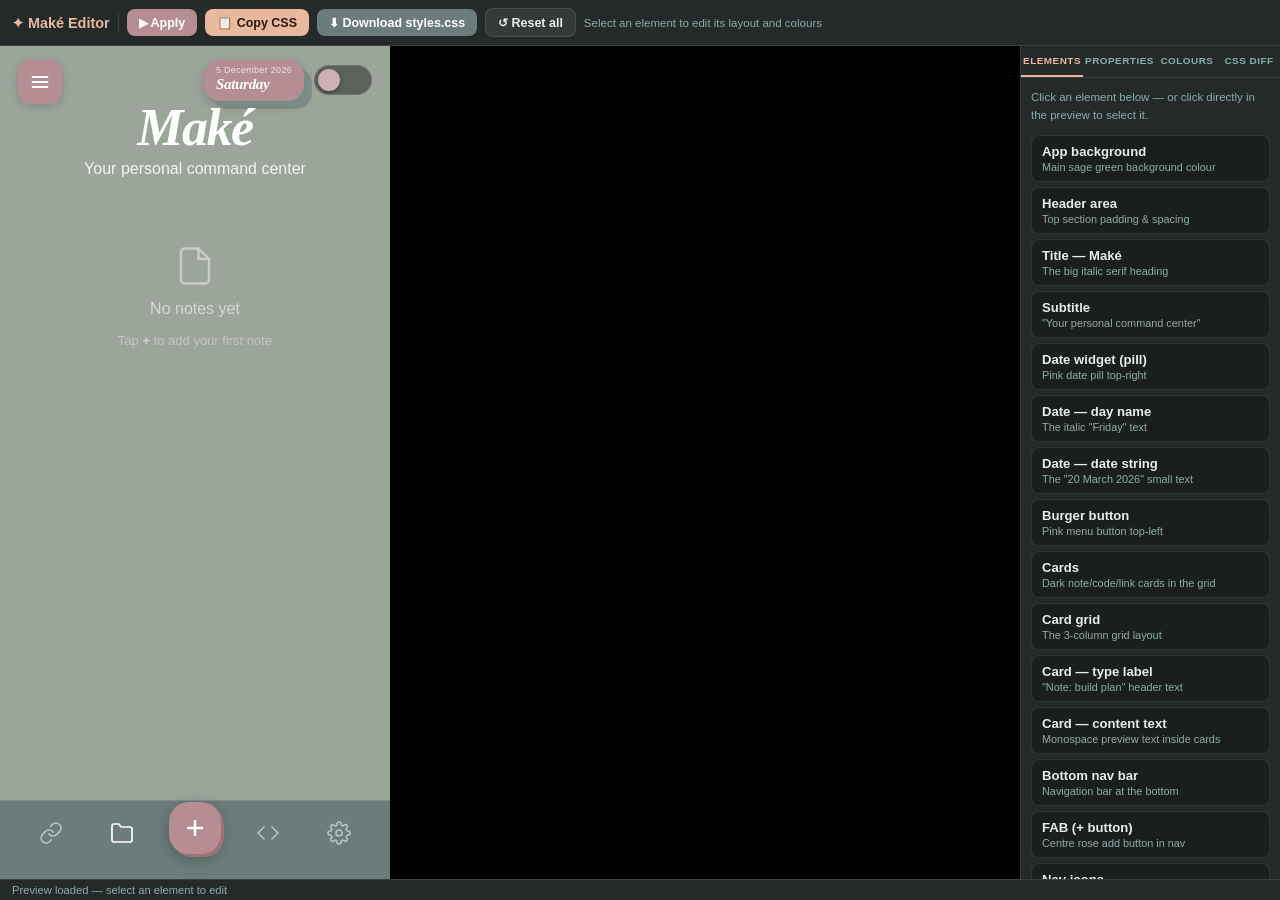
==== editor.html @ 1f1fcd5c "update editor.html" ====
<!DOCTYPE html>
<html lang="en">
<head>
  <meta charset="UTF-8"/>
  <meta name="viewport" content="width=device-width, initial-scale=1.0, viewport-fit=cover"/>
  <title>Maké — Layout Editor</title>
  <style>
    :root {
      --rose:     #b68d93;
      --rose-d:   #9e7279;
      --sage:     #9ba59a;
      --sage-d:   #6b7c7a;
      --dark:     #2a2a2a;
      --panel:    #1a1f1e;
      --surface:  #242a29;
      --surface2: #2e3634;
      --border:   rgba(255,255,255,0.10);
      --text:     #e8eeec;
      --muted:    #8aada8;
      --gold:     #e8b89f;
    }
    *,*::before,*::after { margin:0;padding:0;box-sizing:border-box;-webkit-tap-highlight-color:transparent; }
    html,body { height:100%;overflow:hidden;font-family:'Inter',-apple-system,sans-serif;background:var(--panel);color:var(--text);user-select:none; }
    body { display:flex;flex-direction:column; }

    /* ── TOP BAR ── */
    #topbar {
      background: var(--surface);
      border-bottom: 1px solid var(--border);
      padding: 8px 12px;
      display: flex; align-items: center; gap: 8px;
      flex-shrink: 0; flex-wrap: wrap; z-index: 100;
    }
    #topbar h1 { font-size:0.9rem;color:var(--gold);font-weight:700;white-space:nowrap;flex-shrink:0; }
    #topbar .sep { width:1px;height:20px;background:var(--border);flex-shrink:0; }
    .btn {
      padding:6px 12px;border-radius:8px;border:none;
      font-size:0.78rem;font-weight:600;cursor:pointer;white-space:nowrap;flex-shrink:0;
      transition:opacity 0.15s,transform 0.1s;
    }
    .btn:active { transform:scale(0.95); }
    .btn-rose   { background:var(--rose);color:white; }
    .btn-sage   { background:var(--sage-d);color:white; }
    .btn-ghost  { background:rgba(255,255,255,0.08);color:var(--text);border:1px solid var(--border); }
    .btn-gold   { background:var(--gold);color:#2a1a10; }
    #hint { font-size:0.72rem;color:var(--muted);flex:1;min-width:0;white-space:nowrap;overflow:hidden;text-overflow:ellipsis; }

    /* ── MAIN LAYOUT ── */
    #main { display:flex;flex:1;overflow:hidden;min-height:0; }

    /* ── PREVIEW IFRAME ── */
    #preview-wrap {
      flex:1;position:relative;overflow:hidden;background:#000;
      touch-action:none;
    }
    #preview-frame {
      border:none;width:390px;height:100%;max-height:100%;
      display:block;
      box-shadow:4px 0 32px rgba(0,0,0,0.5);
    }
    #preview-overlay {
      position:absolute;top:0;left:0;width:390px;height:100%;
      pointer-events:none;z-index:10;
    }
    /* highlight boxes drawn by JS over the iframe */
    .hl-box {
      position:absolute;pointer-events:none;
      border:2px dashed var(--gold);
      border-radius:4px;
      background:rgba(232,184,159,0.08);
      transition:all 0.15s;
    }
    .hl-box.selected {
      border-color:var(--rose);border-style:solid;
      background:rgba(182,141,147,0.14);
    }
    .hl-label {
      position:absolute;top:-18px;left:0;
      background:var(--gold);color:#2a1a10;
      font-size:9px;font-weight:700;padding:1px 5px;
      border-radius:3px;white-space:nowrap;pointer-events:none;
    }

    /* ── SIDE PANEL ── */
    #panel {
      width:260px;flex-shrink:0;
      background:var(--surface);
      border-left:1px solid var(--border);
      display:flex;flex-direction:column;overflow:hidden;
    }
    #panel-tabs {
      display:flex;border-bottom:1px solid var(--border);flex-shrink:0;
    }
    .tab {
      flex:1;padding:9px 2px;text-align:center;
      font-size:0.62rem;font-weight:700;cursor:pointer;
      color:var(--muted);border-bottom:2px solid transparent;
      text-transform:uppercase;letter-spacing:0.05em;transition:color 0.15s;
    }
    .tab.active { color:var(--gold);border-bottom-color:var(--gold); }
    #panel-body { flex:1;overflow-y:auto;padding:10px; }
    #panel-body::-webkit-scrollbar { width:3px; }
    #panel-body::-webkit-scrollbar-thumb { background:var(--border);border-radius:4px; }

    /* ── ELEMENT LIST ── */
    .el-row {
      background:var(--panel);border:1.5px solid var(--border);
      border-radius:8px;padding:8px 10px;margin-bottom:5px;cursor:pointer;
      transition:border-color 0.15s,background 0.15s;
    }
    .el-row:hover { border-color:rgba(232,184,159,0.4);background:rgba(232,184,159,0.04); }
    .el-row.sel { border-color:var(--rose);background:rgba(182,141,147,0.08); }
    .el-row-name { font-size:0.82rem;font-weight:600; }
    .el-row-desc { font-size:0.68rem;color:var(--muted);margin-top:2px; }

    /* ── PROPERTY CONTROLS ── */
    .pg-title {
      font-size:0.62rem;text-transform:uppercase;letter-spacing:0.08em;
      color:var(--muted);margin:12px 0 6px;padding-bottom:3px;
      border-bottom:1px solid var(--border);
    }
    .pg-title:first-child { margin-top:0; }
    .pr { display:flex;align-items:center;gap:8px;margin-bottom:7px; }
    .pl { font-size:0.7rem;color:var(--muted);width:72px;flex-shrink:0; }
    .pi {
      flex:1;background:var(--panel);border:1px solid var(--border);
      border-radius:6px;color:var(--text);padding:5px 8px;
      font-size:0.82rem;font-family:monospace;outline:none;
      transition:border-color 0.15s;
    }
    .pi:focus { border-color:var(--rose); }
    .pi-color { width:36px;height:30px;padding:2px 3px;cursor:pointer;border-radius:6px; }
    .pi-range { -webkit-appearance:none;height:4px;border-radius:4px;background:var(--border);cursor:pointer; }
    .pi-range::-webkit-slider-thumb { -webkit-appearance:none;width:14px;height:14px;border-radius:50%;background:var(--rose);cursor:pointer; }
    .pi-range-row { display:flex;align-items:center;gap:8px;margin-bottom:7px; }
    .pi-range-val { font-size:0.75rem;color:var(--gold);font-family:monospace;width:40px;text-align:right;flex-shrink:0; }
    .nudge-row { display:flex;gap:4px;margin-bottom:7px; }
    .nudge-btn { flex:1;padding:7px 2px;background:rgba(255,255,255,0.06);border:1px solid var(--border);border-radius:6px;color:var(--text);font-size:0.9rem;cursor:pointer;text-align:center;transition:background 0.1s; }
    .nudge-btn:active { background:rgba(182,141,147,0.3); }
    .reset-btn { width:100%;padding:8px;margin-top:4px;background:rgba(255,255,255,0.04);border:1px solid var(--border);border-radius:7px;color:var(--muted);font-size:0.78rem;cursor:pointer;transition:background 0.15s; }
    .reset-btn:hover { background:rgba(255,255,255,0.08); }

    /* ── DIFF / CSS PANE ── */
    #css-out {
      background:var(--panel);border:1px solid var(--border);
      border-radius:6px;padding:10px;font-size:0.67rem;
      font-family:monospace;color:#86efac;white-space:pre-wrap;
      overflow:auto;line-height:1.6;max-height:100%;
      word-break:break-all;
    }
    .css-added   { color:#86efac; }
    .css-section { color:#7dd3fc;font-weight:bold; }

    /* ── STATUS BAR ── */
    #statusbar {
      background:var(--surface);border-top:1px solid var(--border);
      padding:4px 12px;font-size:0.7rem;color:var(--muted);
      flex-shrink:0;white-space:nowrap;overflow:hidden;text-overflow:ellipsis;
    }

    /* ── TOAST ── */
    #toast {
      position:fixed;bottom:28px;left:50%;
      transform:translateX(-50%) translateY(60px);
      background:var(--rose);color:white;
      padding:7px 18px;border-radius:20px;
      font-size:0.82rem;font-weight:600;
      transition:transform 0.22s var(--ease);z-index:9999;pointer-events:none;
      --ease: cubic-bezier(0.22,0.25,0,1);
    }
    #toast.up { transform:translateX(-50%) translateY(0); }

    /* ── MOBILE ── */
    @media(max-width:680px){
      #main { flex-direction:column-reverse; }
      #panel { width:100%;height:50%;border-left:none;border-top:1px solid var(--border); }
      #preview-frame { width:100%;height:100%; }
      #preview-overlay { width:100%; }
    }
  </style>
</head>
<body>

<div id="topbar">
  <h1>✦ Maké Editor</h1>
  <div class="sep"></div>
  <button class="btn btn-rose"  id="btn-apply">▶ Apply</button>
  <button class="btn btn-gold"  id="btn-copy">📋 Copy CSS</button>
  <button class="btn btn-sage"  id="btn-dl">⬇ Download styles.css</button>
  <button class="btn btn-ghost" id="btn-reset">↺ Reset all</button>
  <div id="hint">Select an element to edit its layout and colours</div>
</div>

<div id="main">
  <div id="preview-wrap">
    <iframe id="preview-frame" src="index.html" sandbox="allow-scripts allow-same-origin"></iframe>
    <div id="preview-overlay"></div>
  </div>

  <div id="panel">
    <div id="panel-tabs">
      <div class="tab active" data-tab="elements">Elements</div>
      <div class="tab"        data-tab="props">Properties</div>
      <div class="tab"        data-tab="colours">Colours</div>
      <div class="tab"        data-tab="css">CSS Diff</div>
    </div>
    <div id="panel-body">
      <div id="pane-elements"></div>
      <div id="pane-props"   style="display:none"><p style="color:var(--muted);font-size:0.8rem;margin-top:8px">Select an element first.</p></div>
      <div id="pane-colours" style="display:none"></div>
      <div id="pane-css"     style="display:none"><pre id="css-out">No changes yet.</pre></div>
    </div>
  </div>
</div>

<div id="statusbar">Ready — select an element from the list or click directly in the preview</div>
<div id="toast">Done!</div>

<script>
/* ═══════════════════════════════════════════════════════
   MAKÉ LAYOUT EDITOR
   
   How it works:
   1. Loads index.html in an iframe
   2. Waits for the iframe to load, then injects a picker
      script into it so clicks in the preview highlight elements
   3. The ELEMENTS list shows every editable CSS component
   4. Selecting one shows property controls (spacing, size,
      border-radius, font-size, colours)
   5. All changes are stored as a delta map over the original CSS vars
   6. Apply: injects <style> overrides into the iframe live
   7. Copy / Download: outputs the full modified styles.css
      with all overrides merged in
   ═══════════════════════════════════════════════════════ */

/* ─── EDITABLE ELEMENT REGISTRY ─── */
/* Each entry maps to a real CSS selector in styles.css.
   "props" lists what controls to show. */
const ELEMENTS = [
  {
    id:    'app-bg',
    label: 'App background',
    desc:  'Main sage green background colour',
    sel:   'body, #app',
    props: [
      { key:'background', label:'Background',  type:'color', cssVar:'--sage', default:'#9ba59a' },
    ]
  },
  {
    id:    'header',
    label: 'Header area',
    desc:  'Top section padding & spacing',
    sel:   '.app-header',
    props: [
      { key:'padding-top',    label:'Top pad',    type:'px', default:14, min:0, max:40 },
      { key:'padding-bottom', label:'Bot pad',    type:'px', default:4,  min:0, max:40 },
    ]
  },
  {
    id:    'app-title',
    label: 'Title — Maké',
    desc:  'The big italic serif heading',
    sel:   '.app-title',
    props: [
      { key:'font-size',    label:'Font size',    type:'px',    default:52, min:24, max:80 },
      { key:'color',        label:'Colour',       type:'color', default:'#ffffff' },
      { key:'letter-spacing',label:'Tracking',   type:'em',    default:-0.03, min:-0.1, max:0.1, step:0.005 },
      { key:'margin-top',   label:'Top margin',  type:'px',    default:-4, min:-20, max:20 },
    ]
  },
  {
    id:    'app-subtitle',
    label: 'Subtitle',
    desc:  '"Your personal command center"',
    sel:   '.app-subtitle',
    props: [
      { key:'font-size',   label:'Font size', type:'px',    default:16, min:10, max:28 },
      { key:'color',       label:'Colour',    type:'color', default:'rgba(255,255,255,0.88)' },
      { key:'margin-top',  label:'Top margin',type:'px',    default:3,  min:-10, max:20 },
    ]
  },
  {
    id:    'date-widget',
    label: 'Date widget (pill)',
    desc:  'Pink date pill top-right',
    sel:   '.date-widget',
    props: [
      { key:'background',    label:'Background', type:'color', cssVar:'--rose',   default:'#b68d93' },
      { key:'border-radius', label:'Radius',     type:'px',    default:16, min:0, max:40 },
      { key:'padding-top',   label:'Pad top',    type:'px',    default:6,  min:0, max:20 },
      { key:'padding-bottom',label:'Pad bottom', type:'px',    default:8,  min:0, max:20 },
      { key:'padding-left',  label:'Pad left',   type:'px',    default:12, min:0, max:24 },
      { key:'padding-right', label:'Pad right',  type:'px',    default:12, min:0, max:24 },
    ]
  },
  {
    id:    'date-day',
    label: 'Date — day name',
    desc:  'The italic "Friday" text',
    sel:   '.date-widget-day',
    props: [
      { key:'font-size',   label:'Font size', type:'px', default:15, min:8, max:32 },
      { key:'color',       label:'Colour',    type:'color', default:'#ffffff' },
    ]
  },
  {
    id:    'date-date',
    label: 'Date — date string',
    desc:  'The "20 March 2026" small text',
    sel:   '.date-widget-date',
    props: [
      { key:'font-size', label:'Font size', type:'px', default:9, min:6, max:18 },
      { key:'color',     label:'Colour',    type:'color', default:'rgba(255,255,255,0.75)' },
    ]
  },
  {
    id:    'burger-btn',
    label: 'Burger button',
    desc:  'Pink menu button top-left',
    sel:   '.burger-btn',
    props: [
      { key:'background',    label:'Background', type:'color', cssVar:'--rose', default:'#b68d93' },
      { key:'width',         label:'Width',      type:'px', default:44, min:28, max:64 },
      { key:'height',        label:'Height',     type:'px', default:44, min:28, max:64 },
      { key:'border-radius', label:'Radius',     type:'px', default:12, min:0, max:24 },
    ]
  },
  {
    id:    'cards',
    label: 'Cards',
    desc:  'Dark note/code/link cards in the grid',
    sel:   '.card',
    props: [
      { key:'background',    label:'Background', type:'color', cssVar:'--dark-card', default:'#3e3e3e' },
      { key:'border-radius', label:'Radius',     type:'px', default:16, min:0, max:28 },
      { key:'padding',       label:'Padding',    type:'px', default:11, min:4, max:24 },
      { key:'min-height',    label:'Min height', type:'px', default:170, min:80, max:320 },
      { key:'gap',           label:'Gap',        type:'px', default:4, min:0, max:16 },
    ]
  },
  {
    id:    'card-grid',
    label: 'Card grid',
    desc:  'The 3-column grid layout',
    sel:   '.grid',
    props: [
      { key:'gap', label:'Gap between cards', type:'px', default:10, min:2, max:24 },
      { key:'--grid-cols', label:'Columns', type:'select', options:['1','2','3','4'], default:'3',
        cssProp:'grid-template-columns', cssTemplate:'repeat(VAL,1fr)' }
    ]
  },
  {
    id:    'card-label',
    label: 'Card — type label',
    desc:  '"Note: build plan" header text',
    sel:   '.card-type-label',
    props: [
      { key:'font-size', label:'Font size', type:'px', default:10.5, min:8, max:16 },
      { key:'color',     label:'Colour',    type:'color', default:'rgba(255,255,255,0.90)' },
    ]
  },
  {
    id:    'card-content',
    label: 'Card — content text',
    desc:  'Monospace preview text inside cards',
    sel:   '.card-content',
    props: [
      { key:'font-size', label:'Font size', type:'px', default:10, min:7, max:14 },
      { key:'color',     label:'Colour',    type:'color', default:'rgba(255,255,255,0.56)' },
    ]
  },
  {
    id:    'bottom-nav',
    label: 'Bottom nav bar',
    desc:  'Navigation bar at the bottom',
    sel:   '.bottom-nav',
    props: [
      { key:'background',    label:'Background', type:'color', cssVar:'--sage-deeper', default:'#6b7c7a' },
      { key:'padding-top',   label:'Pad top',    type:'px', default:8,  min:0, max:24 },
      { key:'padding-bottom',label:'Pad bottom', type:'px', default:22, min:0, max:40 },
    ]
  },
  {
    id:    'fab',
    label: 'FAB (+ button)',
    desc:  'Centre rose add button in nav',
    sel:   '.nav-btn-fab',
    props: [
      { key:'background',    label:'Background', type:'color', cssVar:'--rose', default:'#b68d93' },
      { key:'width',         label:'Width',      type:'px', default:52, min:36, max:72 },
      { key:'height',        label:'Height',     type:'px', default:52, min:36, max:72 },
      { key:'border-radius', label:'Radius',     type:'px', default:20, min:0, max:36 },
      { key:'margin-top',    label:'Lift (neg)', type:'px', default:-10, min:-24, max:0 },
    ]
  },
  {
    id:    'nav-icons',
    label: 'Nav icons',
    desc:  'Inactive nav icon colour',
    sel:   '.nav-btn',
    props: [
      { key:'color', label:'Icon colour', type:'color', default:'rgba(255,255,255,0.52)' },
    ]
  },
  {
    id:    'sticky-note',
    label: 'Sticky notes',
    desc:  'Floating draggable sticky notes',
    sel:   '.sticky-note',
    props: [
      { key:'border-radius', label:'Radius',    type:'px', default:12, min:0, max:24 },
      { key:'padding',       label:'Padding',   type:'px', default:9,  min:4, max:20 },
    ]
  },
];

/* ─── GLOBAL COLOUR TOKENS ─── */
const COLOR_TOKENS = [
  { varName:'--rose',       label:'Rose (accent)',    default:'#b68d93', hint:'Burger btn, FAB, tags, dividers' },
  { varName:'--rose-dark',  label:'Rose dark',        default:'#9e7279', hint:'Active/pressed states' },
  { varName:'--rose-light', label:'Rose light',       default:'#cdb0b5', hint:'Toggle knob' },
  { varName:'--tan',        label:'Tan',              default:'#b6a486', hint:'Available for accents' },
  { varName:'--sage',       label:'Sage (background)',default:'#9ba59a', hint:'Main app background' },
  { varName:'--sage-dark',  label:'Sage dark',        default:'#7d8e8c', hint:'Secondary surfaces' },
  { varName:'--sage-deeper',label:'Sage deeper',      default:'#6b7c7a', hint:'Nav bar background' },
  { varName:'--dark',       label:'Dark',             default:'#444444', hint:'Base dark value' },
  { varName:'--dark-card',  label:'Card background',  default:'#3e3e3e', hint:'All card backgrounds' },
  { varName:'--dark-modal', label:'Modal background', default:'#3a3a3a', hint:'Modals, add menu' },
  { varName:'--dark-drawer',label:'Drawer background',default:'#363636', hint:'Side drawer' },
];

/* ─── STATE ─── */
let activeTab    = 'elements';
let selectedEl   = null;      // element registry entry
let overrides    = {};         // { '.selector': { 'property': 'value' } }
let tokenOverrides = {};       // { '--varName': '#hex' }
let origCSS      = null;       // raw text of styles.css fetched on load
let tt;

const frame    = document.getElementById('preview-frame');
const overlay  = document.getElementById('preview-overlay');

/* ─── BOOT ─── */
window.addEventListener('load', async () => {
  buildElementList();
  buildColourPanel();
  await fetchOrigCSS();
  frame.addEventListener('load', onFrameLoad);
  setStatus('Preview loaded — select an element to edit');
});

async function fetchOrigCSS() {
  try {
    const r = await fetch('./styles.css?_=' + Date.now());
    origCSS  = await r.text();
  } catch(e) {
    origCSS = '/* Could not fetch styles.css */';
    setStatus('⚠ Could not read styles.css — copy/download will use overrides only');
  }
}

function onFrameLoad() {
  injectPickerIntoFrame();
  applyAllToFrame();
}

/* ─── INJECT CLICK-PICKER INTO IFRAME ─── */
function injectPickerIntoFrame() {
  try {
    const fw = frame.contentWindow;
    if (!fw) return;
    // Listen for element clicks from iframe
    fw.addEventListener('click', (e) => {
      // Walk up to find a matching registry element
      let node = e.target;
      while (node && node !== fw.document.body) {
        const match = findElementByNode(node, fw.document);
        if (match) { selectElement(match); return; }
        node = node.parentElement;
      }
    }, true);
  } catch(e) { /* cross-origin guard */ }
}

function findElementByNode(node, doc) {
  for (const el of ELEMENTS) {
    try {
      const matches = doc.querySelectorAll(el.sel);
      for (const m of matches) {
        if (m === node || m.contains(node)) return el;
      }
    } catch {}
  }
  return null;
}

/* ─── HIGHLIGHT OVERLAYS ─── */
function drawHighlights() {
  overlay.innerHTML = '';
  if (!selectedEl) return;

  try {
    const fw    = frame.contentWindow;
    const frect = frame.getBoundingClientRect();
    const fdoc  = fw.document;

    fdoc.querySelectorAll(selectedEl.sel).forEach(node => {
      const r = node.getBoundingClientRect();
      // getBoundingClientRect is relative to iframe's viewport
      const box = document.createElement('div');
      box.className = 'hl-box selected';
      box.style.cssText = `left:${r.left}px;top:${r.top}px;width:${r.width}px;height:${r.height}px;`;
      const lbl = document.createElement('div');
      lbl.className = 'hl-label';
      lbl.textContent = selectedEl.label;
      box.appendChild(lbl);
      overlay.appendChild(box);
    });
  } catch(e) {}
}

/* ─── TABS ─── */
document.getElementById('panel-tabs').addEventListener('click', e => {
  const tab = e.target.closest('.tab');
  if (!tab) return;
  activeTab = tab.dataset.tab;
  document.querySelectorAll('.tab').forEach(t => t.classList.toggle('active', t.dataset.tab === activeTab));
  ['elements','props','colours','css'].forEach(id => {
    document.getElementById('pane-'+id).style.display = id === activeTab ? '' : 'none';
  });
  if (activeTab === 'css') updateCSSPane();
});

/* ─── ELEMENT LIST ─── */
function buildElementList() {
  const pane = document.getElementById('pane-elements');
  pane.innerHTML = '<p style="font-size:0.72rem;color:var(--muted);margin-bottom:10px;line-height:1.6">Click an element below — or click directly in the preview to select it.</p>';
  ELEMENTS.forEach(el => {
    const row = document.createElement('div');
    row.className = 'el-row';
    row.dataset.id = el.id;
    row.innerHTML = `<div class="el-row-name">${el.label}</div><div class="el-row-desc">${el.desc}</div>`;
    row.addEventListener('click', () => selectElement(el));
    pane.appendChild(row);
  });
}

function selectElement(el) {
  selectedEl = el;
  // Highlight in list
  document.querySelectorAll('.el-row').forEach(r =>
    r.classList.toggle('sel', r.dataset.id === el.id)
  );
  // Switch to props tab
  activeTab = 'props';
  document.querySelectorAll('.tab').forEach(t => t.classList.toggle('active', t.dataset.tab === 'props'));
  ['elements','props','colours','css'].forEach(id => {
    document.getElementById('pane-'+id).style.display = id === 'props' ? '' : 'none';
  });
  buildPropsPanel(el);
  drawHighlights();
  setStatus(`Editing: ${el.label} — selector: ${el.sel}`);
}

/* ─── PROPERTIES PANEL ─── */
function buildPropsPanel(el) {
  const pane = document.getElementById('pane-props');
  pane.innerHTML = `<div class="pg-title">Editing: ${el.label}</div>`;

  el.props.forEach(prop => {
    const cur = getOverride(el.sel, prop.key);
    const val = cur !== undefined ? cur : prop.default;

    if (prop.type === 'color') {
      // Colour picker + text input
      const row = document.createElement('div');
      row.className = 'pr';
      // Convert rgba to approximation for color input
      const hexVal = rgbaToHex(val) || (typeof val==='string' && val.startsWith('#') ? val : '#ffffff');
      row.innerHTML = `
        <span class="pl">${prop.label}</span>
        <input class="pi pi-color" type="color" value="${hexVal}" data-prop="${prop.key}" data-sel="${el.sel}" data-default="${prop.default}">
        <input class="pi" type="text" value="${val}" style="flex:1;font-size:0.72rem" data-prop="${prop.key}" data-sel="${el.sel}" data-text="1">
      `;
      const colorIn = row.querySelector('[type=color]');
      const textIn  = row.querySelector('[data-text]');
      colorIn.addEventListener('input', () => {
        textIn.value = colorIn.value;
        setProp(el.sel, prop.key, colorIn.value, prop.cssVar);
      });
      textIn.addEventListener('change', () => {
        setProp(el.sel, prop.key, textIn.value, prop.cssVar);
        const hex = rgbaToHex(textIn.value);
        if (hex) colorIn.value = hex;
      });
      pane.appendChild(row);

    } else if (prop.type === 'select') {
      const row = document.createElement('div');
      row.className = 'pr';
      const opts = prop.options.map(o => `<option value="${o}" ${String(val)===o?'selected':''}>${o}</option>`).join('');
      row.innerHTML = `<span class="pl">${prop.label}</span><select class="pi" data-prop="${prop.key}" data-sel="${el.sel}">${opts}</select>`;
      row.querySelector('select').addEventListener('change', e => {
        const cssVal = prop.cssTemplate ? prop.cssTemplate.replace('VAL', e.target.value) : e.target.value;
        setProp(el.sel, prop.cssProp || prop.key, cssVal);
      });
      pane.appendChild(row);

    } else {
      // Numeric range + text
      const numVal = parseFloat(val) || 0;
      const unit   = prop.type === 'em' ? 'em' : 'px';
      const step   = prop.step || 1;
      const wrap   = document.createElement('div');
      wrap.innerHTML = `
        <div class="pl" style="margin-bottom:2px;font-size:0.7rem;color:var(--muted)">${prop.label}</div>
        <div class="pi-range-row">
          <input class="pi-range" type="range" min="${prop.min||0}" max="${prop.max||100}" step="${step}" value="${numVal}" style="flex:1" data-prop="${prop.key}" data-sel="${el.sel}" data-unit="${unit}">
          <span class="pi-range-val">${numVal}${unit}</span>
        </div>
      `;
      const range  = wrap.querySelector('input');
      const valLbl = wrap.querySelector('.pi-range-val');
      range.addEventListener('input', () => {
        const v = parseFloat(range.value);
        valLbl.textContent = v + unit;
        setProp(el.sel, prop.key, v + unit);
      });
      pane.appendChild(wrap);
    }
  });

  // Nudge controls for elements with x/y-able padding
  const hasPositional = el.props.some(p => p.key === 'padding' || p.key === 'margin-top');
  if (hasPositional) {
    const nudgeSec = document.createElement('div');
    nudgeSec.innerHTML = `<div class="pg-title">Quick nudge</div>`;
    const nudgeRow = document.createElement('div');
    nudgeRow.className = 'nudge-row';
    [['↑','-1px','margin-top'],['↓','+1px','margin-top'],['−','−1px','padding'],['＋','+1px','padding']].forEach(([lbl, delta, p]) => {
      const b = document.createElement('button');
      b.className = 'nudge-btn'; b.textContent = lbl;
      b.addEventListener('click', () => nudge(el, p, delta));
      nudgeRow.appendChild(b);
    });
    nudgeSec.appendChild(nudgeRow);
    pane.appendChild(nudgeSec);
  }

  // Reset button
  const resetBtn = document.createElement('button');
  resetBtn.className = 'reset-btn';
  resetBtn.textContent = '↺ Reset this element to defaults';
  resetBtn.addEventListener('click', () => {
    if (overrides[el.sel]) { delete overrides[el.sel]; }
    buildPropsPanel(el);
    applyAllToFrame();
    updateCSSPane();
    toast(`Reset ${el.label}`);
  });
  pane.appendChild(resetBtn);
}

function nudge(el, prop, delta) {
  const cur = getOverride(el.sel, prop);
  const num = parseFloat(cur || '0');
  const inc = delta.startsWith('-') ? -1 : 1;
  const unit = delta.includes('px') ? 'px' : 'em';
  setProp(el.sel, prop, (num + inc) + unit);
  buildPropsPanel(el); // refresh sliders
}

/* ─── GLOBAL COLOUR PANEL ─── */
function buildColourPanel() {
  const pane = document.getElementById('pane-colours');
  pane.innerHTML = `<p style="font-size:0.72rem;color:var(--muted);margin-bottom:12px;line-height:1.5">
    Edit global CSS colour tokens. Changes cascade everywhere they're used.</p>`;

  COLOR_TOKENS.forEach(token => {
    const cur = tokenOverrides[token.varName] || token.default;
    const hex = rgbaToHex(cur) || cur;
    const wrap = document.createElement('div');
    wrap.style.marginBottom = '10px';
    wrap.innerHTML = `
      <div style="font-size:0.72rem;font-weight:600;margin-bottom:3px">${token.label}</div>
      <div style="font-size:0.65rem;color:var(--muted);margin-bottom:4px">${token.hint}</div>
      <div class="pr" style="margin-bottom:0">
        <input class="pi pi-color" type="color" value="${hex}" data-token="${token.varName}">
        <input class="pi" type="text" value="${cur}" style="font-size:0.72rem" data-token-text="${token.varName}">
      </div>
    `;
    const ci = wrap.querySelector('[type=color]');
    const ti = wrap.querySelector('[data-token-text]');
    ci.addEventListener('input', () => {
      ti.value = ci.value;
      setToken(token.varName, ci.value);
    });
    ti.addEventListener('change', () => {
      setToken(token.varName, ti.value);
      const h = rgbaToHex(ti.value);
      if (h) ci.value = h;
    });
    pane.appendChild(wrap);
  });

  const resetBtn = document.createElement('button');
  resetBtn.className = 'reset-btn';
  resetBtn.textContent = '↺ Reset all colours to defaults';
  resetBtn.addEventListener('click', () => {
    tokenOverrides = {};
    buildColourPanel();
    applyAllToFrame();
    updateCSSPane();
    toast('Colours reset');
  });
  pane.appendChild(resetBtn);
}

function setToken(varName, value) {
  tokenOverrides[varName] = value;
  applyAllToFrame();
  updateCSSPane();
}

/* ─── OVERRIDE STORE ─── */
function getOverride(sel, prop) {
  return overrides[sel]?.[prop];
}

function setProp(sel, prop, value, cssVar) {
  if (!overrides[sel]) overrides[sel] = {};
  overrides[sel][prop] = value;
  // If this prop maps to a CSS var, also update the token
  if (cssVar) {
    tokenOverrides[cssVar] = value;
    // refresh colour panel to stay in sync
    rebuildColourPanelValues();
  }
  applyAllToFrame();
  updateCSSPane();
}

function rebuildColourPanelValues() {
  document.querySelectorAll('[data-token]').forEach(el => {
    const t = tokenOverrides[el.dataset.token];
    if (t) { el.value = rgbaToHex(t) || t; }
  });
  document.querySelectorAll('[data-token-text]').forEach(el => {
    const t = tokenOverrides[el.dataset.tokenText];
    if (t) el.value = t;
  });
}

/* ─── APPLY TO FRAME ─── */
function applyAllToFrame() {
  try {
    const fw = frame.contentWindow;
    const doc = fw.document;

    // Remove old editor style
    doc.getElementById('make-editor-overrides')?.remove();

    const rules = [];

    // Token overrides (CSS vars on :root)
    const tokenRules = Object.entries(tokenOverrides)
      .map(([k,v]) => `  ${k}: ${v};`).join('\n');
    if (tokenRules) rules.push(`:root {\n${tokenRules}\n}`);

    // Selector overrides
    Object.entries(overrides).forEach(([sel, props]) => {
      const decls = Object.entries(props).map(([k,v]) => `  ${k}: ${v} !important;`).join('\n');
      if (decls) rules.push(`${sel} {\n${decls}\n}`);
    });

    if (!rules.length) return;

    const style = doc.createElement('style');
    style.id = 'make-editor-overrides';
    style.textContent = rules.join('\n\n');
    doc.head.appendChild(style);

    drawHighlights();
  } catch(e) {
    setStatus('⚠ Could not apply styles — try reloading the preview');
  }
}

/* ─── CSS DIFF PANE ─── */
function updateCSSPane() {
  const out = document.getElementById('css-out');
  const lines = [];

  if (Object.keys(tokenOverrides).length) {
    lines.push('/* ── TOKEN OVERRIDES ── */');
    lines.push(':root {');
    Object.entries(tokenOverrides).forEach(([k,v]) => lines.push(`  ${k}: ${v};`));
    lines.push('}');
    lines.push('');
  }

  Object.entries(overrides).forEach(([sel, props]) => {
    if (!Object.keys(props).length) return;
    lines.push(`/* ── ${sel} ── */`);
    lines.push(`${sel} {`);
    Object.entries(props).forEach(([k,v]) => lines.push(`  ${k}: ${v};`));
    lines.push('}');
    lines.push('');
  });

  out.textContent = lines.length ? lines.join('\n') : 'No changes yet.';
}

/* ─── COPY / DOWNLOAD ─── */
document.getElementById('btn-copy').addEventListener('click', () => {
  const css = buildMergedCSS();
  if (navigator.clipboard) {
    navigator.clipboard.writeText(css).then(() => toast('Copied — paste into styles.css in your editor'));
  } else {
    const ta = document.createElement('textarea');
    ta.value = css; document.body.appendChild(ta); ta.select();
    document.execCommand('copy'); document.body.removeChild(ta);
    toast('Copied!');
  }
});

document.getElementById('btn-dl').addEventListener('click', () => {
  const css = buildMergedCSS();
  const b = new Blob([css], { type:'text/css' });
  const u = URL.createObjectURL(b);
  const a = document.createElement('a');
  a.href = u; a.download = 'styles.css'; a.click();
  URL.revokeObjectURL(u);
  toast('Downloaded styles.css — replace the file in your repo');
});

document.getElementById('btn-apply').addEventListener('click', () => {
  applyAllToFrame();
  toast('Applied to preview');
});

document.getElementById('btn-reset').addEventListener('click', () => {
  if (!confirm('Reset ALL changes back to defaults?')) return;
  overrides = {}; tokenOverrides = {};
  buildColourPanel();
  applyAllToFrame();
  updateCSSPane();
  if (selectedEl) buildPropsPanel(selectedEl);
  toast('All changes reset');
});

/* ─── MERGE CSS ─── */
function buildMergedCSS() {
  if (!origCSS) {
    // No original — just output the overrides
    const lines = ['/* Maké — editor overrides (paste into styles.css) */\n'];
    if (Object.keys(tokenOverrides).length) {
      lines.push(':root {');
      Object.entries(tokenOverrides).forEach(([k,v]) => lines.push(`  ${k}: ${v};`));
      lines.push('}');
    }
    Object.entries(overrides).forEach(([sel, props]) => {
      lines.push(`\n${sel} {`);
      Object.entries(props).forEach(([k,v]) => lines.push(`  ${k}: ${v};`));
      lines.push('}');
    });
    return lines.join('\n');
  }

  let css = origCSS;

  // 1. Patch :root token values in-place
  Object.entries(tokenOverrides).forEach(([varName, value]) => {
    // Match "  --varName: anything;"
    const re = new RegExp(`(\\s${escapeRegex(varName)}:\\s*)([^;]+)(;)`, 'g');
    if (re.test(css)) {
      css = css.replace(new RegExp(`(\\s${escapeRegex(varName)}:\\s*)([^;]+)(;)`, 'g'), `$1${value}$3`);
    }
  });

  // 2. Patch selector blocks in-place
  Object.entries(overrides).forEach(([sel, props]) => {
    Object.entries(props).forEach(([prop, value]) => {
      // Try to find existing "sel { ... prop: old; ... }" and replace the value
      // We look for the selector block and patch each property
      const selRe = new RegExp(
        `(${escapeRegex(sel)}\\s*\\{[^}]*?${escapeRegex(prop)}:\\s*)([^;!}]+)(\\s*!important)?`,
        'gs'
      );
      if (selRe.test(css)) {
        css = css.replace(
          new RegExp(`(${escapeRegex(sel)}\\s*\\{[^}]*?${escapeRegex(prop)}:\\s*)([^;!}]+)(\\s*!important)?`, 'gs'),
          `$1${value}`
        );
      }
      // If property not found in the block, append it
      // This is complex — for safety, append an override block at the end
    });
  });

  // 3. Append any overrides that couldn't be patched in-place
  const extraLines = ['\n\n/* ── Maké Editor overrides ── */'];
  let hasExtra = false;
  Object.entries(overrides).forEach(([sel, props]) => {
    const decls = Object.entries(props).map(([k,v]) => `  ${k}: ${v};`).join('\n');
    if (decls) { extraLines.push(`${sel} {\n${decls}\n}`); hasExtra = true; }
  });
  if (hasExtra) css += extraLines.join('\n');

  return css;
}

/* ─── HELPERS ─── */
function rgbaToHex(val) {
  if (!val || typeof val !== 'string') return null;
  if (val.startsWith('#')) return val.length === 7 ? val : null;
  const m = val.match(/rgba?\((\d+),\s*(\d+),\s*(\d+)/);
  if (!m) return null;
  return '#' + [m[1],m[2],m[3]].map(n => parseInt(n).toString(16).padStart(2,'0')).join('');
}

function escapeRegex(s) {
  return s.replace(/[.*+?^${}()|[\]\\]/g, '\\$&');
}

function setStatus(m) { document.getElementById('statusbar').textContent = m; }

function toast(m) {
  const el = document.getElementById('toast');
  el.textContent = m; el.classList.add('up');
  clearTimeout(tt);
  tt = setTimeout(() => el.classList.remove('up'), 2600);
}
</script>
</body>
</html>
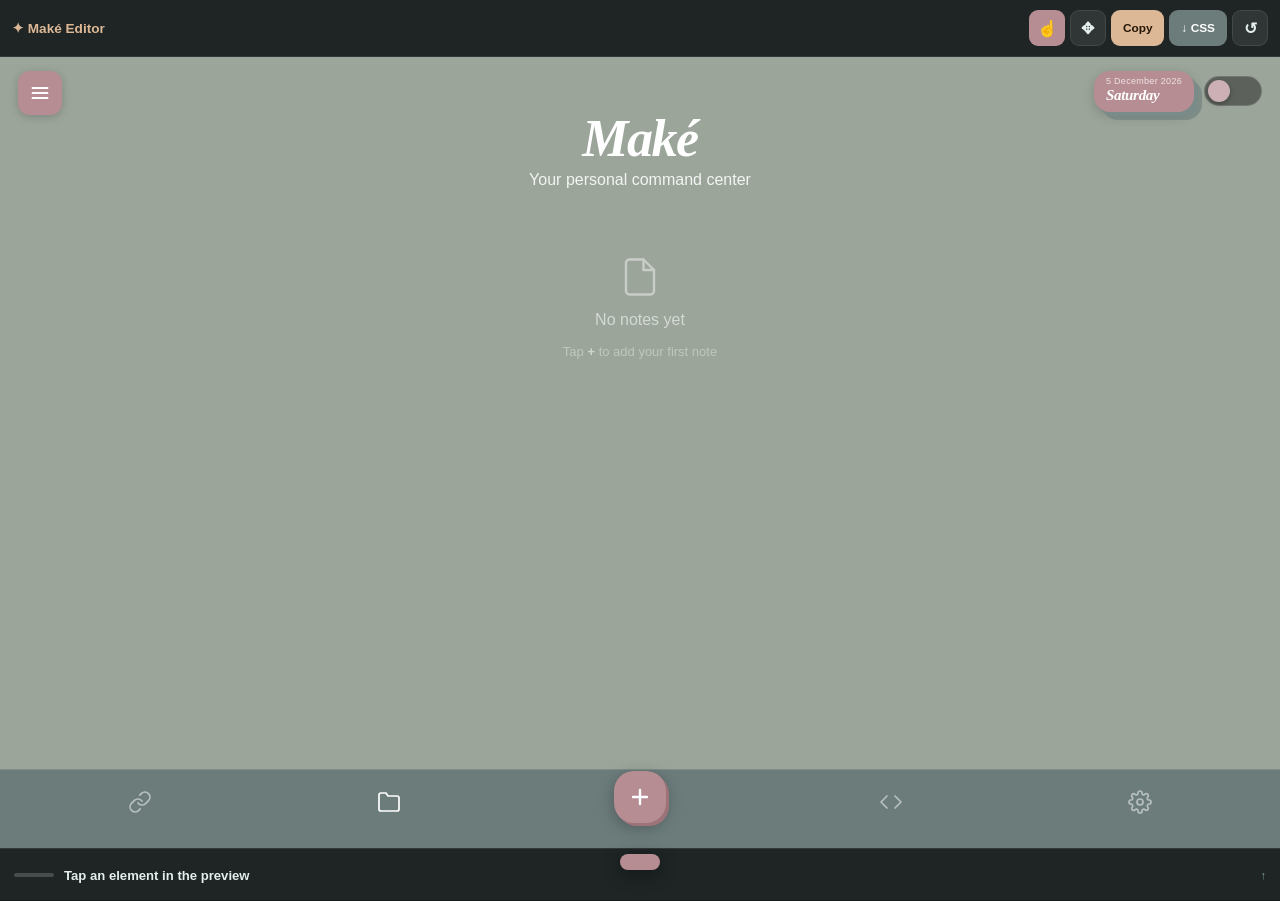
==== commit 43039954: "update editor.html" ====
--- a/editor.html
+++ b/editor.html
@@ -1,935 +1,851 @@
 <!DOCTYPE html>
 <html lang="en">
 <head>
-  <meta charset="UTF-8"/>
-  <meta name="viewport" content="width=device-width, initial-scale=1.0, viewport-fit=cover"/>
-  <title>Maké — Layout Editor</title>
-  <style>
-    :root {
-      --rose:     #b68d93;
-      --rose-d:   #9e7279;
-      --sage:     #9ba59a;
-      --sage-d:   #6b7c7a;
-      --dark:     #2a2a2a;
-      --panel:    #1a1f1e;
-      --surface:  #242a29;
-      --surface2: #2e3634;
-      --border:   rgba(255,255,255,0.10);
-      --text:     #e8eeec;
-      --muted:    #8aada8;
-      --gold:     #e8b89f;
-    }
-    *,*::before,*::after { margin:0;padding:0;box-sizing:border-box;-webkit-tap-highlight-color:transparent; }
-    html,body { height:100%;overflow:hidden;font-family:'Inter',-apple-system,sans-serif;background:var(--panel);color:var(--text);user-select:none; }
-    body { display:flex;flex-direction:column; }
-
-    /* ── TOP BAR ── */
-    #topbar {
-      background: var(--surface);
-      border-bottom: 1px solid var(--border);
-      padding: 8px 12px;
-      display: flex; align-items: center; gap: 8px;
-      flex-shrink: 0; flex-wrap: wrap; z-index: 100;
-    }
-    #topbar h1 { font-size:0.9rem;color:var(--gold);font-weight:700;white-space:nowrap;flex-shrink:0; }
-    #topbar .sep { width:1px;height:20px;background:var(--border);flex-shrink:0; }
-    .btn {
-      padding:6px 12px;border-radius:8px;border:none;
-      font-size:0.78rem;font-weight:600;cursor:pointer;white-space:nowrap;flex-shrink:0;
-      transition:opacity 0.15s,transform 0.1s;
-    }
-    .btn:active { transform:scale(0.95); }
-    .btn-rose   { background:var(--rose);color:white; }
-    .btn-sage   { background:var(--sage-d);color:white; }
-    .btn-ghost  { background:rgba(255,255,255,0.08);color:var(--text);border:1px solid var(--border); }
-    .btn-gold   { background:var(--gold);color:#2a1a10; }
-    #hint { font-size:0.72rem;color:var(--muted);flex:1;min-width:0;white-space:nowrap;overflow:hidden;text-overflow:ellipsis; }
-
-    /* ── MAIN LAYOUT ── */
-    #main { display:flex;flex:1;overflow:hidden;min-height:0; }
-
-    /* ── PREVIEW IFRAME ── */
-    #preview-wrap {
-      flex:1;position:relative;overflow:hidden;background:#000;
-      touch-action:none;
-    }
-    #preview-frame {
-      border:none;width:390px;height:100%;max-height:100%;
-      display:block;
-      box-shadow:4px 0 32px rgba(0,0,0,0.5);
-    }
-    #preview-overlay {
-      position:absolute;top:0;left:0;width:390px;height:100%;
-      pointer-events:none;z-index:10;
-    }
-    /* highlight boxes drawn by JS over the iframe */
-    .hl-box {
-      position:absolute;pointer-events:none;
-      border:2px dashed var(--gold);
-      border-radius:4px;
-      background:rgba(232,184,159,0.08);
-      transition:all 0.15s;
-    }
-    .hl-box.selected {
-      border-color:var(--rose);border-style:solid;
-      background:rgba(182,141,147,0.14);
-    }
-    .hl-label {
-      position:absolute;top:-18px;left:0;
-      background:var(--gold);color:#2a1a10;
-      font-size:9px;font-weight:700;padding:1px 5px;
-      border-radius:3px;white-space:nowrap;pointer-events:none;
-    }
-
-    /* ── SIDE PANEL ── */
-    #panel {
-      width:260px;flex-shrink:0;
-      background:var(--surface);
-      border-left:1px solid var(--border);
-      display:flex;flex-direction:column;overflow:hidden;
-    }
-    #panel-tabs {
-      display:flex;border-bottom:1px solid var(--border);flex-shrink:0;
-    }
-    .tab {
-      flex:1;padding:9px 2px;text-align:center;
-      font-size:0.62rem;font-weight:700;cursor:pointer;
-      color:var(--muted);border-bottom:2px solid transparent;
-      text-transform:uppercase;letter-spacing:0.05em;transition:color 0.15s;
-    }
-    .tab.active { color:var(--gold);border-bottom-color:var(--gold); }
-    #panel-body { flex:1;overflow-y:auto;padding:10px; }
-    #panel-body::-webkit-scrollbar { width:3px; }
-    #panel-body::-webkit-scrollbar-thumb { background:var(--border);border-radius:4px; }
-
-    /* ── ELEMENT LIST ── */
-    .el-row {
-      background:var(--panel);border:1.5px solid var(--border);
-      border-radius:8px;padding:8px 10px;margin-bottom:5px;cursor:pointer;
-      transition:border-color 0.15s,background 0.15s;
-    }
-    .el-row:hover { border-color:rgba(232,184,159,0.4);background:rgba(232,184,159,0.04); }
-    .el-row.sel { border-color:var(--rose);background:rgba(182,141,147,0.08); }
-    .el-row-name { font-size:0.82rem;font-weight:600; }
-    .el-row-desc { font-size:0.68rem;color:var(--muted);margin-top:2px; }
-
-    /* ── PROPERTY CONTROLS ── */
-    .pg-title {
-      font-size:0.62rem;text-transform:uppercase;letter-spacing:0.08em;
-      color:var(--muted);margin:12px 0 6px;padding-bottom:3px;
-      border-bottom:1px solid var(--border);
-    }
-    .pg-title:first-child { margin-top:0; }
-    .pr { display:flex;align-items:center;gap:8px;margin-bottom:7px; }
-    .pl { font-size:0.7rem;color:var(--muted);width:72px;flex-shrink:0; }
-    .pi {
-      flex:1;background:var(--panel);border:1px solid var(--border);
-      border-radius:6px;color:var(--text);padding:5px 8px;
-      font-size:0.82rem;font-family:monospace;outline:none;
-      transition:border-color 0.15s;
-    }
-    .pi:focus { border-color:var(--rose); }
-    .pi-color { width:36px;height:30px;padding:2px 3px;cursor:pointer;border-radius:6px; }
-    .pi-range { -webkit-appearance:none;height:4px;border-radius:4px;background:var(--border);cursor:pointer; }
-    .pi-range::-webkit-slider-thumb { -webkit-appearance:none;width:14px;height:14px;border-radius:50%;background:var(--rose);cursor:pointer; }
-    .pi-range-row { display:flex;align-items:center;gap:8px;margin-bottom:7px; }
-    .pi-range-val { font-size:0.75rem;color:var(--gold);font-family:monospace;width:40px;text-align:right;flex-shrink:0; }
-    .nudge-row { display:flex;gap:4px;margin-bottom:7px; }
-    .nudge-btn { flex:1;padding:7px 2px;background:rgba(255,255,255,0.06);border:1px solid var(--border);border-radius:6px;color:var(--text);font-size:0.9rem;cursor:pointer;text-align:center;transition:background 0.1s; }
-    .nudge-btn:active { background:rgba(182,141,147,0.3); }
-    .reset-btn { width:100%;padding:8px;margin-top:4px;background:rgba(255,255,255,0.04);border:1px solid var(--border);border-radius:7px;color:var(--muted);font-size:0.78rem;cursor:pointer;transition:background 0.15s; }
-    .reset-btn:hover { background:rgba(255,255,255,0.08); }
-
-    /* ── DIFF / CSS PANE ── */
-    #css-out {
-      background:var(--panel);border:1px solid var(--border);
-      border-radius:6px;padding:10px;font-size:0.67rem;
-      font-family:monospace;color:#86efac;white-space:pre-wrap;
-      overflow:auto;line-height:1.6;max-height:100%;
-      word-break:break-all;
-    }
-    .css-added   { color:#86efac; }
-    .css-section { color:#7dd3fc;font-weight:bold; }
-
-    /* ── STATUS BAR ── */
-    #statusbar {
-      background:var(--surface);border-top:1px solid var(--border);
-      padding:4px 12px;font-size:0.7rem;color:var(--muted);
-      flex-shrink:0;white-space:nowrap;overflow:hidden;text-overflow:ellipsis;
-    }
-
-    /* ── TOAST ── */
-    #toast {
-      position:fixed;bottom:28px;left:50%;
-      transform:translateX(-50%) translateY(60px);
-      background:var(--rose);color:white;
-      padding:7px 18px;border-radius:20px;
-      font-size:0.82rem;font-weight:600;
-      transition:transform 0.22s var(--ease);z-index:9999;pointer-events:none;
-      --ease: cubic-bezier(0.22,0.25,0,1);
-    }
-    #toast.up { transform:translateX(-50%) translateY(0); }
-
-    /* ── MOBILE ── */
-    @media(max-width:680px){
-      #main { flex-direction:column-reverse; }
-      #panel { width:100%;height:50%;border-left:none;border-top:1px solid var(--border); }
-      #preview-frame { width:100%;height:100%; }
-      #preview-overlay { width:100%; }
-    }
-  </style>
+<meta charset="UTF-8"/>
+<meta name="viewport" content="width=device-width, initial-scale=1.0, maximum-scale=1.0, user-scalable=no, viewport-fit=cover"/>
+<title>Maké — Layout Editor</title>
+<style>
+:root {
+  --rose:#b68d93;--rose-d:#9e7279;--sage:#9ba59a;--sage-d:#6b7c7a;
+  --panel:#161b1a;--surf:#1e2524;--surf2:#252e2c;
+  --border:rgba(255,255,255,0.09);--text:#e4eeec;--muted:#7a9e99;
+  --gold:#ddb896;--green:#7ec8a4;--ease:cubic-bezier(0.22,0.25,0,1);
+}
+*,*::before,*::after{margin:0;padding:0;box-sizing:border-box;-webkit-tap-highlight-color:transparent;}
+html,body{height:100%;overflow:hidden;font-family:'Inter',-apple-system,sans-serif;
+  background:var(--panel);color:var(--text);user-select:none;-webkit-user-select:none;}
+body{display:flex;flex-direction:column;}
+
+/* TOP BAR */
+#topbar{background:var(--surf);border-bottom:1px solid var(--border);
+  padding:max(10px,env(safe-area-inset-top)) 12px 10px;
+  display:flex;align-items:center;gap:6px;flex-shrink:0;z-index:200;}
+#topbar h1{font-size:0.85rem;color:var(--gold);font-weight:700;flex-shrink:0;margin-right:4px;}
+.btn{padding:7px 12px;border-radius:9px;border:none;font-size:0.74rem;font-weight:600;
+  cursor:pointer;white-space:nowrap;transition:transform 0.1s;-webkit-tap-highlight-color:transparent;}
+.btn:active{transform:scale(0.92);}
+.btn-rose{background:var(--rose);color:#fff;}
+.btn-sage{background:var(--sage-d);color:#fff;}
+.btn-ghost{background:rgba(255,255,255,0.08);color:var(--text);border:1px solid var(--border);}
+.btn-gold{background:var(--gold);color:#251606;}
+.btn-icon{width:36px;height:36px;padding:0;display:flex;align-items:center;justify-content:center;font-size:1rem;}
+.tb-right{display:flex;gap:5px;margin-left:auto;flex-shrink:0;}
+
+/* PREVIEW */
+#preview-wrap{flex:1;position:relative;overflow:hidden;background:#0a0e0d;min-height:0;touch-action:none;}
+#preview-frame{border:none;width:100%;height:100%;display:block;}
+
+/* OVERLAY — sits above iframe for interaction */
+#overlay{position:absolute;inset:0;z-index:50;pointer-events:none;touch-action:none;}
+#overlay.active{pointer-events:auto;}
+
+/* selection ring */
+#ring{position:absolute;display:none;pointer-events:none;}
+.ring-border{position:absolute;inset:0;border:2px solid var(--rose);border-radius:6px;
+  background:rgba(182,141,147,0.10);}
+.ring-lbl{position:absolute;top:-22px;left:0;background:var(--rose);color:#fff;
+  font-size:9px;font-weight:700;padding:2px 7px;border-radius:4px;white-space:nowrap;}
+.drag-h{position:absolute;top:50%;left:50%;transform:translate(-50%,-50%);
+  width:44px;height:44px;background:rgba(182,141,147,0.25);border:2px solid rgba(182,141,147,0.7);
+  border-radius:50%;display:flex;align-items:center;justify-content:center;
+  font-size:18px;cursor:grab;pointer-events:auto;display:none;}
+.drag-h:active{cursor:grabbing;}
+.corner-h{position:absolute;width:16px;height:16px;background:var(--gold);
+  border-radius:3px;pointer-events:auto;display:none;}
+.corner-h.br{bottom:-8px;right:-8px;cursor:nwse-resize;}
+.corner-h.bl{bottom:-8px;left:-8px;cursor:nesw-resize;}
+
+/* floating pill */
+#pill{position:absolute;top:10px;left:50%;transform:translateX(-50%);
+  background:rgba(22,27,26,0.9);backdrop-filter:blur(8px);
+  border:1px solid var(--border);border-radius:20px;
+  padding:5px 16px;font-size:0.7rem;color:var(--gold);
+  pointer-events:none;z-index:60;white-space:nowrap;
+  transition:opacity 0.3s;opacity:0;}
+#pill.vis{opacity:1;}
+
+/* coord display */
+#coord{position:absolute;bottom:8px;left:50%;transform:translateX(-50%);
+  background:rgba(22,27,26,0.9);backdrop-filter:blur(6px);
+  border:1px solid var(--border);border-radius:20px;
+  padding:4px 14px;font-size:0.68rem;color:var(--gold);
+  font-family:monospace;pointer-events:none;z-index:60;
+  opacity:0;transition:opacity 0.2s;white-space:nowrap;}
+#coord.vis{opacity:1;}
+
+/* BOTTOM SHEET */
+#sheet{position:relative;flex-shrink:0;background:var(--surf);
+  border-top:1px solid var(--border);display:flex;flex-direction:column;
+  height:52px;transition:height 0.32s var(--ease);z-index:100;
+  padding-bottom:env(safe-area-inset-bottom);}
+#sheet.open{height:min(64vh,480px);}
+
+#sh-handle{display:flex;align-items:center;height:52px;padding:0 14px;gap:10px;cursor:pointer;flex-shrink:0;}
+#sh-pill{width:40px;height:4px;border-radius:2px;background:rgba(255,255,255,0.18);flex-shrink:0;}
+#sh-name{font-size:0.82rem;font-weight:600;flex:1;white-space:nowrap;overflow:hidden;text-overflow:ellipsis;}
+#sh-hint{font-size:0.7rem;color:var(--muted);flex-shrink:0;}
+
+#sh-tabs{display:flex;border-bottom:1px solid var(--border);flex-shrink:0;
+  overflow-x:auto;scrollbar-width:none;display:none;}
+#sh-tabs::-webkit-scrollbar{display:none;}
+.stab{padding:8px 14px;font-size:0.62rem;font-weight:700;text-transform:uppercase;
+  letter-spacing:0.05em;color:var(--muted);border-bottom:2px solid transparent;
+  cursor:pointer;white-space:nowrap;flex-shrink:0;transition:color 0.15s;}
+.stab.on{color:var(--gold);border-bottom-color:var(--gold);}
+
+#sh-body{flex:1;overflow-y:auto;padding:12px 14px 20px;display:none;
+  -webkit-overflow-scrolling:touch;}
+#sh-body::-webkit-scrollbar{width:3px;}
+#sh-body::-webkit-scrollbar-thumb{background:var(--border);border-radius:3px;}
+
+/* pane helpers */
+.sec{font-size:0.6rem;text-transform:uppercase;letter-spacing:0.08em;
+  color:var(--muted);margin:12px 0 6px;padding-bottom:3px;
+  border-bottom:1px solid var(--border);}
+.sec:first-child{margin-top:0;}
+
+/* XY grid */
+.xy-grid{display:grid;grid-template-columns:1fr 1fr;gap:8px;margin-bottom:10px;}
+.xy-cell{display:flex;flex-direction:column;gap:3px;}
+.xy-lbl{font-size:0.62rem;color:var(--muted);text-align:center;}
+.xy-inp{background:var(--panel);border:1px solid var(--border);border-radius:7px;
+  color:var(--text);padding:8px 6px;font-size:0.85rem;font-family:monospace;
+  text-align:center;outline:none;width:100%;
+  -webkit-user-select:text;user-select:text;transition:border-color 0.15s;}
+.xy-inp:focus{border-color:var(--rose);}
+
+/* D-pad */
+.dpad{display:grid;grid-template-columns:repeat(3,44px);grid-template-rows:repeat(3,44px);
+  gap:5px;margin:8px auto 10px;width:fit-content;}
+.dp{width:44px;height:44px;border-radius:9px;border:1px solid var(--border);
+  background:rgba(255,255,255,0.05);color:var(--text);font-size:1.1rem;
+  cursor:pointer;display:flex;align-items:center;justify-content:center;
+  transition:background 0.1s;-webkit-tap-highlight-color:transparent;}
+.dp:active{background:rgba(182,141,147,0.30);}
+.dp-center{background:rgba(255,255,255,0.03);font-size:0.65rem;color:var(--muted);cursor:default;}
+.step-row{display:flex;align-items:center;justify-content:center;gap:6px;margin-bottom:8px;}
+.step-row span{font-size:0.7rem;color:var(--muted);}
+.sopt{padding:5px 10px;border-radius:6px;border:1px solid var(--border);
+  background:rgba(255,255,255,0.05);color:var(--muted);font-size:0.72rem;cursor:pointer;
+  transition:background 0.1s;}
+.sopt.on{background:var(--rose);color:#fff;border-color:var(--rose);}
+
+/* range rows */
+.rrow{display:flex;align-items:center;gap:8px;margin-bottom:8px;}
+.rlbl{font-size:0.7rem;color:var(--muted);width:72px;flex-shrink:0;line-height:1.3;}
+.rng{-webkit-appearance:none;flex:1;height:5px;border-radius:3px;background:var(--border);cursor:pointer;}
+.rng::-webkit-slider-thumb{-webkit-appearance:none;width:20px;height:20px;
+  border-radius:50%;background:var(--rose);cursor:pointer;}
+.rval{font-size:0.72rem;color:var(--gold);font-family:monospace;width:42px;text-align:right;flex-shrink:0;}
+
+/* colour rows */
+.crow{display:flex;align-items:center;gap:8px;margin-bottom:10px;}
+.clbl{font-size:0.7rem;color:var(--muted);width:72px;flex-shrink:0;}
+.csw{width:36px;height:32px;border-radius:6px;padding:2px 3px;cursor:pointer;flex-shrink:0;}
+.cinp{flex:1;background:var(--panel);border:1px solid var(--border);border-radius:6px;
+  color:var(--text);padding:6px 7px;font-size:0.72rem;font-family:monospace;outline:none;
+  -webkit-user-select:text;user-select:text;transition:border-color 0.15s;}
+.cinp:focus{border-color:var(--rose);}
+
+/* token rows */
+.trow{display:flex;align-items:center;gap:8px;margin-bottom:10px;}
+.tsw{width:34px;height:34px;border-radius:7px;border:none;cursor:pointer;flex-shrink:0;}
+.tinfo{flex:1;min-width:0;}
+.tname{font-size:0.76rem;font-weight:600;}
+.thint{font-size:0.62rem;color:var(--muted);}
+.tval{width:80px;background:var(--panel);border:1px solid var(--border);border-radius:6px;
+  color:var(--text);padding:5px 6px;font-size:0.68rem;font-family:monospace;outline:none;
+  flex-shrink:0;-webkit-user-select:text;user-select:text;}
+.tval:focus{border-color:var(--rose);}
+
+/* elements list */
+.eli{background:var(--panel);border:1.5px solid var(--border);
+  border-radius:8px;padding:10px 12px;margin-bottom:6px;cursor:pointer;
+  transition:border-color 0.15s;}
+.eli:active,.eli.on{border-color:var(--rose);background:rgba(182,141,147,0.07);}
+.eli-n{font-size:0.82rem;font-weight:600;}
+.eli-d{font-size:0.66rem;color:var(--muted);margin-top:2px;}
+
+/* css pane */
+#css-out{background:var(--panel);border:1px solid var(--border);border-radius:6px;
+  padding:10px;font-size:0.65rem;font-family:monospace;color:#86efac;
+  white-space:pre-wrap;line-height:1.6;word-break:break-all;min-height:60px;}
+.css-btns{display:flex;gap:8px;margin-top:8px;}
+
+.rbtn{width:100%;padding:9px;margin-top:8px;background:rgba(255,255,255,0.04);
+  border:1px solid var(--border);border-radius:8px;color:var(--muted);
+  font-size:0.76rem;cursor:pointer;transition:background 0.15s;}
+.rbtn:active{background:rgba(255,255,255,0.09);}
+
+/* toast */
+#toast{position:fixed;bottom:70px;left:50%;
+  transform:translateX(-50%) translateY(40px);
+  background:var(--rose);color:#fff;padding:8px 20px;border-radius:20px;
+  font-size:0.82rem;font-weight:600;transition:transform 0.22s var(--ease);
+  z-index:9999;pointer-events:none;white-space:nowrap;
+  box-shadow:0 4px 18px rgba(0,0,0,0.4);}
+#toast.up{transform:translateX(-50%) translateY(0);}
+</style>
 </head>
 <body>
 
 <div id="topbar">
   <h1>✦ Maké Editor</h1>
-  <div class="sep"></div>
-  <button class="btn btn-rose"  id="btn-apply">▶ Apply</button>
-  <button class="btn btn-gold"  id="btn-copy">📋 Copy CSS</button>
-  <button class="btn btn-sage"  id="btn-dl">⬇ Download styles.css</button>
-  <button class="btn btn-ghost" id="btn-reset">↺ Reset all</button>
-  <div id="hint">Select an element to edit its layout and colours</div>
+  <div class="tb-right">
+    <button class="btn btn-icon btn-rose" id="btn-sel" title="Select mode">☝</button>
+    <button class="btn btn-icon btn-ghost" id="btn-drg" title="Drag mode">✥</button>
+    <button class="btn btn-gold" id="btn-copy">Copy</button>
+    <button class="btn btn-sage" id="btn-dl">↓ CSS</button>
+    <button class="btn btn-icon btn-ghost" id="btn-rst" title="Reset all">↺</button>
+  </div>
 </div>
 
-<div id="main">
-  <div id="preview-wrap">
-    <iframe id="preview-frame" src="index.html" sandbox="allow-scripts allow-same-origin"></iframe>
-    <div id="preview-overlay"></div>
+<div id="preview-wrap">
+  <iframe id="preview-frame" src="index.html" sandbox="allow-scripts allow-same-origin"></iframe>
+  <div id="overlay">
+    <div id="ring">
+      <div class="ring-border"></div>
+      <div class="ring-lbl" id="ring-lbl"></div>
+      <div class="drag-h" id="drag-h">✥</div>
+      <div class="corner-h br" id="c-br"></div>
+      <div class="corner-h bl" id="c-bl"></div>
+    </div>
   </div>
-
-  <div id="panel">
-    <div id="panel-tabs">
-      <div class="tab active" data-tab="elements">Elements</div>
-      <div class="tab"        data-tab="props">Properties</div>
-      <div class="tab"        data-tab="colours">Colours</div>
-      <div class="tab"        data-tab="css">CSS Diff</div>
-    </div>
-    <div id="panel-body">
-      <div id="pane-elements"></div>
-      <div id="pane-props"   style="display:none"><p style="color:var(--muted);font-size:0.8rem;margin-top:8px">Select an element first.</p></div>
-      <div id="pane-colours" style="display:none"></div>
-      <div id="pane-css"     style="display:none"><pre id="css-out">No changes yet.</pre></div>
+  <div id="pill"></div>
+  <div id="coord"></div>
+</div>
+
+<div id="sheet">
+  <div id="sh-handle">
+    <div id="sh-pill"></div>
+    <span id="sh-name">Tap an element in the preview</span>
+    <span id="sh-hint">↑</span>
+  </div>
+  <div id="sh-tabs">
+    <div class="stab on"  data-s="pos">Position</div>
+    <div class="stab"     data-s="size">Size</div>
+    <div class="stab"     data-s="style">Style</div>
+    <div class="stab"     data-s="list">Elements</div>
+    <div class="stab"     data-s="tok">Colours</div>
+    <div class="stab"     data-s="css">CSS</div>
+  </div>
+  <div id="sh-body">
+    <div id="p-pos"></div>
+    <div id="p-size"  style="display:none"></div>
+    <div id="p-style" style="display:none"></div>
+    <div id="p-list"  style="display:none"></div>
+    <div id="p-tok"   style="display:none"></div>
+    <div id="p-css"   style="display:none">
+      <pre id="css-out">No changes yet.</pre>
+      <div class="css-btns">
+        <button class="btn btn-gold" style="flex:1" id="btn-copy2">📋 Copy CSS</button>
+        <button class="btn btn-sage" style="flex:1" id="btn-dl2">⬇ Save file</button>
+      </div>
     </div>
   </div>
 </div>
 
-<div id="statusbar">Ready — select an element from the list or click directly in the preview</div>
-<div id="toast">Done!</div>
+<div id="toast"></div>
 
 <script>
-/* ═══════════════════════════════════════════════════════
-   MAKÉ LAYOUT EDITOR
-   
-   How it works:
-   1. Loads index.html in an iframe
-   2. Waits for the iframe to load, then injects a picker
-      script into it so clicks in the preview highlight elements
-   3. The ELEMENTS list shows every editable CSS component
-   4. Selecting one shows property controls (spacing, size,
-      border-radius, font-size, colours)
-   5. All changes are stored as a delta map over the original CSS vars
-   6. Apply: injects <style> overrides into the iframe live
-   7. Copy / Download: outputs the full modified styles.css
-      with all overrides merged in
-   ═══════════════════════════════════════════════════════ */
-
-/* ─── EDITABLE ELEMENT REGISTRY ─── */
-/* Each entry maps to a real CSS selector in styles.css.
-   "props" lists what controls to show. */
-const ELEMENTS = [
-  {
-    id:    'app-bg',
-    label: 'App background',
-    desc:  'Main sage green background colour',
-    sel:   'body, #app',
-    props: [
-      { key:'background', label:'Background',  type:'color', cssVar:'--sage', default:'#9ba59a' },
-    ]
-  },
-  {
-    id:    'header',
-    label: 'Header area',
-    desc:  'Top section padding & spacing',
-    sel:   '.app-header',
-    props: [
-      { key:'padding-top',    label:'Top pad',    type:'px', default:14, min:0, max:40 },
-      { key:'padding-bottom', label:'Bot pad',    type:'px', default:4,  min:0, max:40 },
-    ]
-  },
-  {
-    id:    'app-title',
-    label: 'Title — Maké',
-    desc:  'The big italic serif heading',
-    sel:   '.app-title',
-    props: [
-      { key:'font-size',    label:'Font size',    type:'px',    default:52, min:24, max:80 },
-      { key:'color',        label:'Colour',       type:'color', default:'#ffffff' },
-      { key:'letter-spacing',label:'Tracking',   type:'em',    default:-0.03, min:-0.1, max:0.1, step:0.005 },
-      { key:'margin-top',   label:'Top margin',  type:'px',    default:-4, min:-20, max:20 },
-    ]
-  },
-  {
-    id:    'app-subtitle',
-    label: 'Subtitle',
-    desc:  '"Your personal command center"',
-    sel:   '.app-subtitle',
-    props: [
-      { key:'font-size',   label:'Font size', type:'px',    default:16, min:10, max:28 },
-      { key:'color',       label:'Colour',    type:'color', default:'rgba(255,255,255,0.88)' },
-      { key:'margin-top',  label:'Top margin',type:'px',    default:3,  min:-10, max:20 },
-    ]
-  },
-  {
-    id:    'date-widget',
-    label: 'Date widget (pill)',
-    desc:  'Pink date pill top-right',
-    sel:   '.date-widget',
-    props: [
-      { key:'background',    label:'Background', type:'color', cssVar:'--rose',   default:'#b68d93' },
-      { key:'border-radius', label:'Radius',     type:'px',    default:16, min:0, max:40 },
-      { key:'padding-top',   label:'Pad top',    type:'px',    default:6,  min:0, max:20 },
-      { key:'padding-bottom',label:'Pad bottom', type:'px',    default:8,  min:0, max:20 },
-      { key:'padding-left',  label:'Pad left',   type:'px',    default:12, min:0, max:24 },
-      { key:'padding-right', label:'Pad right',  type:'px',    default:12, min:0, max:24 },
-    ]
-  },
-  {
-    id:    'date-day',
-    label: 'Date — day name',
-    desc:  'The italic "Friday" text',
-    sel:   '.date-widget-day',
-    props: [
-      { key:'font-size',   label:'Font size', type:'px', default:15, min:8, max:32 },
-      { key:'color',       label:'Colour',    type:'color', default:'#ffffff' },
-    ]
-  },
-  {
-    id:    'date-date',
-    label: 'Date — date string',
-    desc:  'The "20 March 2026" small text',
-    sel:   '.date-widget-date',
-    props: [
-      { key:'font-size', label:'Font size', type:'px', default:9, min:6, max:18 },
-      { key:'color',     label:'Colour',    type:'color', default:'rgba(255,255,255,0.75)' },
-    ]
-  },
-  {
-    id:    'burger-btn',
-    label: 'Burger button',
-    desc:  'Pink menu button top-left',
-    sel:   '.burger-btn',
-    props: [
-      { key:'background',    label:'Background', type:'color', cssVar:'--rose', default:'#b68d93' },
-      { key:'width',         label:'Width',      type:'px', default:44, min:28, max:64 },
-      { key:'height',        label:'Height',     type:'px', default:44, min:28, max:64 },
-      { key:'border-radius', label:'Radius',     type:'px', default:12, min:0, max:24 },
-    ]
-  },
-  {
-    id:    'cards',
-    label: 'Cards',
-    desc:  'Dark note/code/link cards in the grid',
-    sel:   '.card',
-    props: [
-      { key:'background',    label:'Background', type:'color', cssVar:'--dark-card', default:'#3e3e3e' },
-      { key:'border-radius', label:'Radius',     type:'px', default:16, min:0, max:28 },
-      { key:'padding',       label:'Padding',    type:'px', default:11, min:4, max:24 },
-      { key:'min-height',    label:'Min height', type:'px', default:170, min:80, max:320 },
-      { key:'gap',           label:'Gap',        type:'px', default:4, min:0, max:16 },
-    ]
-  },
-  {
-    id:    'card-grid',
-    label: 'Card grid',
-    desc:  'The 3-column grid layout',
-    sel:   '.grid',
-    props: [
-      { key:'gap', label:'Gap between cards', type:'px', default:10, min:2, max:24 },
-      { key:'--grid-cols', label:'Columns', type:'select', options:['1','2','3','4'], default:'3',
-        cssProp:'grid-template-columns', cssTemplate:'repeat(VAL,1fr)' }
-    ]
-  },
-  {
-    id:    'card-label',
-    label: 'Card — type label',
-    desc:  '"Note: build plan" header text',
-    sel:   '.card-type-label',
-    props: [
-      { key:'font-size', label:'Font size', type:'px', default:10.5, min:8, max:16 },
-      { key:'color',     label:'Colour',    type:'color', default:'rgba(255,255,255,0.90)' },
-    ]
-  },
-  {
-    id:    'card-content',
-    label: 'Card — content text',
-    desc:  'Monospace preview text inside cards',
-    sel:   '.card-content',
-    props: [
-      { key:'font-size', label:'Font size', type:'px', default:10, min:7, max:14 },
-      { key:'color',     label:'Colour',    type:'color', default:'rgba(255,255,255,0.56)' },
-    ]
-  },
-  {
-    id:    'bottom-nav',
-    label: 'Bottom nav bar',
-    desc:  'Navigation bar at the bottom',
-    sel:   '.bottom-nav',
-    props: [
-      { key:'background',    label:'Background', type:'color', cssVar:'--sage-deeper', default:'#6b7c7a' },
-      { key:'padding-top',   label:'Pad top',    type:'px', default:8,  min:0, max:24 },
-      { key:'padding-bottom',label:'Pad bottom', type:'px', default:22, min:0, max:40 },
-    ]
-  },
-  {
-    id:    'fab',
-    label: 'FAB (+ button)',
-    desc:  'Centre rose add button in nav',
-    sel:   '.nav-btn-fab',
-    props: [
-      { key:'background',    label:'Background', type:'color', cssVar:'--rose', default:'#b68d93' },
-      { key:'width',         label:'Width',      type:'px', default:52, min:36, max:72 },
-      { key:'height',        label:'Height',     type:'px', default:52, min:36, max:72 },
-      { key:'border-radius', label:'Radius',     type:'px', default:20, min:0, max:36 },
-      { key:'margin-top',    label:'Lift (neg)', type:'px', default:-10, min:-24, max:0 },
-    ]
-  },
-  {
-    id:    'nav-icons',
-    label: 'Nav icons',
-    desc:  'Inactive nav icon colour',
-    sel:   '.nav-btn',
-    props: [
-      { key:'color', label:'Icon colour', type:'color', default:'rgba(255,255,255,0.52)' },
-    ]
-  },
-  {
-    id:    'sticky-note',
-    label: 'Sticky notes',
-    desc:  'Floating draggable sticky notes',
-    sel:   '.sticky-note',
-    props: [
-      { key:'border-radius', label:'Radius',    type:'px', default:12, min:0, max:24 },
-      { key:'padding',       label:'Padding',   type:'px', default:9,  min:4, max:20 },
-    ]
-  },
+/* ══════════════════════════════════════════════
+   MAKÉ LAYOUT EDITOR V2  — mobile-first
+   ══════════════════════════════════════════════ */
+
+/* ─── REGISTRY ─── */
+const ELS = [
+  { id:'app-bg',    label:'App background',   desc:'Sage bg colour',     sel:'body, #app',
+    pos:[], size:[], style:[{k:'background',cv:'--sage',label:'Background',type:'color',def:'#9ba59a'}] },
+
+  { id:'header',    label:'Header area',       desc:'Top section spacing', sel:'.app-header',
+    pos:[{k:'padding-top',label:'Pad top',def:14,min:0,max:60},
+         {k:'padding-bottom',label:'Pad bottom',def:4,min:0,max:40}],
+    size:[], style:[] },
+
+  { id:'title',     label:'Title — Maké',      desc:'Big italic heading',  sel:'.app-title',
+    pos:[{k:'margin-top',label:'Top margin',def:-4,min:-40,max:40}],
+    size:[{k:'font-size',label:'Font size',def:52,min:20,max:90}],
+    style:[{k:'color',label:'Colour',type:'color',def:'#ffffff'},
+           {k:'letter-spacing',label:'Tracking',type:'em',def:-0.03,min:-0.1,max:0.1,step:0.005}] },
+
+  { id:'subtitle',  label:'Subtitle',          desc:'"Your personal command center"', sel:'.app-subtitle',
+    pos:[{k:'margin-top',label:'Top margin',def:3,min:-10,max:30},
+         {k:'margin-bottom',label:'Bottom margin',def:2,min:0,max:30}],
+    size:[{k:'font-size',label:'Font size',def:16,min:10,max:28}],
+    style:[{k:'color',label:'Colour',type:'color',def:'rgba(255,255,255,0.88)'}] },
+
+  { id:'dw',        label:'Date widget',        desc:'Pink date pill',      sel:'.date-widget',
+    pos:[],
+    size:[{k:'padding-top',label:'Pad top',def:6,min:0,max:20},
+          {k:'padding-bottom',label:'Pad bottom',def:8,min:0,max:20},
+          {k:'padding-left',label:'Pad left',def:12,min:0,max:24},
+          {k:'padding-right',label:'Pad right',def:12,min:0,max:24},
+          {k:'border-radius',label:'Radius',def:16,min:0,max:32}],
+    style:[{k:'background',cv:'--rose',label:'Background',type:'color',def:'#b68d93'}] },
+
+  { id:'dw-day',    label:'Date — day name',    desc:'Italic "Friday"',     sel:'.date-widget-day',
+    pos:[], size:[{k:'font-size',label:'Font size',def:15,min:8,max:28}],
+    style:[{k:'color',label:'Colour',type:'color',def:'#ffffff'}] },
+
+  { id:'dw-date',   label:'Date — date text',   desc:'"20 March 2026"',     sel:'.date-widget-date',
+    pos:[], size:[{k:'font-size',label:'Font size',def:9,min:6,max:16}],
+    style:[{k:'color',label:'Colour',type:'color',def:'rgba(255,255,255,0.75)'}] },
+
+  { id:'burger',    label:'Burger button',       desc:'Pink menu btn',       sel:'.burger-btn',
+    pos:[],
+    size:[{k:'width',label:'Width',def:44,min:28,max:70},
+          {k:'height',label:'Height',def:44,min:28,max:70},
+          {k:'border-radius',label:'Radius',def:12,min:0,max:28}],
+    style:[{k:'background',cv:'--rose',label:'Background',type:'color',def:'#b68d93'}] },
+
+  { id:'cards',     label:'Cards',               desc:'Note/code/link cards', sel:'.card',
+    pos:[],
+    size:[{k:'border-radius',label:'Radius',def:16,min:0,max:28},
+          {k:'padding',label:'Padding',def:11,min:4,max:24},
+          {k:'min-height',label:'Min height',def:170,min:60,max:320},
+          {k:'gap',label:'Gap',def:4,min:0,max:16}],
+    style:[{k:'background',cv:'--dark-card',label:'Background',type:'color',def:'#3e3e3e'}] },
+
+  { id:'grid',      label:'Card grid',            desc:'Column layout',       sel:'.grid',
+    pos:[], size:[{k:'gap',label:'Gap',def:10,min:2,max:28}], style:[] },
+
+  { id:'card-lbl',  label:'Card type label',      desc:'"Note: title"',       sel:'.card-type-label',
+    pos:[], size:[{k:'font-size',label:'Font size',def:10.5,min:8,max:16}],
+    style:[{k:'color',label:'Colour',type:'color',def:'rgba(255,255,255,0.90)'}] },
+
+  { id:'card-cnt',  label:'Card content text',    desc:'Monospace preview',   sel:'.card-content',
+    pos:[], size:[{k:'font-size',label:'Font size',def:10,min:7,max:14}],
+    style:[{k:'color',label:'Colour',type:'color',def:'rgba(255,255,255,0.56)'}] },
+
+  { id:'nav',       label:'Bottom nav bar',       desc:'Navigation bar',      sel:'.bottom-nav',
+    pos:[{k:'padding-top',label:'Pad top',def:8,min:0,max:24},
+         {k:'padding-bottom',label:'Pad bottom',def:22,min:0,max:50}],
+    size:[], style:[{k:'background',cv:'--sage-deeper',label:'Background',type:'color',def:'#6b7c7a'}] },
+
+  { id:'fab',       label:'FAB — + button',       desc:'Centre add button',   sel:'.nav-btn-fab',
+    pos:[{k:'margin-top',label:'Lift upward',def:-10,min:-30,max:0}],
+    size:[{k:'width',label:'Width',def:52,min:36,max:72},
+          {k:'height',label:'Height',def:52,min:36,max:72},
+          {k:'border-radius',label:'Radius',def:20,min:0,max:36}],
+    style:[{k:'background',cv:'--rose',label:'Background',type:'color',def:'#b68d93'}] },
+
+  { id:'nav-i',     label:'Nav icons',            desc:'Inactive icon colour', sel:'.nav-btn',
+    pos:[], size:[], style:[{k:'color',label:'Colour',type:'color',def:'rgba(255,255,255,0.52)'}] },
+
+  { id:'sticky',    label:'Sticky notes',         desc:'Draggable stickies',  sel:'.sticky-note',
+    pos:[],
+    size:[{k:'border-radius',label:'Radius',def:12,min:0,max:24},
+          {k:'padding',label:'Padding',def:9,min:4,max:20}],
+    style:[] },
+
+  { id:'modal',     label:'Modals',               desc:'Dialog boxes',        sel:'.modal',
+    pos:[],
+    size:[{k:'border-radius',label:'Radius',def:24,min:0,max:36}],
+    style:[{k:'background',label:'Background',type:'color',def:'#3a3a3a'}] },
 ];
 
-/* ─── GLOBAL COLOUR TOKENS ─── */
-const COLOR_TOKENS = [
-  { varName:'--rose',       label:'Rose (accent)',    default:'#b68d93', hint:'Burger btn, FAB, tags, dividers' },
-  { varName:'--rose-dark',  label:'Rose dark',        default:'#9e7279', hint:'Active/pressed states' },
-  { varName:'--rose-light', label:'Rose light',       default:'#cdb0b5', hint:'Toggle knob' },
-  { varName:'--tan',        label:'Tan',              default:'#b6a486', hint:'Available for accents' },
-  { varName:'--sage',       label:'Sage (background)',default:'#9ba59a', hint:'Main app background' },
-  { varName:'--sage-dark',  label:'Sage dark',        default:'#7d8e8c', hint:'Secondary surfaces' },
-  { varName:'--sage-deeper',label:'Sage deeper',      default:'#6b7c7a', hint:'Nav bar background' },
-  { varName:'--dark',       label:'Dark',             default:'#444444', hint:'Base dark value' },
-  { varName:'--dark-card',  label:'Card background',  default:'#3e3e3e', hint:'All card backgrounds' },
-  { varName:'--dark-modal', label:'Modal background', default:'#3a3a3a', hint:'Modals, add menu' },
-  { varName:'--dark-drawer',label:'Drawer background',default:'#363636', hint:'Side drawer' },
+const TOKENS = [
+  {v:'--rose',       label:'Rose',          def:'#b68d93', hint:'Burger, FAB, tags'},
+  {v:'--rose-dark',  label:'Rose dark',     def:'#9e7279', hint:'Pressed states'},
+  {v:'--rose-light', label:'Rose light',    def:'#cdb0b5', hint:'Toggle knob'},
+  {v:'--tan',        label:'Tan',           def:'#b6a486', hint:'Accent colour'},
+  {v:'--sage',       label:'Sage (bg)',     def:'#9ba59a', hint:'App background'},
+  {v:'--sage-dark',  label:'Sage dark',     def:'#7d8e8c', hint:'Surfaces'},
+  {v:'--sage-deeper',label:'Sage deeper',   def:'#6b7c7a', hint:'Nav bar'},
+  {v:'--dark-card',  label:'Card bg',       def:'#3e3e3e', hint:'All cards'},
+  {v:'--dark-modal', label:'Modal bg',      def:'#3a3a3a', hint:'Modals'},
+  {v:'--dark-drawer',label:'Drawer bg',     def:'#363636', hint:'Drawer'},
 ];
 
 /* ─── STATE ─── */
-let activeTab    = 'elements';
-let selectedEl   = null;      // element registry entry
-let overrides    = {};         // { '.selector': { 'property': 'value' } }
-let tokenOverrides = {};       // { '--varName': '#hex' }
-let origCSS      = null;       // raw text of styles.css fetched on load
-let tt;
-
-const frame    = document.getElementById('preview-frame');
-const overlay  = document.getElementById('preview-overlay');
+let sel      = null;   // selected ELS entry
+let ovr      = {};     // {selector:{prop:val}}
+let tokOvr   = {};     // {'--var':'val'}
+let origCSS  = null;
+let mode     = 'select'; // 'select'|'drag'
+let stab     = 'pos';
+let step     = 2;
+let isDrag   = false, isResize = false;
+let dx0=0, dy0=0, mTop0=0, mLeft0=0, w0=0, h0=0;
+let tt, pt;
+
+const frame  = document.getElementById('preview-frame');
+const overlay= document.getElementById('overlay');
+const ring   = document.getElementById('ring');
+const ringLbl= document.getElementById('ring-lbl');
+const dragH  = document.getElementById('drag-h');
+const cBR    = document.getElementById('c-br');
+const cBL    = document.getElementById('c-bl');
+const coordEl= document.getElementById('coord');
+const pill   = document.getElementById('pill');
+const sheet  = document.getElementById('sheet');
+const shTabs = document.getElementById('sh-tabs');
+const shBody = document.getElementById('sh-body');
 
 /* ─── BOOT ─── */
 window.addEventListener('load', async () => {
-  buildElementList();
-  buildColourPanel();
-  await fetchOrigCSS();
-  frame.addEventListener('load', onFrameLoad);
-  setStatus('Preview loaded — select an element to edit');
+  buildListPane();
+  buildTokenPane();
+  setMode('select');
+  overlay.classList.add('active');
+  await fetchCSS();
+  frame.addEventListener('load', () => { injectFrame(); applyAll(); });
+  setupSheetDrag();
+
+  // Top buttons
+  document.getElementById('btn-sel').addEventListener('click',  () => setMode('select'));
+  document.getElementById('btn-drg').addEventListener('click',  () => { if(sel) setMode('drag'); else showPill('Select an element first'); });
+  document.getElementById('btn-rst').addEventListener('click',  resetAll);
+  document.getElementById('btn-copy').addEventListener('click', copyCSS);
+  document.getElementById('btn-dl').addEventListener('click',   dlCSS);
+  document.getElementById('btn-copy2').addEventListener('click',copyCSS);
+  document.getElementById('btn-dl2').addEventListener('click',  dlCSS);
+
+  // Sheet tabs
+  document.getElementById('sh-tabs').addEventListener('click', e => {
+    const t = e.target.closest('.stab'); if(t) switchStab(t.dataset.s);
+  });
+
+  // Sheet handle
+  document.getElementById('sh-handle').addEventListener('click', () => {
+    if(sheet.classList.contains('open')) closeSheet();
+    else if(sel) openSheet();
+  });
 });
 
-async function fetchOrigCSS() {
+async function fetchCSS() {
+  try { const r = await fetch('./styles.css?'+Date.now()); origCSS = await r.text(); }
+  catch { origCSS = null; }
+}
+
+/* ─── MODE ─── */
+function setMode(m) {
+  mode = m;
+  document.getElementById('btn-sel').className = 'btn btn-icon ' + (m==='select'?'btn-rose':'btn-ghost');
+  document.getElementById('btn-drg').className = 'btn btn-icon ' + (m==='drag'  ?'btn-rose':'btn-ghost');
+  dragH.style.display  = m==='drag' ? 'flex' : 'none';
+  cBR.style.display    = m==='drag' ? 'block': 'none';
+  cBL.style.display    = m==='drag' ? 'block': 'none';
+  showPill(m==='select' ? '☝ Tap to select' : '✥ Drag the handle to move');
+}
+
+/* ─── FRAME ─── */
+function injectFrame() {
   try {
-    const r = await fetch('./styles.css?_=' + Date.now());
-    origCSS  = await r.text();
-  } catch(e) {
-    origCSS = '/* Could not fetch styles.css */';
-    setStatus('⚠ Could not read styles.css — copy/download will use overrides only');
-  }
-}
-
-function onFrameLoad() {
-  injectPickerIntoFrame();
-  applyAllToFrame();
-}
-
-/* ─── INJECT CLICK-PICKER INTO IFRAME ─── */
-function injectPickerIntoFrame() {
-  try {
-    const fw = frame.contentWindow;
-    if (!fw) return;
-    // Listen for element clicks from iframe
-    fw.addEventListener('click', (e) => {
-      // Walk up to find a matching registry element
-      let node = e.target;
-      while (node && node !== fw.document.body) {
-        const match = findElementByNode(node, fw.document);
-        if (match) { selectElement(match); return; }
-        node = node.parentElement;
+    const fw = frame.contentWindow, doc = fw.document;
+    doc.addEventListener('click', e => {
+      if(mode !== 'select') return;
+      const el = findEl(e.target, doc);
+      if(el) { e.preventDefault(); e.stopPropagation(); selectEl(el); }
+    }, true);
+    doc.addEventListener('touchstart', e => {
+      if(mode === 'select') {
+        const el = findEl(e.target, doc);
+        if(el) e.preventDefault();
       }
-    }, true);
-  } catch(e) { /* cross-origin guard */ }
-}
-
-function findElementByNode(node, doc) {
-  for (const el of ELEMENTS) {
+    }, {passive:false});
+  } catch(e) {}
+}
+
+function findEl(node, doc) {
+  for(const el of ELS) {
     try {
-      const matches = doc.querySelectorAll(el.sel);
-      for (const m of matches) {
-        if (m === node || m.contains(node)) return el;
-      }
+      for(const m of doc.querySelectorAll(el.sel))
+        if(m===node||m.contains(node)) return el;
     } catch {}
   }
   return null;
 }
 
-/* ─── HIGHLIGHT OVERLAYS ─── */
-function drawHighlights() {
-  overlay.innerHTML = '';
-  if (!selectedEl) return;
-
+/* ─── RING ─── */
+function drawRing() {
+  if(!sel) { ring.style.display='none'; return; }
   try {
-    const fw    = frame.contentWindow;
-    const frect = frame.getBoundingClientRect();
-    const fdoc  = fw.document;
-
-    fdoc.querySelectorAll(selectedEl.sel).forEach(node => {
-      const r = node.getBoundingClientRect();
-      // getBoundingClientRect is relative to iframe's viewport
-      const box = document.createElement('div');
-      box.className = 'hl-box selected';
-      box.style.cssText = `left:${r.left}px;top:${r.top}px;width:${r.width}px;height:${r.height}px;`;
-      const lbl = document.createElement('div');
-      lbl.className = 'hl-label';
-      lbl.textContent = selectedEl.label;
-      box.appendChild(lbl);
-      overlay.appendChild(box);
-    });
-  } catch(e) {}
-}
-
-/* ─── TABS ─── */
-document.getElementById('panel-tabs').addEventListener('click', e => {
-  const tab = e.target.closest('.tab');
-  if (!tab) return;
-  activeTab = tab.dataset.tab;
-  document.querySelectorAll('.tab').forEach(t => t.classList.toggle('active', t.dataset.tab === activeTab));
-  ['elements','props','colours','css'].forEach(id => {
-    document.getElementById('pane-'+id).style.display = id === activeTab ? '' : 'none';
-  });
-  if (activeTab === 'css') updateCSSPane();
-});
-
-/* ─── ELEMENT LIST ─── */
-function buildElementList() {
-  const pane = document.getElementById('pane-elements');
-  pane.innerHTML = '<p style="font-size:0.72rem;color:var(--muted);margin-bottom:10px;line-height:1.6">Click an element below — or click directly in the preview to select it.</p>';
-  ELEMENTS.forEach(el => {
-    const row = document.createElement('div');
-    row.className = 'el-row';
-    row.dataset.id = el.id;
-    row.innerHTML = `<div class="el-row-name">${el.label}</div><div class="el-row-desc">${el.desc}</div>`;
-    row.addEventListener('click', () => selectElement(el));
-    pane.appendChild(row);
-  });
-}
-
-function selectElement(el) {
-  selectedEl = el;
-  // Highlight in list
-  document.querySelectorAll('.el-row').forEach(r =>
-    r.classList.toggle('sel', r.dataset.id === el.id)
-  );
-  // Switch to props tab
-  activeTab = 'props';
-  document.querySelectorAll('.tab').forEach(t => t.classList.toggle('active', t.dataset.tab === 'props'));
-  ['elements','props','colours','css'].forEach(id => {
-    document.getElementById('pane-'+id).style.display = id === 'props' ? '' : 'none';
-  });
-  buildPropsPanel(el);
-  drawHighlights();
-  setStatus(`Editing: ${el.label} — selector: ${el.sel}`);
-}
-
-/* ─── PROPERTIES PANEL ─── */
-function buildPropsPanel(el) {
-  const pane = document.getElementById('pane-props');
-  pane.innerHTML = `<div class="pg-title">Editing: ${el.label}</div>`;
-
-  el.props.forEach(prop => {
-    const cur = getOverride(el.sel, prop.key);
-    const val = cur !== undefined ? cur : prop.default;
-
-    if (prop.type === 'color') {
-      // Colour picker + text input
-      const row = document.createElement('div');
-      row.className = 'pr';
-      // Convert rgba to approximation for color input
-      const hexVal = rgbaToHex(val) || (typeof val==='string' && val.startsWith('#') ? val : '#ffffff');
-      row.innerHTML = `
-        <span class="pl">${prop.label}</span>
-        <input class="pi pi-color" type="color" value="${hexVal}" data-prop="${prop.key}" data-sel="${el.sel}" data-default="${prop.default}">
-        <input class="pi" type="text" value="${val}" style="flex:1;font-size:0.72rem" data-prop="${prop.key}" data-sel="${el.sel}" data-text="1">
-      `;
-      const colorIn = row.querySelector('[type=color]');
-      const textIn  = row.querySelector('[data-text]');
-      colorIn.addEventListener('input', () => {
-        textIn.value = colorIn.value;
-        setProp(el.sel, prop.key, colorIn.value, prop.cssVar);
-      });
-      textIn.addEventListener('change', () => {
-        setProp(el.sel, prop.key, textIn.value, prop.cssVar);
-        const hex = rgbaToHex(textIn.value);
-        if (hex) colorIn.value = hex;
-      });
-      pane.appendChild(row);
-
-    } else if (prop.type === 'select') {
-      const row = document.createElement('div');
-      row.className = 'pr';
-      const opts = prop.options.map(o => `<option value="${o}" ${String(val)===o?'selected':''}>${o}</option>`).join('');
-      row.innerHTML = `<span class="pl">${prop.label}</span><select class="pi" data-prop="${prop.key}" data-sel="${el.sel}">${opts}</select>`;
-      row.querySelector('select').addEventListener('change', e => {
-        const cssVal = prop.cssTemplate ? prop.cssTemplate.replace('VAL', e.target.value) : e.target.value;
-        setProp(el.sel, prop.cssProp || prop.key, cssVal);
-      });
-      pane.appendChild(row);
-
-    } else {
-      // Numeric range + text
-      const numVal = parseFloat(val) || 0;
-      const unit   = prop.type === 'em' ? 'em' : 'px';
-      const step   = prop.step || 1;
-      const wrap   = document.createElement('div');
-      wrap.innerHTML = `
-        <div class="pl" style="margin-bottom:2px;font-size:0.7rem;color:var(--muted)">${prop.label}</div>
-        <div class="pi-range-row">
-          <input class="pi-range" type="range" min="${prop.min||0}" max="${prop.max||100}" step="${step}" value="${numVal}" style="flex:1" data-prop="${prop.key}" data-sel="${el.sel}" data-unit="${unit}">
-          <span class="pi-range-val">${numVal}${unit}</span>
-        </div>
-      `;
-      const range  = wrap.querySelector('input');
-      const valLbl = wrap.querySelector('.pi-range-val');
-      range.addEventListener('input', () => {
-        const v = parseFloat(range.value);
-        valLbl.textContent = v + unit;
-        setProp(el.sel, prop.key, v + unit);
-      });
-      pane.appendChild(wrap);
-    }
-  });
-
-  // Nudge controls for elements with x/y-able padding
-  const hasPositional = el.props.some(p => p.key === 'padding' || p.key === 'margin-top');
-  if (hasPositional) {
-    const nudgeSec = document.createElement('div');
-    nudgeSec.innerHTML = `<div class="pg-title">Quick nudge</div>`;
-    const nudgeRow = document.createElement('div');
-    nudgeRow.className = 'nudge-row';
-    [['↑','-1px','margin-top'],['↓','+1px','margin-top'],['−','−1px','padding'],['＋','+1px','padding']].forEach(([lbl, delta, p]) => {
-      const b = document.createElement('button');
-      b.className = 'nudge-btn'; b.textContent = lbl;
-      b.addEventListener('click', () => nudge(el, p, delta));
-      nudgeRow.appendChild(b);
-    });
-    nudgeSec.appendChild(nudgeRow);
-    pane.appendChild(nudgeSec);
+    const doc  = frame.contentWindow.document;
+    const node = doc.querySelector(sel.sel);
+    if(!node) { ring.style.display='none'; return; }
+    const r = node.getBoundingClientRect();
+    ring.style.cssText = `display:block;position:absolute;left:${r.left}px;top:${r.top}px;width:${r.width}px;height:${r.height}px;`;
+    ringLbl.textContent = sel.label;
+  } catch { ring.style.display='none'; }
+}
+
+/* ─── DRAG ON OVERLAY ─── */
+overlay.addEventListener('pointerdown', e => {
+  if(!sel || mode!=='drag') return;
+  e.preventDefault();
+  overlay.setPointerCapture(e.pointerId);
+
+  if(e.target===cBR||e.target===cBL||e.target.closest('#c-br')||e.target.closest('#c-bl')) {
+    isResize=true;
+    dx0=e.clientX; dy0=e.clientY;
+    try {
+      const n=frame.contentWindow.document.querySelector(sel.sel);
+      const r=n?.getBoundingClientRect();
+      w0=r?.width||100; h0=r?.height||100;
+    } catch { w0=100;h0=100; }
+    return;
   }
-
-  // Reset button
-  const resetBtn = document.createElement('button');
-  resetBtn.className = 'reset-btn';
-  resetBtn.textContent = '↺ Reset this element to defaults';
-  resetBtn.addEventListener('click', () => {
-    if (overrides[el.sel]) { delete overrides[el.sel]; }
-    buildPropsPanel(el);
-    applyAllToFrame();
-    updateCSSPane();
-    toast(`Reset ${el.label}`);
-  });
-  pane.appendChild(resetBtn);
-}
-
-function nudge(el, prop, delta) {
-  const cur = getOverride(el.sel, prop);
-  const num = parseFloat(cur || '0');
-  const inc = delta.startsWith('-') ? -1 : 1;
-  const unit = delta.includes('px') ? 'px' : 'em';
-  setProp(el.sel, prop, (num + inc) + unit);
-  buildPropsPanel(el); // refresh sliders
-}
-
-/* ─── GLOBAL COLOUR PANEL ─── */
-function buildColourPanel() {
-  const pane = document.getElementById('pane-colours');
-  pane.innerHTML = `<p style="font-size:0.72rem;color:var(--muted);margin-bottom:12px;line-height:1.5">
-    Edit global CSS colour tokens. Changes cascade everywhere they're used.</p>`;
-
-  COLOR_TOKENS.forEach(token => {
-    const cur = tokenOverrides[token.varName] || token.default;
-    const hex = rgbaToHex(cur) || cur;
-    const wrap = document.createElement('div');
-    wrap.style.marginBottom = '10px';
-    wrap.innerHTML = `
-      <div style="font-size:0.72rem;font-weight:600;margin-bottom:3px">${token.label}</div>
-      <div style="font-size:0.65rem;color:var(--muted);margin-bottom:4px">${token.hint}</div>
-      <div class="pr" style="margin-bottom:0">
-        <input class="pi pi-color" type="color" value="${hex}" data-token="${token.varName}">
-        <input class="pi" type="text" value="${cur}" style="font-size:0.72rem" data-token-text="${token.varName}">
-      </div>
-    `;
-    const ci = wrap.querySelector('[type=color]');
-    const ti = wrap.querySelector('[data-token-text]');
-    ci.addEventListener('input', () => {
-      ti.value = ci.value;
-      setToken(token.varName, ci.value);
-    });
-    ti.addEventListener('change', () => {
-      setToken(token.varName, ti.value);
-      const h = rgbaToHex(ti.value);
-      if (h) ci.value = h;
-    });
-    pane.appendChild(wrap);
-  });
-
-  const resetBtn = document.createElement('button');
-  resetBtn.className = 'reset-btn';
-  resetBtn.textContent = '↺ Reset all colours to defaults';
-  resetBtn.addEventListener('click', () => {
-    tokenOverrides = {};
-    buildColourPanel();
-    applyAllToFrame();
-    updateCSSPane();
-    toast('Colours reset');
-  });
-  pane.appendChild(resetBtn);
-}
-
-function setToken(varName, value) {
-  tokenOverrides[varName] = value;
-  applyAllToFrame();
-  updateCSSPane();
-}
-
-/* ─── OVERRIDE STORE ─── */
-function getOverride(sel, prop) {
-  return overrides[sel]?.[prop];
-}
-
-function setProp(sel, prop, value, cssVar) {
-  if (!overrides[sel]) overrides[sel] = {};
-  overrides[sel][prop] = value;
-  // If this prop maps to a CSS var, also update the token
-  if (cssVar) {
-    tokenOverrides[cssVar] = value;
-    // refresh colour panel to stay in sync
-    rebuildColourPanelValues();
-  }
-  applyAllToFrame();
-  updateCSSPane();
-}
-
-function rebuildColourPanelValues() {
-  document.querySelectorAll('[data-token]').forEach(el => {
-    const t = tokenOverrides[el.dataset.token];
-    if (t) { el.value = rgbaToHex(t) || t; }
-  });
-  document.querySelectorAll('[data-token-text]').forEach(el => {
-    const t = tokenOverrides[el.dataset.tokenText];
-    if (t) el.value = t;
-  });
-}
-
-/* ─── APPLY TO FRAME ─── */
-function applyAllToFrame() {
-  try {
-    const fw = frame.contentWindow;
-    const doc = fw.document;
-
-    // Remove old editor style
-    doc.getElementById('make-editor-overrides')?.remove();
-
-    const rules = [];
-
-    // Token overrides (CSS vars on :root)
-    const tokenRules = Object.entries(tokenOverrides)
-      .map(([k,v]) => `  ${k}: ${v};`).join('\n');
-    if (tokenRules) rules.push(`:root {\n${tokenRules}\n}`);
-
-    // Selector overrides
-    Object.entries(overrides).forEach(([sel, props]) => {
-      const decls = Object.entries(props).map(([k,v]) => `  ${k}: ${v} !important;`).join('\n');
-      if (decls) rules.push(`${sel} {\n${decls}\n}`);
-    });
-
-    if (!rules.length) return;
-
-    const style = doc.createElement('style');
-    style.id = 'make-editor-overrides';
-    style.textContent = rules.join('\n\n');
-    doc.head.appendChild(style);
-
-    drawHighlights();
-  } catch(e) {
-    setStatus('⚠ Could not apply styles — try reloading the preview');
-  }
-}
-
-/* ─── CSS DIFF PANE ─── */
-function updateCSSPane() {
-  const out = document.getElementById('css-out');
-  const lines = [];
-
-  if (Object.keys(tokenOverrides).length) {
-    lines.push('/* ── TOKEN OVERRIDES ── */');
-    lines.push(':root {');
-    Object.entries(tokenOverrides).forEach(([k,v]) => lines.push(`  ${k}: ${v};`));
-    lines.push('}');
-    lines.push('');
-  }
-
-  Object.entries(overrides).forEach(([sel, props]) => {
-    if (!Object.keys(props).length) return;
-    lines.push(`/* ── ${sel} ── */`);
-    lines.push(`${sel} {`);
-    Object.entries(props).forEach(([k,v]) => lines.push(`  ${k}: ${v};`));
-    lines.push('}');
-    lines.push('');
-  });
-
-  out.textContent = lines.length ? lines.join('\n') : 'No changes yet.';
-}
-
-/* ─── COPY / DOWNLOAD ─── */
-document.getElementById('btn-copy').addEventListener('click', () => {
-  const css = buildMergedCSS();
-  if (navigator.clipboard) {
-    navigator.clipboard.writeText(css).then(() => toast('Copied — paste into styles.css in your editor'));
-  } else {
-    const ta = document.createElement('textarea');
-    ta.value = css; document.body.appendChild(ta); ta.select();
-    document.execCommand('copy'); document.body.removeChild(ta);
-    toast('Copied!');
+  if(e.target===dragH||e.target.closest('#drag-h')) {
+    isDrag=true;
+    dx0=e.clientX; dy0=e.clientY;
+    mTop0 = parseFloat(getOvr(sel.sel,'margin-top'))  || 0;
+    mLeft0= parseFloat(getOvr(sel.sel,'margin-left')) || 0;
   }
 });
 
-document.getElementById('btn-dl').addEventListener('click', () => {
-  const css = buildMergedCSS();
-  const b = new Blob([css], { type:'text/css' });
-  const u = URL.createObjectURL(b);
-  const a = document.createElement('a');
-  a.href = u; a.download = 'styles.css'; a.click();
-  URL.revokeObjectURL(u);
-  toast('Downloaded styles.css — replace the file in your repo');
+overlay.addEventListener('pointermove', e => {
+  if(!sel || mode!=='drag' || (!isDrag&&!isResize)) return;
+  e.preventDefault();
+  const ddx=e.clientX-dx0, ddy=e.clientY-dy0;
+  if(isResize) {
+    const nw=Math.max(20,w0+ddx), nh=Math.max(20,h0+ddy);
+    setOvr(sel.sel,'width', nw+'px');
+    setOvr(sel.sel,'height',nh+'px');
+    showCoord(`w:${Math.round(nw)}  h:${Math.round(nh)}`);
+  } else {
+    const nmt=Math.round(mTop0+ddy), nml=Math.round(mLeft0+ddx);
+    setOvr(sel.sel,'margin-top', nmt+'px');
+    setOvr(sel.sel,'margin-left',nml+'px');
+    showCoord(`↕${nmt}px  ↔${nml}px`);
+    syncPosInputs();
+  }
+  applyAll(); drawRing();
 });
 
-document.getElementById('btn-apply').addEventListener('click', () => {
-  applyAllToFrame();
-  toast('Applied to preview');
+overlay.addEventListener('pointerup', e => {
+  if(isDrag||isResize) { isDrag=isResize=false; updateCSSPane(); hideCoord(); }
 });
-
-document.getElementById('btn-reset').addEventListener('click', () => {
-  if (!confirm('Reset ALL changes back to defaults?')) return;
-  overrides = {}; tokenOverrides = {};
-  buildColourPanel();
-  applyAllToFrame();
-  updateCSSPane();
-  if (selectedEl) buildPropsPanel(selectedEl);
-  toast('All changes reset');
-});
-
-/* ─── MERGE CSS ─── */
-function buildMergedCSS() {
-  if (!origCSS) {
-    // No original — just output the overrides
-    const lines = ['/* Maké — editor overrides (paste into styles.css) */\n'];
-    if (Object.keys(tokenOverrides).length) {
-      lines.push(':root {');
-      Object.entries(tokenOverrides).forEach(([k,v]) => lines.push(`  ${k}: ${v};`));
-      lines.push('}');
+overlay.addEventListener('pointercancel', ()=>{ isDrag=isResize=false; hideCoord(); });
+
+/* ─── SELECT ─── */
+function selectEl(el) {
+  sel = el;
+  document.querySelectorAll('.eli').forEach(r => r.classList.toggle('on', r.dataset.id===el.id));
+  document.getElementById('sh-name').textContent = el.label;
+  document.getElementById('sh-hint').textContent = '↓';
+  openSheet();
+  buildPosPane(); buildSizePane(); buildStylePane();
+  switchStab('pos');
+  drawRing();
+  showPill(el.label + ' selected');
+}
+
+/* ─── SHEET ─── */
+function openSheet() {
+  sheet.classList.add('open');
+  shTabs.style.display='flex';
+  shBody.style.display='block';
+}
+function closeSheet() {
+  sheet.classList.remove('open');
+  setTimeout(()=>{ if(!sheet.classList.contains('open')){ shTabs.style.display='none'; shBody.style.display='none'; }},330);
+}
+function setupSheetDrag() {
+  const h = document.getElementById('sh-handle');
+  let sy=0, sh0=0, dragging=false;
+  h.addEventListener('touchstart', e=>{ sy=e.touches[0].clientY; sh0=sheet.offsetHeight; dragging=true; },{passive:true});
+  document.addEventListener('touchmove', e=>{ if(!dragging)return; const dy=sy-e.touches[0].clientY; sheet.style.height=Math.max(52,Math.min(window.innerHeight*0.82,sh0+dy))+'px'; sheet.style.transition='none'; },{passive:true});
+  document.addEventListener('touchend', ()=>{ if(!dragging)return; dragging=false; sheet.style.transition=''; if(sheet.offsetHeight<100) closeSheet(); else sheet.classList.add('open'); });
+}
+
+function switchStab(s) {
+  stab=s;
+  document.querySelectorAll('.stab').forEach(t=>t.classList.toggle('on',t.dataset.s===s));
+  ['pos','size','style','list','tok','css'].forEach(id=>{
+    document.getElementById('p-'+id).style.display=id===s?'':'none';
+  });
+  if(s==='css') updateCSSPane();
+}
+
+/* ─── POSITION PANE ─── */
+function buildPosPane() {
+  const p = document.getElementById('p-pos');
+  p.innerHTML='';
+  if(!sel) return;
+
+  // XY inputs
+  p.appendChild(mkSec('Position (margin offset)'));
+  const g = document.createElement('div'); g.className='xy-grid';
+  [
+    {id:'xy-mt',label:'↕ Y (Top)',  prop:'margin-top'},
+    {id:'xy-ml',label:'↔ X (Left)', prop:'margin-left'},
+    {id:'xy-mb',label:'↓ Bottom',   prop:'margin-bottom'},
+    {id:'xy-mr',label:'→ Right',    prop:'margin-right'},
+  ].forEach(f=>{
+    const cur=parseFloat(getOvr(sel.sel,f.prop))||0;
+    const c=document.createElement('div'); c.className='xy-cell';
+    c.innerHTML=`<div class="xy-lbl">${f.label}</div><input class="xy-inp" id="${f.id}" type="number" value="${cur}" step="1">`;
+    c.querySelector('input').addEventListener('input',e=>{
+      setOvr(sel.sel,f.prop,e.target.value+'px'); applyAll(); drawRing(); updateCSSPane();
+    });
+    g.appendChild(c);
+  });
+  p.appendChild(g);
+
+  // Step selector
+  p.appendChild(mkSec('Nudge'));
+  const sr=document.createElement('div'); sr.className='step-row';
+  sr.innerHTML='<span>Step:</span>';
+  [1,2,5,10].forEach(s=>{
+    const b=document.createElement('button');
+    b.className='sopt'+(s===step?' on':''); b.textContent=s+'px';
+    b.addEventListener('click',()=>{ step=s; buildPosPane(); });
+    sr.appendChild(b);
+  });
+  p.appendChild(sr);
+
+  // D-pad
+  const dp=document.createElement('div'); dp.className='dpad';
+  const map=[null,{d:'up',i:'▲'},null,{d:'left',i:'◀'},{center:true},{d:'right',i:'▶'},null,{d:'down',i:'▼'},null];
+  map.forEach(m=>{
+    const b=document.createElement('button');
+    if(!m){b.style.visibility='hidden';b.className='dp';}
+    else if(m.center){b.className='dp dp-center';b.textContent=step+'px';b.disabled=true;}
+    else{b.className='dp';b.textContent=m.i;b.addEventListener('click',()=>nudge(m.d));}
+    dp.appendChild(b);
+  });
+  p.appendChild(dp);
+
+  // pos props from registry
+  if(sel.pos.length){
+    p.appendChild(mkSec('Spacing overrides'));
+    sel.pos.forEach(prop=>p.appendChild(mkRange(prop)));
+  }
+
+  p.appendChild(mkReset());
+}
+
+function nudge(dir) {
+  if(!sel) return;
+  const map={up:['margin-top',-step],down:['margin-top',+step],left:['margin-left',-step],right:['margin-left',+step]};
+  const [prop,delta]=map[dir];
+  const cur=parseFloat(getOvr(sel.sel,prop))||0;
+  setOvr(sel.sel,prop,(cur+delta)+'px');
+  applyAll(); drawRing(); updateCSSPane(); syncPosInputs();
+}
+
+function syncPosInputs() {
+  if(!sel) return;
+  const mt=document.getElementById('xy-mt'); if(mt) mt.value=parseFloat(getOvr(sel.sel,'margin-top'))||0;
+  const ml=document.getElementById('xy-ml'); if(ml) ml.value=parseFloat(getOvr(sel.sel,'margin-left'))||0;
+}
+
+/* ─── SIZE PANE ─── */
+function buildSizePane() {
+  const p=document.getElementById('p-size'); p.innerHTML='';
+  if(!sel) return;
+
+  p.appendChild(mkSec('Width & Height'));
+  const g=document.createElement('div'); g.className='xy-grid';
+  ['width','height'].forEach(prop=>{
+    const cur=parseFloat(getOvr(sel.sel,prop))||'';
+    const c=document.createElement('div'); c.className='xy-cell';
+    c.innerHTML=`<div class="xy-lbl">${prop}</div><input class="xy-inp" type="number" placeholder="auto" value="${cur}" step="1">`;
+    c.querySelector('input').addEventListener('input',e=>{
+      const v=e.target.value;
+      if(v) setOvr(sel.sel,prop,v+'px');
+      else { if(ovr[sel.sel]) delete ovr[sel.sel][prop]; }
+      applyAll(); drawRing(); updateCSSPane();
+    });
+    g.appendChild(c);
+  });
+  p.appendChild(g);
+
+  if(sel.size.length){
+    p.appendChild(mkSec('Size & spacing'));
+    sel.size.forEach(prop=>p.appendChild(mkRange(prop)));
+  }
+  p.appendChild(mkReset());
+}
+
+/* ─── STYLE PANE ─── */
+function buildStylePane() {
+  const p=document.getElementById('p-style'); p.innerHTML='';
+  if(!sel||!sel.style.length){
+    p.innerHTML='<p style="color:var(--muted);font-size:0.78rem;margin-top:8px">No style props for this element.</p>';
+    return;
+  }
+  p.appendChild(mkSec('Colours & typography'));
+  sel.style.forEach(prop=>{
+    if(prop.type==='color'){
+      const cur=getOvr(sel.sel,prop.k)||prop.def;
+      const hex=toHex(cur)||'#ffffff';
+      const row=document.createElement('div'); row.className='crow';
+      row.innerHTML=`<span class="clbl">${prop.label}</span>
+        <input class="csw" type="color" value="${hex}">
+        <input class="cinp" type="text" value="${cur}">`;
+      const ci=row.querySelector('[type=color]'), ti=row.querySelector('.cinp');
+      ci.addEventListener('input',()=>{ ti.value=ci.value; applyStyle(prop,ci.value); });
+      ti.addEventListener('change',()=>{ applyStyle(prop,ti.value); const h=toHex(ti.value); if(h) ci.value=h; });
+      p.appendChild(row);
+    } else {
+      p.appendChild(mkRange(prop));
     }
-    Object.entries(overrides).forEach(([sel, props]) => {
-      lines.push(`\n${sel} {`);
-      Object.entries(props).forEach(([k,v]) => lines.push(`  ${k}: ${v};`));
-      lines.push('}');
+  });
+  p.appendChild(mkReset());
+}
+
+function applyStyle(prop,val) {
+  setOvr(sel.sel,prop.k,val);
+  if(prop.cv){ tokOvr[prop.cv]=val; refreshTokInputs(); }
+  applyAll(); updateCSSPane();
+}
+
+/* ─── LIST PANE ─── */
+function buildListPane() {
+  const p=document.getElementById('p-list');
+  p.innerHTML='<p style="font-size:0.72rem;color:var(--muted);margin-bottom:10px">Or tap directly in the preview.</p>';
+  ELS.forEach(el=>{
+    const r=document.createElement('div'); r.className='eli'; r.dataset.id=el.id;
+    r.innerHTML=`<div class="eli-n">${el.label}</div><div class="eli-d">${el.desc}</div>`;
+    r.addEventListener('click',()=>{ selectEl(el); switchStab('pos'); });
+    p.appendChild(r);
+  });
+}
+
+/* ─── TOKEN PANE ─── */
+function buildTokenPane() {
+  const p=document.getElementById('p-tok');
+  p.innerHTML='<p style="font-size:0.72rem;color:var(--muted);margin-bottom:12px">Global tokens — cascade everywhere.</p>';
+  TOKENS.forEach(tok=>{
+    const cur=tokOvr[tok.v]||tok.def;
+    const hex=toHex(cur)||cur;
+    const r=document.createElement('div'); r.className='trow';
+    r.innerHTML=`<input class="tsw" type="color" value="${hex}" data-tv="${tok.v}">
+      <div class="tinfo"><div class="tname">${tok.label}</div><div class="thint">${tok.hint}</div></div>
+      <input class="tval" type="text" value="${cur}" data-tt="${tok.v}">`;
+    const ci=r.querySelector('[type=color]'), ti=r.querySelector('.tval');
+    ci.addEventListener('input',()=>{ ti.value=ci.value; setTok(tok.v,ci.value); });
+    ti.addEventListener('change',()=>{ setTok(tok.v,ti.value); const h=toHex(ti.value); if(h) ci.value=h; });
+    p.appendChild(r);
+  });
+  const rb=document.createElement('button'); rb.className='rbtn'; rb.textContent='↺ Reset all colours';
+  rb.addEventListener('click',()=>{ tokOvr={}; buildTokenPane(); applyAll(); updateCSSPane(); toast('Colours reset'); });
+  p.appendChild(rb);
+}
+
+function setTok(v,val) { tokOvr[v]=val; applyAll(); updateCSSPane(); }
+function refreshTokInputs() {
+  document.querySelectorAll('[data-tv]').forEach(el=>{ const v=tokOvr[el.dataset.tv]; if(v){el.value=toHex(v)||v;} });
+  document.querySelectorAll('[data-tt]').forEach(el=>{ const v=tokOvr[el.dataset.tt]; if(v) el.value=v; });
+}
+
+/* ─── OVERRIDES ─── */
+function getOvr(s,p) { return ovr[s]?.[p]; }
+function setOvr(s,p,v) { if(!ovr[s]) ovr[s]={}; ovr[s][p]=v; }
+
+/* ─── APPLY ─── */
+function applyAll() {
+  try {
+    const doc=frame.contentWindow.document;
+    doc.getElementById('make-ed')?.remove();
+    const rules=[];
+    const tr=Object.entries(tokOvr).map(([k,v])=>`  ${k}: ${v};`).join('\n');
+    if(tr) rules.push(`:root {\n${tr}\n}`);
+    Object.entries(ovr).forEach(([s,props])=>{
+      const d=Object.entries(props).map(([k,v])=>`  ${k}: ${v} !important;`).join('\n');
+      if(d) rules.push(`${s} {\n${d}\n}`);
     });
-    return lines.join('\n');
+    if(!rules.length) return;
+    const st=doc.createElement('style'); st.id='make-ed'; st.textContent=rules.join('\n\n');
+    doc.head.appendChild(st);
+    drawRing();
+  } catch(e) {}
+}
+
+/* ─── CSS PANE ─── */
+function updateCSSPane() {
+  const lines=[];
+  if(Object.keys(tokOvr).length){
+    lines.push(':root {');
+    Object.entries(tokOvr).forEach(([k,v])=>lines.push(`  ${k}: ${v};`));
+    lines.push('}','');
   }
-
-  let css = origCSS;
-
-  // 1. Patch :root token values in-place
-  Object.entries(tokenOverrides).forEach(([varName, value]) => {
-    // Match "  --varName: anything;"
-    const re = new RegExp(`(\\s${escapeRegex(varName)}:\\s*)([^;]+)(;)`, 'g');
-    if (re.test(css)) {
-      css = css.replace(new RegExp(`(\\s${escapeRegex(varName)}:\\s*)([^;]+)(;)`, 'g'), `$1${value}$3`);
-    }
-  });
-
-  // 2. Patch selector blocks in-place
-  Object.entries(overrides).forEach(([sel, props]) => {
-    Object.entries(props).forEach(([prop, value]) => {
-      // Try to find existing "sel { ... prop: old; ... }" and replace the value
-      // We look for the selector block and patch each property
-      const selRe = new RegExp(
-        `(${escapeRegex(sel)}\\s*\\{[^}]*?${escapeRegex(prop)}:\\s*)([^;!}]+)(\\s*!important)?`,
-        'gs'
-      );
-      if (selRe.test(css)) {
-        css = css.replace(
-          new RegExp(`(${escapeRegex(sel)}\\s*\\{[^}]*?${escapeRegex(prop)}:\\s*)([^;!}]+)(\\s*!important)?`, 'gs'),
-          `$1${value}`
-        );
-      }
-      // If property not found in the block, append it
-      // This is complex — for safety, append an override block at the end
-    });
-  });
-
-  // 3. Append any overrides that couldn't be patched in-place
-  const extraLines = ['\n\n/* ── Maké Editor overrides ── */'];
-  let hasExtra = false;
-  Object.entries(overrides).forEach(([sel, props]) => {
-    const decls = Object.entries(props).map(([k,v]) => `  ${k}: ${v};`).join('\n');
-    if (decls) { extraLines.push(`${sel} {\n${decls}\n}`); hasExtra = true; }
-  });
-  if (hasExtra) css += extraLines.join('\n');
-
-  return css;
-}
-
-/* ─── HELPERS ─── */
-function rgbaToHex(val) {
-  if (!val || typeof val !== 'string') return null;
-  if (val.startsWith('#')) return val.length === 7 ? val : null;
-  const m = val.match(/rgba?\((\d+),\s*(\d+),\s*(\d+)/);
-  if (!m) return null;
-  return '#' + [m[1],m[2],m[3]].map(n => parseInt(n).toString(16).padStart(2,'0')).join('');
-}
-
-function escapeRegex(s) {
-  return s.replace(/[.*+?^${}()|[\]\\]/g, '\\$&');
-}
-
-function setStatus(m) { document.getElementById('statusbar').textContent = m; }
-
-function toast(m) {
-  const el = document.getElementById('toast');
-  el.textContent = m; el.classList.add('up');
-  clearTimeout(tt);
-  tt = setTimeout(() => el.classList.remove('up'), 2600);
+  Object.entries(ovr).forEach(([s,props])=>{
+    if(!Object.keys(props).length) return;
+    lines.push(`${s} {`);
+    Object.entries(props).forEach(([k,v])=>lines.push(`  ${k}: ${v};`));
+    lines.push('}','');
+  });
+  document.getElementById('css-out').textContent=lines.length?lines.join('\n'):'No changes yet.';
+}
+
+function copyCSS() {
+  const css=buildFinalCSS();
+  if(navigator.clipboard) navigator.clipboard.writeText(css).then(()=>toast('Copied — paste into styles.css'));
+  else { const t=document.createElement('textarea');t.value=css;document.body.appendChild(t);t.select();document.execCommand('copy');t.remove();toast('Copied!'); }
+}
+function dlCSS() {
+  const b=new Blob([buildFinalCSS()],{type:'text/css'});
+  const u=URL.createObjectURL(b); const a=document.createElement('a');
+  a.href=u; a.download='styles.css'; a.click(); URL.revokeObjectURL(u);
+  toast('Downloaded — replace styles.css in your repo');
+}
+function buildFinalCSS() {
+  const hdr='/* Maké Editor overrides — append to bottom of styles.css */\n\n';
+  const lines=[hdr];
+  if(Object.keys(tokOvr).length){ lines.push(':root {'); Object.entries(tokOvr).forEach(([k,v])=>lines.push(`  ${k}: ${v};`)); lines.push('}',''); }
+  Object.entries(ovr).forEach(([s,props])=>{ if(!Object.keys(props).length)return; lines.push(`${s} {`); Object.entries(props).forEach(([k,v])=>lines.push(`  ${k}: ${v};`)); lines.push('}',''); });
+  return origCSS ? origCSS+'\n\n'+lines.join('\n') : lines.join('\n');
+}
+
+function resetAll() {
+  if(!confirm('Reset ALL changes?')) return;
+  ovr={}; tokOvr={};
+  buildTokenPane();
+  try { frame.contentWindow.document.getElementById('make-ed')?.remove(); } catch {}
+  updateCSSPane(); drawRing();
+  if(sel){ buildPosPane(); buildSizePane(); buildStylePane(); }
+  toast('All reset');
+}
+
+/* ─── DOM HELPERS ─── */
+function mkSec(t) { const d=document.createElement('div'); d.className='sec'; d.textContent=t; return d; }
+
+function mkRange(prop) {
+  const cur=parseFloat(getOvr(sel?.sel,prop.k))||parseFloat(prop.def)||0;
+  const unit=prop.type==='em'?'em':'px';
+  const w=document.createElement('div');
+  w.innerHTML=`<div class="rrow"><span class="rlbl">${prop.label}</span>
+    <input class="rng" type="range" min="${prop.min??0}" max="${prop.max??100}" step="${prop.step??1}" value="${cur}">
+    <span class="rval">${cur}${unit}</span></div>`;
+  const r=w.querySelector('.rng'), v=w.querySelector('.rval');
+  r.addEventListener('input',()=>{
+    const val=parseFloat(r.value);
+    v.textContent=val+unit;
+    setOvr(sel.sel,prop.k,val+unit);
+    if(prop.cv){ tokOvr[prop.cv]=val+unit; refreshTokInputs(); }
+    applyAll(); drawRing(); updateCSSPane();
+  });
+  return w;
+}
+
+function mkReset() {
+  const b=document.createElement('button'); b.className='rbtn';
+  b.textContent='↺ Reset '+(sel?.label||'element')+' to defaults';
+  b.addEventListener('click',()=>{
+    if(sel&&ovr[sel.sel]) delete ovr[sel.sel];
+    buildPosPane(); buildSizePane(); buildStylePane();
+    applyAll(); updateCSSPane(); toast('Reset');
+  });
+  return b;
+}
+
+/* ─── UI HELPERS ─── */
+function showPill(msg) { pill.textContent=msg; pill.classList.add('vis'); clearTimeout(pt); pt=setTimeout(()=>pill.classList.remove('vis'),2600); }
+function showCoord(msg) { coordEl.textContent=msg; coordEl.classList.add('vis'); }
+function hideCoord() { setTimeout(()=>coordEl.classList.remove('vis'),1200); }
+function toHex(v) {
+  if(!v||typeof v!=='string') return null;
+  if(v.startsWith('#')&&v.length===7) return v;
+  const m=v.match(/rgba?\((\d+),\s*(\d+),\s*(\d+)/);
+  if(!m) return null;
+  return '#'+[m[1],m[2],m[3]].map(n=>(+n).toString(16).padStart(2,'0')).join('');
+}
+function toast(msg) {
+  const el=document.getElementById('toast'); el.textContent=msg; el.classList.add('up');
+  clearTimeout(tt); tt=setTimeout(()=>el.classList.remove('up'),2600);
 }
 </script>
 </body>
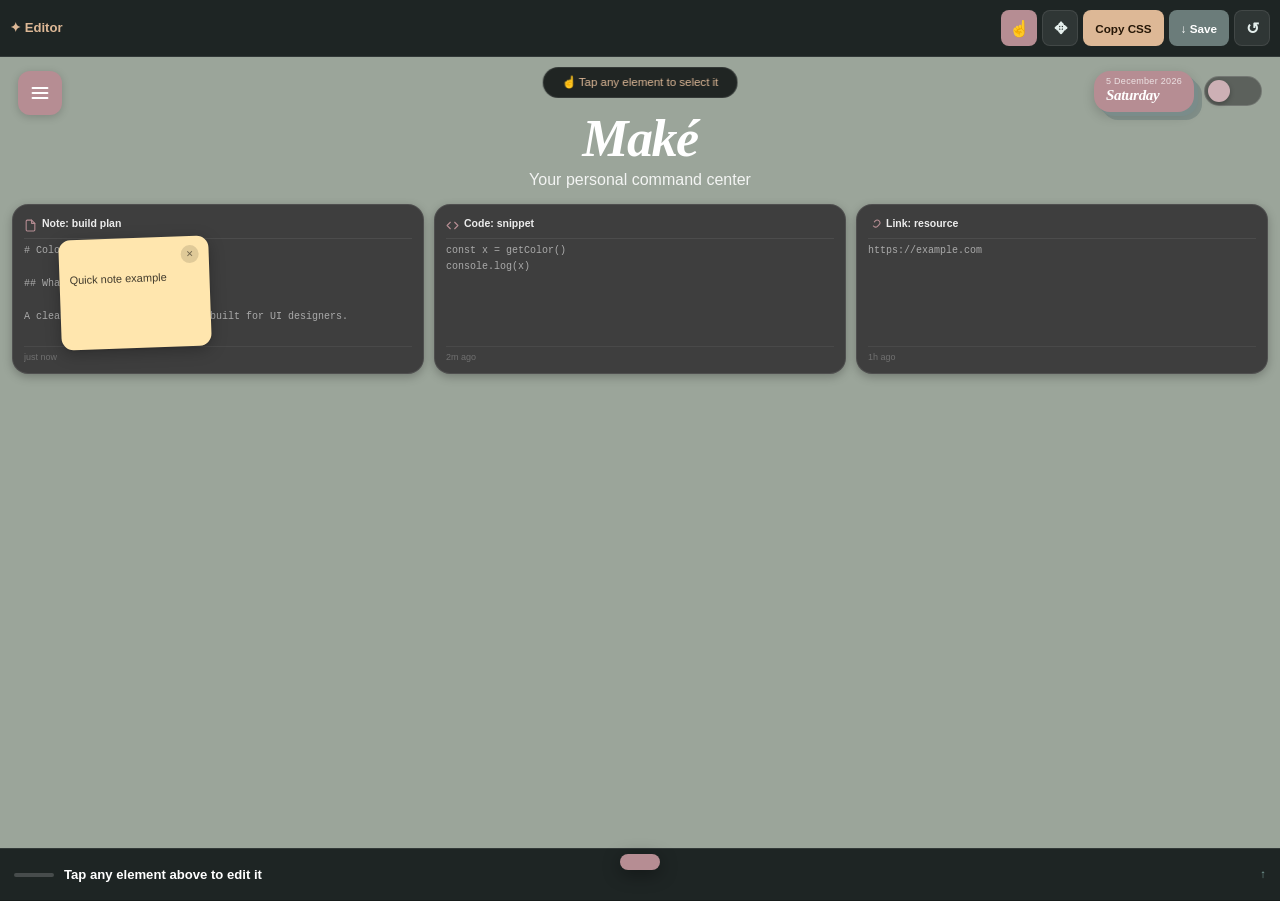
==== commit 78cd3011: "update editor.html" ====
--- a/editor.html
+++ b/editor.html
@@ -5,229 +5,353 @@
 <meta name="viewport" content="width=device-width, initial-scale=1.0, maximum-scale=1.0, user-scalable=no, viewport-fit=cover"/>
 <title>Maké — Layout Editor</title>
 <style>
+/* ── EDITOR CHROME ── */
 :root {
-  --rose:#b68d93;--rose-d:#9e7279;--sage:#9ba59a;--sage-d:#6b7c7a;
-  --panel:#161b1a;--surf:#1e2524;--surf2:#252e2c;
-  --border:rgba(255,255,255,0.09);--text:#e4eeec;--muted:#7a9e99;
-  --gold:#ddb896;--green:#7ec8a4;--ease:cubic-bezier(0.22,0.25,0,1);
+  --ed-rose:#b68d93;--ed-rose-d:#9e7279;--ed-sage-d:#6b7c7a;
+  --ed-panel:#161b1a;--ed-surf:#1e2524;--ed-border:rgba(255,255,255,0.09);
+  --ed-text:#e4eeec;--ed-muted:#7a9e99;--ed-gold:#ddb896;
+  --ease:cubic-bezier(0.22,0.25,0,1);
 }
 *,*::before,*::after{margin:0;padding:0;box-sizing:border-box;-webkit-tap-highlight-color:transparent;}
-html,body{height:100%;overflow:hidden;font-family:'Inter',-apple-system,sans-serif;
-  background:var(--panel);color:var(--text);user-select:none;-webkit-user-select:none;}
+html,body{height:100%;overflow:hidden;
+  font-family:'Inter',-apple-system,sans-serif;
+  background:var(--ed-panel);color:var(--ed-text);
+  user-select:none;-webkit-user-select:none;}
 body{display:flex;flex-direction:column;}
 
-/* TOP BAR */
-#topbar{background:var(--surf);border-bottom:1px solid var(--border);
-  padding:max(10px,env(safe-area-inset-top)) 12px 10px;
-  display:flex;align-items:center;gap:6px;flex-shrink:0;z-index:200;}
-#topbar h1{font-size:0.85rem;color:var(--gold);font-weight:700;flex-shrink:0;margin-right:4px;}
-.btn{padding:7px 12px;border-radius:9px;border:none;font-size:0.74rem;font-weight:600;
-  cursor:pointer;white-space:nowrap;transition:transform 0.1s;-webkit-tap-highlight-color:transparent;}
-.btn:active{transform:scale(0.92);}
-.btn-rose{background:var(--rose);color:#fff;}
-.btn-sage{background:var(--sage-d);color:#fff;}
-.btn-ghost{background:rgba(255,255,255,0.08);color:var(--text);border:1px solid var(--border);}
-.btn-gold{background:var(--gold);color:#251606;}
-.btn-icon{width:36px;height:36px;padding:0;display:flex;align-items:center;justify-content:center;font-size:1rem;}
-.tb-right{display:flex;gap:5px;margin-left:auto;flex-shrink:0;}
-
-/* PREVIEW */
-#preview-wrap{flex:1;position:relative;overflow:hidden;background:#0a0e0d;min-height:0;touch-action:none;}
-#preview-frame{border:none;width:100%;height:100%;display:block;}
-
-/* OVERLAY — sits above iframe for interaction */
-#overlay{position:absolute;inset:0;z-index:50;pointer-events:none;touch-action:none;}
-#overlay.active{pointer-events:auto;}
-
-/* selection ring */
-#ring{position:absolute;display:none;pointer-events:none;}
-.ring-border{position:absolute;inset:0;border:2px solid var(--rose);border-radius:6px;
-  background:rgba(182,141,147,0.10);}
-.ring-lbl{position:absolute;top:-22px;left:0;background:var(--rose);color:#fff;
-  font-size:9px;font-weight:700;padding:2px 7px;border-radius:4px;white-space:nowrap;}
-.drag-h{position:absolute;top:50%;left:50%;transform:translate(-50%,-50%);
-  width:44px;height:44px;background:rgba(182,141,147,0.25);border:2px solid rgba(182,141,147,0.7);
-  border-radius:50%;display:flex;align-items:center;justify-content:center;
-  font-size:18px;cursor:grab;pointer-events:auto;display:none;}
-.drag-h:active{cursor:grabbing;}
-.corner-h{position:absolute;width:16px;height:16px;background:var(--gold);
-  border-radius:3px;pointer-events:auto;display:none;}
-.corner-h.br{bottom:-8px;right:-8px;cursor:nwse-resize;}
-.corner-h.bl{bottom:-8px;left:-8px;cursor:nesw-resize;}
+/* top bar */
+#ed-bar{
+  background:var(--ed-surf);border-bottom:1px solid var(--ed-border);
+  padding:max(10px,env(safe-area-inset-top)) 10px 10px;
+  display:flex;align-items:center;gap:6px;flex-shrink:0;z-index:9000;
+}
+#ed-bar h1{font-size:0.82rem;color:var(--ed-gold);font-weight:700;flex-shrink:0;}
+.ebtn{
+  padding:7px 12px;border-radius:8px;border:none;
+  font-size:0.73rem;font-weight:600;cursor:pointer;white-space:nowrap;
+  -webkit-tap-highlight-color:transparent;transition:transform 0.1s;
+}
+.ebtn:active{transform:scale(0.91);}
+.ebtn-rose{background:var(--ed-rose);color:#fff;}
+.ebtn-sage{background:var(--ed-sage-d);color:#fff;}
+.ebtn-ghost{background:rgba(255,255,255,0.08);color:var(--ed-text);border:1px solid var(--ed-border);}
+.ebtn-gold{background:var(--ed-gold);color:#251606;}
+.ebtn-icon{width:36px;height:36px;padding:0;display:flex;align-items:center;justify-content:center;font-size:1rem;}
+.ed-right{display:flex;gap:5px;margin-left:auto;}
+
+/* ── PREVIEW WRAPPER — contains the real Maké app ── */
+#preview{
+  flex:1;position:relative;overflow:hidden;min-height:0;
+  /* Maké app runs here with its own CSS vars */
+}
+
+/* transparent tap overlay — sits above the app, catches taps */
+#tap-layer{
+  position:absolute;inset:0;z-index:8000;
+  touch-action:none;
+}
+
+/* selection ring — positioned absolutely over selected element */
+#sel-ring{
+  position:absolute;z-index:8500;
+  pointer-events:none;display:none;
+  border:2px solid var(--ed-rose);
+  border-radius:6px;
+  background:rgba(182,141,147,0.10);
+  transition:all 0.1s var(--ease);
+}
+#sel-ring-lbl{
+  position:absolute;top:-22px;left:0;
+  background:var(--ed-rose);color:#fff;
+  font-size:9px;font-weight:700;padding:2px 7px;
+  border-radius:4px;white-space:nowrap;pointer-events:none;
+}
+/* drag handle in centre of ring */
+#drag-h{
+  position:absolute;top:50%;left:50%;
+  transform:translate(-50%,-50%);
+  width:48px;height:48px;
+  background:rgba(182,141,147,0.22);
+  border:2px solid rgba(182,141,147,0.8);
+  border-radius:50%;
+  display:none;align-items:center;justify-content:center;
+  font-size:20px;color:rgba(182,141,147,1);
+  pointer-events:auto;cursor:grab;
+  touch-action:none;
+}
+#drag-h:active{cursor:grabbing;}
+/* resize handle bottom-right */
+#resize-h{
+  position:absolute;bottom:-10px;right:-10px;
+  width:20px;height:20px;
+  background:var(--ed-gold);border-radius:4px;
+  display:none;pointer-events:auto;cursor:nwse-resize;
+  touch-action:none;
+}
 
 /* floating pill */
-#pill{position:absolute;top:10px;left:50%;transform:translateX(-50%);
-  background:rgba(22,27,26,0.9);backdrop-filter:blur(8px);
-  border:1px solid var(--border);border-radius:20px;
-  padding:5px 16px;font-size:0.7rem;color:var(--gold);
-  pointer-events:none;z-index:60;white-space:nowrap;
-  transition:opacity 0.3s;opacity:0;}
-#pill.vis{opacity:1;}
-
-/* coord display */
-#coord{position:absolute;bottom:8px;left:50%;transform:translateX(-50%);
-  background:rgba(22,27,26,0.9);backdrop-filter:blur(6px);
-  border:1px solid var(--border);border-radius:20px;
-  padding:4px 14px;font-size:0.68rem;color:var(--gold);
-  font-family:monospace;pointer-events:none;z-index:60;
-  opacity:0;transition:opacity 0.2s;white-space:nowrap;}
-#coord.vis{opacity:1;}
-
-/* BOTTOM SHEET */
-#sheet{position:relative;flex-shrink:0;background:var(--surf);
-  border-top:1px solid var(--border);display:flex;flex-direction:column;
-  height:52px;transition:height 0.32s var(--ease);z-index:100;
-  padding-bottom:env(safe-area-inset-bottom);}
-#sheet.open{height:min(64vh,480px);}
-
-#sh-handle{display:flex;align-items:center;height:52px;padding:0 14px;gap:10px;cursor:pointer;flex-shrink:0;}
-#sh-pill{width:40px;height:4px;border-radius:2px;background:rgba(255,255,255,0.18);flex-shrink:0;}
+#ed-pill{
+  position:absolute;top:10px;left:50%;
+  transform:translateX(-50%);
+  background:rgba(22,27,26,0.92);backdrop-filter:blur(10px);
+  border:1px solid var(--ed-border);border-radius:20px;
+  padding:6px 18px;font-size:0.72rem;color:var(--ed-gold);
+  pointer-events:none;z-index:8600;white-space:nowrap;
+  opacity:0;transition:opacity 0.3s;
+}
+#ed-pill.vis{opacity:1;}
+
+/* coord badge */
+#ed-coord{
+  position:absolute;bottom:6px;left:50%;
+  transform:translateX(-50%);
+  background:rgba(22,27,26,0.92);backdrop-filter:blur(6px);
+  border:1px solid var(--ed-border);border-radius:20px;
+  padding:4px 14px;font-size:0.68rem;color:var(--ed-gold);
+  font-family:monospace;pointer-events:none;z-index:8600;
+  opacity:0;transition:opacity 0.2s;white-space:nowrap;
+}
+#ed-coord.vis{opacity:1;}
+
+/* ── BOTTOM SHEET ── */
+#sheet{
+  flex-shrink:0;background:var(--ed-surf);
+  border-top:1px solid var(--ed-border);
+  display:flex;flex-direction:column;
+  height:52px;transition:height 0.3s var(--ease);
+  z-index:9000;
+  padding-bottom:env(safe-area-inset-bottom);
+}
+#sheet.open{height:min(62vh,500px);}
+
+#sh-bar{
+  display:flex;align-items:center;height:52px;
+  padding:0 14px;gap:10px;cursor:pointer;flex-shrink:0;
+}
+#sh-pill{width:40px;height:4px;border-radius:2px;background:rgba(255,255,255,0.18);}
 #sh-name{font-size:0.82rem;font-weight:600;flex:1;white-space:nowrap;overflow:hidden;text-overflow:ellipsis;}
-#sh-hint{font-size:0.7rem;color:var(--muted);flex-shrink:0;}
-
-#sh-tabs{display:flex;border-bottom:1px solid var(--border);flex-shrink:0;
-  overflow-x:auto;scrollbar-width:none;display:none;}
+#sh-arr{font-size:0.72rem;color:var(--ed-muted);}
+
+#sh-tabs{
+  display:none;flex-shrink:0;
+  border-bottom:1px solid var(--ed-border);
+  overflow-x:auto;scrollbar-width:none;
+}
 #sh-tabs::-webkit-scrollbar{display:none;}
-.stab{padding:8px 14px;font-size:0.62rem;font-weight:700;text-transform:uppercase;
-  letter-spacing:0.05em;color:var(--muted);border-bottom:2px solid transparent;
-  cursor:pointer;white-space:nowrap;flex-shrink:0;transition:color 0.15s;}
-.stab.on{color:var(--gold);border-bottom-color:var(--gold);}
-
-#sh-body{flex:1;overflow-y:auto;padding:12px 14px 20px;display:none;
-  -webkit-overflow-scrolling:touch;}
+.stab{
+  padding:9px 14px;font-size:0.62rem;font-weight:700;
+  text-transform:uppercase;letter-spacing:0.05em;
+  color:var(--ed-muted);border-bottom:2px solid transparent;
+  cursor:pointer;white-space:nowrap;flex-shrink:0;
+}
+.stab.on{color:var(--ed-gold);border-bottom-color:var(--ed-gold);}
+
+#sh-body{flex:1;overflow-y:auto;padding:12px 14px 20px;display:none;-webkit-overflow-scrolling:touch;}
 #sh-body::-webkit-scrollbar{width:3px;}
-#sh-body::-webkit-scrollbar-thumb{background:var(--border);border-radius:3px;}
-
-/* pane helpers */
+#sh-body::-webkit-scrollbar-thumb{background:var(--ed-border);}
+
+/* pane styles */
 .sec{font-size:0.6rem;text-transform:uppercase;letter-spacing:0.08em;
-  color:var(--muted);margin:12px 0 6px;padding-bottom:3px;
-  border-bottom:1px solid var(--border);}
+  color:var(--ed-muted);margin:10px 0 6px;padding-bottom:3px;
+  border-bottom:1px solid var(--ed-border);}
 .sec:first-child{margin-top:0;}
 
-/* XY grid */
-.xy-grid{display:grid;grid-template-columns:1fr 1fr;gap:8px;margin-bottom:10px;}
-.xy-cell{display:flex;flex-direction:column;gap:3px;}
-.xy-lbl{font-size:0.62rem;color:var(--muted);text-align:center;}
-.xy-inp{background:var(--panel);border:1px solid var(--border);border-radius:7px;
-  color:var(--text);padding:8px 6px;font-size:0.85rem;font-family:monospace;
+.xygrid{display:grid;grid-template-columns:1fr 1fr;gap:8px;margin-bottom:10px;}
+.xycell{display:flex;flex-direction:column;gap:3px;}
+.xylbl{font-size:0.62rem;color:var(--ed-muted);text-align:center;}
+.xyinp{
+  background:var(--ed-panel);border:1px solid var(--ed-border);
+  border-radius:7px;color:var(--ed-text);
+  padding:9px 6px;font-size:0.88rem;font-family:monospace;
   text-align:center;outline:none;width:100%;
+  -webkit-user-select:text;user-select:text;
+  transition:border-color 0.15s;
+}
+.xyinp:focus{border-color:var(--ed-rose);}
+
+.step-row{display:flex;align-items:center;justify-content:center;gap:6px;margin-bottom:8px;}
+.step-row span{font-size:0.7rem;color:var(--ed-muted);}
+.sopt{padding:6px 12px;border-radius:7px;border:1px solid var(--ed-border);
+  background:rgba(255,255,255,0.05);color:var(--ed-muted);font-size:0.74rem;cursor:pointer;}
+.sopt.on{background:var(--ed-rose);color:#fff;border-color:var(--ed-rose);}
+
+.dpad{display:grid;grid-template-columns:repeat(3,48px);grid-template-rows:repeat(3,48px);gap:5px;margin:6px auto 12px;width:fit-content;}
+.dp{width:48px;height:48px;border-radius:9px;border:1px solid var(--ed-border);
+  background:rgba(255,255,255,0.05);color:var(--ed-text);font-size:1.1rem;
+  cursor:pointer;display:flex;align-items:center;justify-content:center;
+  transition:background 0.1s;}
+.dp:active{background:rgba(182,141,147,0.35);}
+.dp-mid{background:rgba(255,255,255,0.03);font-size:0.65rem;color:var(--ed-muted);cursor:default;}
+
+.rrow{display:flex;align-items:center;gap:8px;margin-bottom:9px;}
+.rlbl{font-size:0.7rem;color:var(--ed-muted);width:76px;flex-shrink:0;}
+.rng{-webkit-appearance:none;flex:1;height:5px;border-radius:3px;background:var(--ed-border);cursor:pointer;}
+.rng::-webkit-slider-thumb{-webkit-appearance:none;width:22px;height:22px;border-radius:50%;background:var(--ed-rose);cursor:pointer;}
+.rval{font-size:0.72rem;color:var(--ed-gold);font-family:monospace;width:44px;text-align:right;flex-shrink:0;}
+
+.crow{display:flex;align-items:center;gap:8px;margin-bottom:10px;}
+.clbl{font-size:0.7rem;color:var(--ed-muted);width:76px;flex-shrink:0;}
+.csw{width:38px;height:34px;border-radius:6px;padding:2px 3px;cursor:pointer;flex-shrink:0;}
+.cinp{flex:1;background:var(--ed-panel);border:1px solid var(--ed-border);border-radius:6px;
+  color:var(--ed-text);padding:6px 7px;font-size:0.72rem;font-family:monospace;outline:none;
   -webkit-user-select:text;user-select:text;transition:border-color 0.15s;}
-.xy-inp:focus{border-color:var(--rose);}
-
-/* D-pad */
-.dpad{display:grid;grid-template-columns:repeat(3,44px);grid-template-rows:repeat(3,44px);
-  gap:5px;margin:8px auto 10px;width:fit-content;}
-.dp{width:44px;height:44px;border-radius:9px;border:1px solid var(--border);
-  background:rgba(255,255,255,0.05);color:var(--text);font-size:1.1rem;
-  cursor:pointer;display:flex;align-items:center;justify-content:center;
-  transition:background 0.1s;-webkit-tap-highlight-color:transparent;}
-.dp:active{background:rgba(182,141,147,0.30);}
-.dp-center{background:rgba(255,255,255,0.03);font-size:0.65rem;color:var(--muted);cursor:default;}
-.step-row{display:flex;align-items:center;justify-content:center;gap:6px;margin-bottom:8px;}
-.step-row span{font-size:0.7rem;color:var(--muted);}
-.sopt{padding:5px 10px;border-radius:6px;border:1px solid var(--border);
-  background:rgba(255,255,255,0.05);color:var(--muted);font-size:0.72rem;cursor:pointer;
-  transition:background 0.1s;}
-.sopt.on{background:var(--rose);color:#fff;border-color:var(--rose);}
-
-/* range rows */
-.rrow{display:flex;align-items:center;gap:8px;margin-bottom:8px;}
-.rlbl{font-size:0.7rem;color:var(--muted);width:72px;flex-shrink:0;line-height:1.3;}
-.rng{-webkit-appearance:none;flex:1;height:5px;border-radius:3px;background:var(--border);cursor:pointer;}
-.rng::-webkit-slider-thumb{-webkit-appearance:none;width:20px;height:20px;
-  border-radius:50%;background:var(--rose);cursor:pointer;}
-.rval{font-size:0.72rem;color:var(--gold);font-family:monospace;width:42px;text-align:right;flex-shrink:0;}
-
-/* colour rows */
-.crow{display:flex;align-items:center;gap:8px;margin-bottom:10px;}
-.clbl{font-size:0.7rem;color:var(--muted);width:72px;flex-shrink:0;}
-.csw{width:36px;height:32px;border-radius:6px;padding:2px 3px;cursor:pointer;flex-shrink:0;}
-.cinp{flex:1;background:var(--panel);border:1px solid var(--border);border-radius:6px;
-  color:var(--text);padding:6px 7px;font-size:0.72rem;font-family:monospace;outline:none;
-  -webkit-user-select:text;user-select:text;transition:border-color 0.15s;}
-.cinp:focus{border-color:var(--rose);}
-
-/* token rows */
+.cinp:focus{border-color:var(--ed-rose);}
+
+.eli{background:var(--ed-panel);border:1.5px solid var(--ed-border);
+  border-radius:8px;padding:10px 12px;margin-bottom:6px;cursor:pointer;transition:border-color 0.15s;}
+.eli:active,.eli.on{border-color:var(--ed-rose);background:rgba(182,141,147,0.07);}
+.eli-n{font-size:0.82rem;font-weight:600;}
+.eli-d{font-size:0.66rem;color:var(--ed-muted);margin-top:2px;}
+
 .trow{display:flex;align-items:center;gap:8px;margin-bottom:10px;}
-.tsw{width:34px;height:34px;border-radius:7px;border:none;cursor:pointer;flex-shrink:0;}
+.tsw{width:36px;height:36px;border-radius:7px;border:none;cursor:pointer;flex-shrink:0;}
 .tinfo{flex:1;min-width:0;}
 .tname{font-size:0.76rem;font-weight:600;}
-.thint{font-size:0.62rem;color:var(--muted);}
-.tval{width:80px;background:var(--panel);border:1px solid var(--border);border-radius:6px;
-  color:var(--text);padding:5px 6px;font-size:0.68rem;font-family:monospace;outline:none;
+.thint{font-size:0.62rem;color:var(--ed-muted);}
+.tval{width:82px;background:var(--ed-panel);border:1px solid var(--ed-border);border-radius:6px;
+  color:var(--ed-text);padding:5px 6px;font-size:0.68rem;font-family:monospace;outline:none;
   flex-shrink:0;-webkit-user-select:text;user-select:text;}
-.tval:focus{border-color:var(--rose);}
-
-/* elements list */
-.eli{background:var(--panel);border:1.5px solid var(--border);
-  border-radius:8px;padding:10px 12px;margin-bottom:6px;cursor:pointer;
-  transition:border-color 0.15s;}
-.eli:active,.eli.on{border-color:var(--rose);background:rgba(182,141,147,0.07);}
-.eli-n{font-size:0.82rem;font-weight:600;}
-.eli-d{font-size:0.66rem;color:var(--muted);margin-top:2px;}
-
-/* css pane */
-#css-out{background:var(--panel);border:1px solid var(--border);border-radius:6px;
+.tval:focus{border-color:var(--ed-rose);}
+
+#css-out{background:var(--ed-panel);border:1px solid var(--ed-border);border-radius:6px;
   padding:10px;font-size:0.65rem;font-family:monospace;color:#86efac;
   white-space:pre-wrap;line-height:1.6;word-break:break-all;min-height:60px;}
 .css-btns{display:flex;gap:8px;margin-top:8px;}
 
-.rbtn{width:100%;padding:9px;margin-top:8px;background:rgba(255,255,255,0.04);
-  border:1px solid var(--border);border-radius:8px;color:var(--muted);
-  font-size:0.76rem;cursor:pointer;transition:background 0.15s;}
-.rbtn:active{background:rgba(255,255,255,0.09);}
-
-/* toast */
+.rbtn{width:100%;padding:9px;margin-top:8px;
+  background:rgba(255,255,255,0.04);border:1px solid var(--ed-border);
+  border-radius:8px;color:var(--ed-muted);font-size:0.76rem;cursor:pointer;}
+.rbtn:active{background:rgba(255,255,255,0.1);}
+
 #toast{position:fixed;bottom:70px;left:50%;
   transform:translateX(-50%) translateY(40px);
-  background:var(--rose);color:#fff;padding:8px 20px;border-radius:20px;
+  background:var(--ed-rose);color:#fff;padding:8px 20px;border-radius:20px;
   font-size:0.82rem;font-weight:600;transition:transform 0.22s var(--ease);
   z-index:9999;pointer-events:none;white-space:nowrap;
   box-shadow:0 4px 18px rgba(0,0,0,0.4);}
 #toast.up{transform:translateX(-50%) translateY(0);}
+
+/* ══ MAKÉ APP STYLES INLINED BELOW ══ */
 </style>
+
+<!-- Maké's own stylesheet loaded as a <link> so it scopes normally -->
+<link rel="stylesheet" href="styles.css" id="make-styles">
+
+<!-- Editor override styles injected dynamically here -->
+<style id="ed-overrides"></style>
 </head>
 <body>
 
-<div id="topbar">
-  <h1>✦ Maké Editor</h1>
-  <div class="tb-right">
-    <button class="btn btn-icon btn-rose" id="btn-sel" title="Select mode">☝</button>
-    <button class="btn btn-icon btn-ghost" id="btn-drg" title="Drag mode">✥</button>
-    <button class="btn btn-gold" id="btn-copy">Copy</button>
-    <button class="btn btn-sage" id="btn-dl">↓ CSS</button>
-    <button class="btn btn-icon btn-ghost" id="btn-rst" title="Reset all">↺</button>
+<!-- EDITOR TOP BAR -->
+<div id="ed-bar">
+  <h1>✦ Editor</h1>
+  <div class="ed-right">
+    <button class="ebtn ebtn-icon ebtn-rose" id="btn-sel" title="Tap to select">☝</button>
+    <button class="ebtn ebtn-icon ebtn-ghost" id="btn-move" title="Move mode">✥</button>
+    <button class="ebtn ebtn-gold" id="btn-copy">Copy CSS</button>
+    <button class="ebtn ebtn-sage" id="btn-dl">↓ Save</button>
+    <button class="ebtn ebtn-icon ebtn-ghost" id="btn-rst">↺</button>
   </div>
 </div>
 
-<div id="preview-wrap">
-  <iframe id="preview-frame" src="index.html" sandbox="allow-scripts allow-same-origin"></iframe>
-  <div id="overlay">
-    <div id="ring">
-      <div class="ring-border"></div>
-      <div class="ring-lbl" id="ring-lbl"></div>
-      <div class="drag-h" id="drag-h">✥</div>
-      <div class="corner-h br" id="c-br"></div>
-      <div class="corner-h bl" id="c-bl"></div>
+<!-- PREVIEW: real Maké DOM lives here -->
+<div id="preview">
+
+  <!-- The actual Maké app shell — static version without dynamic card data -->
+  <div id="app" style="position:relative;">
+    <div class="app-header">
+      <div class="header-row">
+        <button class="burger-btn" id="ed-burger">
+          <svg viewBox="0 0 24 24"><line x1="3" y1="6" x2="21" y2="6"/><line x1="3" y1="12" x2="21" y2="12"/><line x1="3" y1="18" x2="21" y2="18"/></svg>
+        </button>
+        <div class="header-right">
+          <div class="date-widget" id="ed-dw">
+            <div class="date-widget-date" id="ed-dw-date"></div>
+            <div class="date-widget-day"  id="ed-dw-day"></div>
+          </div>
+          <div class="toggle-track" id="ed-toggle"><div class="toggle-knob"></div></div>
+        </div>
+      </div>
+      <h1 class="app-title">Maké</h1>
+      <p class="app-subtitle">Your personal command center</p>
     </div>
+
+    <div class="canvas" style="height:260px;">
+      <div class="grid-layer">
+        <div class="grid" id="ed-grid">
+          <!-- sample cards -->
+          <div class="card">
+            <div class="card-header">
+              <div class="card-type-badge"><svg viewBox="0 0 24 24"><path d="M14 2H6a2 2 0 00-2 2v16a2 2 0 002 2h12a2 2 0 002-2V8z"/><polyline points="14 2 14 8 20 8"/></svg></div>
+              <span class="card-type-label">Note: build plan</span>
+            </div>
+            <div class="card-content"># Colour Palette Generator&#10;&#10;## What Is It&#10;&#10;A clean, web-based colour tool built for UI designers.</div>
+            <div class="card-meta"><span class="card-meta-time">just now</span></div>
+          </div>
+          <div class="card">
+            <div class="card-header">
+              <div class="card-type-badge"><svg viewBox="0 0 24 24"><polyline points="16 18 22 12 16 6"/><polyline points="8 6 2 12 8 18"/></svg></div>
+              <span class="card-type-label">Code: snippet</span>
+            </div>
+            <div class="card-content">const x = getColor()&#10;console.log(x)</div>
+            <div class="card-meta"><span class="card-meta-time">2m ago</span></div>
+          </div>
+          <div class="card">
+            <div class="card-header">
+              <div class="card-type-badge"><svg viewBox="0 0 24 24"><path d="M10 13a5 5 0 007.54.54l3-3a5 5 0 00-7.07-7.07l-1.72 1.71"/></svg></div>
+              <span class="card-type-label">Link: resource</span>
+            </div>
+            <div class="card-content">https://example.com</div>
+            <div class="card-meta"><span class="card-meta-time">1h ago</span></div>
+          </div>
+        </div>
+      </div>
+      <!-- sample sticky -->
+      <div class="sticky-layer" style="pointer-events:none">
+        <div class="sticky-note" style="left:60px;top:40px;width:150px;height:110px;background-color:#ffe6ae;transform:rotate(-2deg);pointer-events:none">
+          <div class="sticky-header"><button class="sticky-delete" style="pointer-events:none">✕</button></div>
+          <div style="font-size:11px;font-weight:500;color:rgba(0,0,0,0.75);padding:2px 0">Quick note example</div>
+        </div>
+      </div>
+    </div>
+
+    <nav class="bottom-nav">
+      <button class="nav-btn"><svg viewBox="0 0 24 24"><path d="M10 13a5 5 0 007.54.54l3-3a5 5 0 00-7.07-7.07l-1.72 1.71"/><path d="M14 11a5 5 0 00-7.54-.54l-3 3a5 5 0 007.07 7.07l1.71-1.71"/></svg></button>
+      <button class="nav-btn active"><svg viewBox="0 0 24 24"><path d="M22 19a2 2 0 01-2 2H4a2 2 0 01-2-2V5a2 2 0 012-2h5l2 3h9a2 2 0 012 2z"/></svg></button>
+      <button class="nav-btn-fab"><svg viewBox="0 0 24 24"><line x1="12" y1="5" x2="12" y2="19"/><line x1="5" y1="12" x2="19" y2="12"/></svg></button>
+      <button class="nav-btn"><svg viewBox="0 0 24 24"><polyline points="16 18 22 12 16 6"/><polyline points="8 6 2 12 8 18"/></svg></button>
+      <button class="nav-btn"><svg viewBox="0 0 24 24"><circle cx="12" cy="12" r="3"/><path d="M19.4 15a1.65 1.65 0 00.33 1.82l.06.06a2 2 0 010 2.83 2 2 0 01-2.83 0l-.06-.06a1.65 1.65 0 00-1.82-.33 1.65 1.65 0 00-1 1.51V21a2 2 0 01-2 2 2 2 0 01-2-2v-.09A1.65 1.65 0 009 19.4a1.65 1.65 0 00-1.82.33l-.06.06a2 2 0 01-2.83 0 2 2 0 010-2.83l.06-.06A1.65 1.65 0 004.68 15a1.65 1.65 0 00-1.51-1H3a2 2 0 01-2-2 2 2 0 012-2h.09A1.65 1.65 0 004.6 9a1.65 1.65 0 00-.33-1.82l-.06-.06a2 2 0 010-2.83 2 2 0 012.83 0l.06.06A1.65 1.65 0 009 4.68a1.65 1.65 0 001-1.51V3a2 2 0 012-2 2 2 0 012 2v.09a1.65 1.65 0 001 1.51 1.65 1.65 0 001.82-.33l.06-.06a2 2 0 012.83 0 2 2 0 010 2.83l-.06.06A1.65 1.65 0 0019.4 9a1.65 1.65 0 001.51 1H21a2 2 0 012 2 2 2 0 01-2 2h-.09a1.65 1.65 0 00-1.51 1z"/></svg></button>
+    </nav>
   </div>
-  <div id="pill"></div>
-  <div id="coord"></div>
+
+  <!-- tap intercept layer -->
+  <div id="tap-layer"></div>
+
+  <!-- selection ring + handles (inside preview so they scroll with it) -->
+  <div id="sel-ring">
+    <div id="sel-ring-lbl"></div>
+    <div id="drag-h">✥</div>
+    <div id="resize-h"></div>
+  </div>
+
+  <div id="ed-pill"></div>
+  <div id="ed-coord"></div>
 </div>
 
+<!-- BOTTOM SHEET -->
 <div id="sheet">
-  <div id="sh-handle">
+  <div id="sh-bar">
     <div id="sh-pill"></div>
-    <span id="sh-name">Tap an element in the preview</span>
-    <span id="sh-hint">↑</span>
+    <span id="sh-name">Tap any element above to edit it</span>
+    <span id="sh-arr">↑</span>
   </div>
   <div id="sh-tabs">
-    <div class="stab on"  data-s="pos">Position</div>
-    <div class="stab"     data-s="size">Size</div>
-    <div class="stab"     data-s="style">Style</div>
-    <div class="stab"     data-s="list">Elements</div>
-    <div class="stab"     data-s="tok">Colours</div>
-    <div class="stab"     data-s="css">CSS</div>
+    <div class="stab on" data-s="pos">Position</div>
+    <div class="stab"    data-s="size">Size</div>
+    <div class="stab"    data-s="style">Style</div>
+    <div class="stab"    data-s="list">All Elements</div>
+    <div class="stab"    data-s="tok">Colours</div>
+    <div class="stab"    data-s="css">CSS Output</div>
   </div>
   <div id="sh-body">
     <div id="p-pos"></div>
@@ -238,8 +362,8 @@
     <div id="p-css"   style="display:none">
       <pre id="css-out">No changes yet.</pre>
       <div class="css-btns">
-        <button class="btn btn-gold" style="flex:1" id="btn-copy2">📋 Copy CSS</button>
-        <button class="btn btn-sage" style="flex:1" id="btn-dl2">⬇ Save file</button>
+        <button class="ebtn ebtn-gold" style="flex:1" id="btn-copy2">📋 Copy CSS</button>
+        <button class="ebtn ebtn-sage" style="flex:1" id="btn-dl2">⬇ Save file</button>
       </div>
     </div>
   </div>
@@ -249,304 +373,305 @@
 
 <script>
 /* ══════════════════════════════════════════════
-   MAKÉ LAYOUT EDITOR V2  — mobile-first
+   MAKÉ LAYOUT EDITOR V3
+   No iframe — real DOM, real CSS, works on mobile
    ══════════════════════════════════════════════ */
 
-/* ─── REGISTRY ─── */
-const ELS = [
-  { id:'app-bg',    label:'App background',   desc:'Sage bg colour',     sel:'body, #app',
-    pos:[], size:[], style:[{k:'background',cv:'--sage',label:'Background',type:'color',def:'#9ba59a'}] },
-
-  { id:'header',    label:'Header area',       desc:'Top section spacing', sel:'.app-header',
-    pos:[{k:'padding-top',label:'Pad top',def:14,min:0,max:60},
-         {k:'padding-bottom',label:'Pad bottom',def:4,min:0,max:40}],
-    size:[], style:[] },
-
-  { id:'title',     label:'Title — Maké',      desc:'Big italic heading',  sel:'.app-title',
-    pos:[{k:'margin-top',label:'Top margin',def:-4,min:-40,max:40}],
-    size:[{k:'font-size',label:'Font size',def:52,min:20,max:90}],
-    style:[{k:'color',label:'Colour',type:'color',def:'#ffffff'},
-           {k:'letter-spacing',label:'Tracking',type:'em',def:-0.03,min:-0.1,max:0.1,step:0.005}] },
-
-  { id:'subtitle',  label:'Subtitle',          desc:'"Your personal command center"', sel:'.app-subtitle',
-    pos:[{k:'margin-top',label:'Top margin',def:3,min:-10,max:30},
-         {k:'margin-bottom',label:'Bottom margin',def:2,min:0,max:30}],
-    size:[{k:'font-size',label:'Font size',def:16,min:10,max:28}],
-    style:[{k:'color',label:'Colour',type:'color',def:'rgba(255,255,255,0.88)'}] },
-
-  { id:'dw',        label:'Date widget',        desc:'Pink date pill',      sel:'.date-widget',
-    pos:[],
-    size:[{k:'padding-top',label:'Pad top',def:6,min:0,max:20},
-          {k:'padding-bottom',label:'Pad bottom',def:8,min:0,max:20},
-          {k:'padding-left',label:'Pad left',def:12,min:0,max:24},
-          {k:'padding-right',label:'Pad right',def:12,min:0,max:24},
-          {k:'border-radius',label:'Radius',def:16,min:0,max:32}],
-    style:[{k:'background',cv:'--rose',label:'Background',type:'color',def:'#b68d93'}] },
-
-  { id:'dw-day',    label:'Date — day name',    desc:'Italic "Friday"',     sel:'.date-widget-day',
-    pos:[], size:[{k:'font-size',label:'Font size',def:15,min:8,max:28}],
-    style:[{k:'color',label:'Colour',type:'color',def:'#ffffff'}] },
-
-  { id:'dw-date',   label:'Date — date text',   desc:'"20 March 2026"',     sel:'.date-widget-date',
-    pos:[], size:[{k:'font-size',label:'Font size',def:9,min:6,max:16}],
-    style:[{k:'color',label:'Colour',type:'color',def:'rgba(255,255,255,0.75)'}] },
-
-  { id:'burger',    label:'Burger button',       desc:'Pink menu btn',       sel:'.burger-btn',
-    pos:[],
-    size:[{k:'width',label:'Width',def:44,min:28,max:70},
-          {k:'height',label:'Height',def:44,min:28,max:70},
-          {k:'border-radius',label:'Radius',def:12,min:0,max:28}],
-    style:[{k:'background',cv:'--rose',label:'Background',type:'color',def:'#b68d93'}] },
-
-  { id:'cards',     label:'Cards',               desc:'Note/code/link cards', sel:'.card',
-    pos:[],
-    size:[{k:'border-radius',label:'Radius',def:16,min:0,max:28},
-          {k:'padding',label:'Padding',def:11,min:4,max:24},
-          {k:'min-height',label:'Min height',def:170,min:60,max:320},
-          {k:'gap',label:'Gap',def:4,min:0,max:16}],
-    style:[{k:'background',cv:'--dark-card',label:'Background',type:'color',def:'#3e3e3e'}] },
-
-  { id:'grid',      label:'Card grid',            desc:'Column layout',       sel:'.grid',
-    pos:[], size:[{k:'gap',label:'Gap',def:10,min:2,max:28}], style:[] },
-
-  { id:'card-lbl',  label:'Card type label',      desc:'"Note: title"',       sel:'.card-type-label',
-    pos:[], size:[{k:'font-size',label:'Font size',def:10.5,min:8,max:16}],
-    style:[{k:'color',label:'Colour',type:'color',def:'rgba(255,255,255,0.90)'}] },
-
-  { id:'card-cnt',  label:'Card content text',    desc:'Monospace preview',   sel:'.card-content',
-    pos:[], size:[{k:'font-size',label:'Font size',def:10,min:7,max:14}],
-    style:[{k:'color',label:'Colour',type:'color',def:'rgba(255,255,255,0.56)'}] },
-
-  { id:'nav',       label:'Bottom nav bar',       desc:'Navigation bar',      sel:'.bottom-nav',
-    pos:[{k:'padding-top',label:'Pad top',def:8,min:0,max:24},
-         {k:'padding-bottom',label:'Pad bottom',def:22,min:0,max:50}],
-    size:[], style:[{k:'background',cv:'--sage-deeper',label:'Background',type:'color',def:'#6b7c7a'}] },
-
-  { id:'fab',       label:'FAB — + button',       desc:'Centre add button',   sel:'.nav-btn-fab',
-    pos:[{k:'margin-top',label:'Lift upward',def:-10,min:-30,max:0}],
-    size:[{k:'width',label:'Width',def:52,min:36,max:72},
-          {k:'height',label:'Height',def:52,min:36,max:72},
-          {k:'border-radius',label:'Radius',def:20,min:0,max:36}],
-    style:[{k:'background',cv:'--rose',label:'Background',type:'color',def:'#b68d93'}] },
-
-  { id:'nav-i',     label:'Nav icons',            desc:'Inactive icon colour', sel:'.nav-btn',
-    pos:[], size:[], style:[{k:'color',label:'Colour',type:'color',def:'rgba(255,255,255,0.52)'}] },
-
-  { id:'sticky',    label:'Sticky notes',         desc:'Draggable stickies',  sel:'.sticky-note',
-    pos:[],
-    size:[{k:'border-radius',label:'Radius',def:12,min:0,max:24},
-          {k:'padding',label:'Padding',def:9,min:4,max:20}],
-    style:[] },
-
-  { id:'modal',     label:'Modals',               desc:'Dialog boxes',        sel:'.modal',
-    pos:[],
-    size:[{k:'border-radius',label:'Radius',def:24,min:0,max:36}],
-    style:[{k:'background',label:'Background',type:'color',def:'#3a3a3a'}] },
+// Set live date
+(function(){
+  const now=new Date();
+  const day=now.toLocaleDateString('en-GB',{weekday:'long'});
+  const date=now.toLocaleDateString('en-GB',{day:'numeric',month:'long',year:'numeric'});
+  const dd=document.getElementById('ed-dw-date');
+  const dy=document.getElementById('ed-dw-day');
+  if(dd) dd.textContent=date;
+  if(dy) dy.textContent=day;
+})();
+
+/* ─── ELEMENT REGISTRY ─── */
+/* sel = CSS selector that matches the real element in the live DOM above */
+const ELS=[
+  {id:'app-bg',   label:'App background',  desc:'Sage bg colour',       sel:'#app',
+   pos:[],
+   size:[],
+   style:[{k:'background',cv:'--sage',label:'Background',type:'color',def:'#9ba59a'}]},
+
+  {id:'header',   label:'Header area',     desc:'Top section',          sel:'.app-header',
+   pos:[{k:'padding-top',label:'Pad top',def:14,min:0,max:60},
+        {k:'padding-bottom',label:'Pad bottom',def:4,min:0,max:40}],
+   size:[],style:[]},
+
+  {id:'title',    label:'Title — Maké',    desc:'Big italic heading',   sel:'.app-title',
+   pos:[{k:'margin-top',label:'Top margin',def:-4,min:-40,max:40}],
+   size:[{k:'font-size',label:'Font size',def:52,min:20,max:90}],
+   style:[{k:'color',label:'Colour',type:'color',def:'#ffffff'},
+          {k:'letter-spacing',label:'Tracking',type:'em',def:-0.03,min:-0.1,max:0.1,step:0.005}]},
+
+  {id:'subtitle', label:'Subtitle',        desc:'"Your personal command center"', sel:'.app-subtitle',
+   pos:[{k:'margin-top',label:'Top margin',def:3,min:-10,max:30},
+        {k:'margin-bottom',label:'Bottom',def:2,min:0,max:30}],
+   size:[{k:'font-size',label:'Font size',def:16,min:10,max:28}],
+   style:[{k:'color',label:'Colour',type:'color',def:'rgba(255,255,255,0.88)'}]},
+
+  {id:'dw',       label:'Date widget',     desc:'Pink date pill',       sel:'.date-widget',
+   pos:[],
+   size:[{k:'padding-top',label:'Pad top',def:6,min:0,max:20},
+         {k:'padding-bottom',label:'Pad bottom',def:8,min:0,max:20},
+         {k:'padding-left',label:'Pad left',def:12,min:0,max:24},
+         {k:'padding-right',label:'Pad right',def:12,min:0,max:24},
+         {k:'border-radius',label:'Radius',def:16,min:0,max:36}],
+   style:[{k:'background',cv:'--rose',label:'Background',type:'color',def:'#b68d93'}]},
+
+  {id:'dw-day',   label:'Date — day name', desc:'Italic "Friday"',      sel:'.date-widget-day',
+   pos:[],size:[{k:'font-size',label:'Font size',def:15,min:8,max:28}],
+   style:[{k:'color',label:'Colour',type:'color',def:'#ffffff'}]},
+
+  {id:'dw-date',  label:'Date — date text',desc:'"20 March 2026"',      sel:'.date-widget-date',
+   pos:[],size:[{k:'font-size',label:'Font size',def:9,min:6,max:16}],
+   style:[{k:'color',label:'Colour',type:'color',def:'rgba(255,255,255,0.75)'}]},
+
+  {id:'burger',   label:'Burger button',   desc:'Pink menu btn',        sel:'.burger-btn',
+   pos:[],
+   size:[{k:'width',label:'Width',def:44,min:28,max:70},
+         {k:'height',label:'Height',def:44,min:28,max:70},
+         {k:'border-radius',label:'Radius',def:12,min:0,max:28}],
+   style:[{k:'background',cv:'--rose',label:'Background',type:'color',def:'#b68d93'}]},
+
+  {id:'cards',    label:'Cards',           desc:'Note/code/link cards', sel:'.card',
+   pos:[],
+   size:[{k:'border-radius',label:'Radius',def:16,min:0,max:28},
+         {k:'padding',label:'Padding',def:11,min:4,max:24},
+         {k:'min-height',label:'Min height',def:170,min:60,max:320},
+         {k:'gap',label:'Gap',def:4,min:0,max:16}],
+   style:[{k:'background',cv:'--dark-card',label:'Background',type:'color',def:'#3e3e3e'}]},
+
+  {id:'grid',     label:'Card grid',       desc:'Column layout',        sel:'.grid',
+   pos:[],size:[{k:'gap',label:'Gap between cards',def:10,min:2,max:28}],style:[]},
+
+  {id:'nav',      label:'Bottom nav bar',  desc:'Navigation bar',       sel:'.bottom-nav',
+   pos:[{k:'padding-top',label:'Pad top',def:8,min:0,max:24},
+        {k:'padding-bottom',label:'Pad bottom',def:22,min:0,max:50}],
+   size:[],
+   style:[{k:'background',cv:'--sage-deeper',label:'Background',type:'color',def:'#6b7c7a'}]},
+
+  {id:'fab',      label:'FAB — + button',  desc:'Centre add button',    sel:'.nav-btn-fab',
+   pos:[{k:'margin-top',label:'Lift upward',def:-10,min:-30,max:0}],
+   size:[{k:'width',label:'Width',def:52,min:36,max:72},
+         {k:'height',label:'Height',def:52,min:36,max:72},
+         {k:'border-radius',label:'Radius',def:20,min:0,max:36}],
+   style:[{k:'background',cv:'--rose',label:'Background',type:'color',def:'#b68d93'}]},
+
+  {id:'sticky',   label:'Sticky notes',    desc:'Draggable stickies',   sel:'.sticky-note',
+   pos:[],
+   size:[{k:'border-radius',label:'Radius',def:12,min:0,max:24},
+         {k:'padding',label:'Padding',def:9,min:4,max:20}],
+   style:[]},
 ];
 
-const TOKENS = [
-  {v:'--rose',       label:'Rose',          def:'#b68d93', hint:'Burger, FAB, tags'},
-  {v:'--rose-dark',  label:'Rose dark',     def:'#9e7279', hint:'Pressed states'},
-  {v:'--rose-light', label:'Rose light',    def:'#cdb0b5', hint:'Toggle knob'},
-  {v:'--tan',        label:'Tan',           def:'#b6a486', hint:'Accent colour'},
-  {v:'--sage',       label:'Sage (bg)',     def:'#9ba59a', hint:'App background'},
-  {v:'--sage-dark',  label:'Sage dark',     def:'#7d8e8c', hint:'Surfaces'},
-  {v:'--sage-deeper',label:'Sage deeper',   def:'#6b7c7a', hint:'Nav bar'},
-  {v:'--dark-card',  label:'Card bg',       def:'#3e3e3e', hint:'All cards'},
-  {v:'--dark-modal', label:'Modal bg',      def:'#3a3a3a', hint:'Modals'},
-  {v:'--dark-drawer',label:'Drawer bg',     def:'#363636', hint:'Drawer'},
+const TOKENS=[
+  {v:'--rose',       label:'Rose',        def:'#b68d93',hint:'Burger, FAB, tags'},
+  {v:'--rose-dark',  label:'Rose dark',   def:'#9e7279',hint:'Pressed states'},
+  {v:'--rose-light', label:'Rose light',  def:'#cdb0b5',hint:'Toggle knob'},
+  {v:'--tan',        label:'Tan',         def:'#b6a486',hint:'Accent colour'},
+  {v:'--sage',       label:'Sage (bg)',   def:'#9ba59a',hint:'App background'},
+  {v:'--sage-dark',  label:'Sage dark',   def:'#7d8e8c',hint:'Surfaces'},
+  {v:'--sage-deeper',label:'Sage deeper', def:'#6b7c7a',hint:'Nav bar'},
+  {v:'--dark-card',  label:'Card bg',     def:'#3e3e3e',hint:'All cards'},
+  {v:'--dark-modal', label:'Modal bg',    def:'#3a3a3a',hint:'Modals'},
+  {v:'--dark-drawer',label:'Drawer bg',   def:'#363636',hint:'Drawer'},
 ];
 
 /* ─── STATE ─── */
-let sel      = null;   // selected ELS entry
-let ovr      = {};     // {selector:{prop:val}}
-let tokOvr   = {};     // {'--var':'val'}
-let origCSS  = null;
-let mode     = 'select'; // 'select'|'drag'
-let stab     = 'pos';
-let step     = 2;
-let isDrag   = false, isResize = false;
-let dx0=0, dy0=0, mTop0=0, mLeft0=0, w0=0, h0=0;
-let tt, pt;
-
-const frame  = document.getElementById('preview-frame');
-const overlay= document.getElementById('overlay');
-const ring   = document.getElementById('ring');
-const ringLbl= document.getElementById('ring-lbl');
-const dragH  = document.getElementById('drag-h');
-const cBR    = document.getElementById('c-br');
-const cBL    = document.getElementById('c-bl');
-const coordEl= document.getElementById('coord');
-const pill   = document.getElementById('pill');
-const sheet  = document.getElementById('sheet');
-const shTabs = document.getElementById('sh-tabs');
-const shBody = document.getElementById('sh-body');
-
-/* ─── BOOT ─── */
-window.addEventListener('load', async () => {
-  buildListPane();
-  buildTokenPane();
-  setMode('select');
-  overlay.classList.add('active');
-  await fetchCSS();
-  frame.addEventListener('load', () => { injectFrame(); applyAll(); });
-  setupSheetDrag();
-
-  // Top buttons
-  document.getElementById('btn-sel').addEventListener('click',  () => setMode('select'));
-  document.getElementById('btn-drg').addEventListener('click',  () => { if(sel) setMode('drag'); else showPill('Select an element first'); });
-  document.getElementById('btn-rst').addEventListener('click',  resetAll);
-  document.getElementById('btn-copy').addEventListener('click', copyCSS);
-  document.getElementById('btn-dl').addEventListener('click',   dlCSS);
-  document.getElementById('btn-copy2').addEventListener('click',copyCSS);
-  document.getElementById('btn-dl2').addEventListener('click',  dlCSS);
-
-  // Sheet tabs
-  document.getElementById('sh-tabs').addEventListener('click', e => {
-    const t = e.target.closest('.stab'); if(t) switchStab(t.dataset.s);
-  });
-
-  // Sheet handle
-  document.getElementById('sh-handle').addEventListener('click', () => {
-    if(sheet.classList.contains('open')) closeSheet();
-    else if(sel) openSheet();
-  });
+let sel=null, ovr={}, tokOvr={}, mode='select', stab='pos', step=2;
+let isDrag=false, isResize=false;
+let dx0=0,dy0=0,mTop0=0,mLeft0=0,w0=0,h0=0;
+let tt,pt;
+
+const preview  = document.getElementById('preview');
+const tapLayer = document.getElementById('tap-layer');
+const selRing  = document.getElementById('sel-ring');
+const ringLbl  = document.getElementById('sel-ring-lbl');
+const dragH    = document.getElementById('drag-h');
+const resizeH  = document.getElementById('resize-h');
+const coord    = document.getElementById('ed-coord');
+const pill     = document.getElementById('ed-pill');
+const sheet    = document.getElementById('sheet');
+
+/* ─── INIT ─── */
+document.getElementById('btn-sel').addEventListener('click', ()=>setMode('select'));
+document.getElementById('btn-move').addEventListener('click',()=>{ if(sel) setMode('move'); else showPill('Tap an element first'); });
+document.getElementById('btn-rst').addEventListener('click', resetAll);
+document.getElementById('btn-copy').addEventListener('click', copyCSS);
+document.getElementById('btn-dl').addEventListener('click',  dlCSS);
+document.getElementById('btn-copy2').addEventListener('click',copyCSS);
+document.getElementById('btn-dl2').addEventListener('click',  dlCSS);
+
+document.getElementById('sh-tabs').addEventListener('click', e=>{
+  const t=e.target.closest('.stab'); if(t) switchStab(t.dataset.s);
 });
-
-async function fetchCSS() {
-  try { const r = await fetch('./styles.css?'+Date.now()); origCSS = await r.text(); }
-  catch { origCSS = null; }
-}
-
-/* ─── MODE ─── */
-function setMode(m) {
-  mode = m;
-  document.getElementById('btn-sel').className = 'btn btn-icon ' + (m==='select'?'btn-rose':'btn-ghost');
-  document.getElementById('btn-drg').className = 'btn btn-icon ' + (m==='drag'  ?'btn-rose':'btn-ghost');
-  dragH.style.display  = m==='drag' ? 'flex' : 'none';
-  cBR.style.display    = m==='drag' ? 'block': 'none';
-  cBL.style.display    = m==='drag' ? 'block': 'none';
-  showPill(m==='select' ? '☝ Tap to select' : '✥ Drag the handle to move');
-}
-
-/* ─── FRAME ─── */
-function injectFrame() {
-  try {
-    const fw = frame.contentWindow, doc = fw.document;
-    doc.addEventListener('click', e => {
-      if(mode !== 'select') return;
-      const el = findEl(e.target, doc);
-      if(el) { e.preventDefault(); e.stopPropagation(); selectEl(el); }
-    }, true);
-    doc.addEventListener('touchstart', e => {
-      if(mode === 'select') {
-        const el = findEl(e.target, doc);
-        if(el) e.preventDefault();
-      }
-    }, {passive:false});
-  } catch(e) {}
-}
-
-function findEl(node, doc) {
-  for(const el of ELS) {
-    try {
-      for(const m of doc.querySelectorAll(el.sel))
-        if(m===node||m.contains(node)) return el;
-    } catch {}
-  }
-  return null;
-}
-
-/* ─── RING ─── */
-function drawRing() {
-  if(!sel) { ring.style.display='none'; return; }
-  try {
-    const doc  = frame.contentWindow.document;
-    const node = doc.querySelector(sel.sel);
-    if(!node) { ring.style.display='none'; return; }
-    const r = node.getBoundingClientRect();
-    ring.style.cssText = `display:block;position:absolute;left:${r.left}px;top:${r.top}px;width:${r.width}px;height:${r.height}px;`;
-    ringLbl.textContent = sel.label;
-  } catch { ring.style.display='none'; }
-}
-
-/* ─── DRAG ON OVERLAY ─── */
-overlay.addEventListener('pointerdown', e => {
-  if(!sel || mode!=='drag') return;
+document.getElementById('sh-bar').addEventListener('click', ()=>{
+  if(sheet.classList.contains('open')) closeSheet();
+  else if(sel) openSheet();
+});
+
+buildListPane();
+buildTokenPane();
+setMode('select');
+setupSheetSwipe();
+
+/* ─── TAP LAYER — catches all touches on the Maké UI ─── */
+tapLayer.addEventListener('pointerdown', onTapDown);
+tapLayer.addEventListener('pointermove', onTapMove, {passive:false});
+tapLayer.addEventListener('pointerup',   onTapUp);
+tapLayer.addEventListener('pointercancel', ()=>{ isDrag=isResize=false; hideCoord(); });
+
+function onTapDown(e) {
   e.preventDefault();
-  overlay.setPointerCapture(e.pointerId);
-
-  if(e.target===cBR||e.target===cBL||e.target.closest('#c-br')||e.target.closest('#c-bl')) {
-    isResize=true;
-    dx0=e.clientX; dy0=e.clientY;
-    try {
-      const n=frame.contentWindow.document.querySelector(sel.sel);
+
+  // If in move mode and we have a selection, start drag/resize
+  if(mode==='move' && sel) {
+    // Check if tapping the resize handle
+    const rr=resizeH.getBoundingClientRect();
+    if(Math.abs(e.clientX-rr.left-rr.width/2)<24 && Math.abs(e.clientY-rr.top-rr.height/2)<24) {
+      isResize=true;
+      tapLayer.setPointerCapture(e.pointerId);
+      dx0=e.clientX; dy0=e.clientY;
+      const n=document.querySelector(sel.sel);
       const r=n?.getBoundingClientRect();
       w0=r?.width||100; h0=r?.height||100;
-    } catch { w0=100;h0=100; }
-    return;
+      return;
+    }
+    // Check if tapping the drag handle
+    const dh=dragH.getBoundingClientRect();
+    if(Math.abs(e.clientX-dh.left-dh.width/2)<32 && Math.abs(e.clientY-dh.top-dh.height/2)<32) {
+      isDrag=true;
+      tapLayer.setPointerCapture(e.pointerId);
+      dx0=e.clientX; dy0=e.clientY;
+      mTop0 =parseFloat(getOvr(sel.sel,'margin-top')) ||0;
+      mLeft0=parseFloat(getOvr(sel.sel,'margin-left'))||0;
+      return;
+    }
   }
-  if(e.target===dragH||e.target.closest('#drag-h')) {
-    isDrag=true;
-    dx0=e.clientX; dy0=e.clientY;
-    mTop0 = parseFloat(getOvr(sel.sel,'margin-top'))  || 0;
-    mLeft0= parseFloat(getOvr(sel.sel,'margin-left')) || 0;
+
+  // Otherwise: select mode — find what was tapped
+  if(mode==='select') {
+    tapLayer.style.pointerEvents='none';
+    const hit=document.elementFromPoint(e.clientX, e.clientY);
+    tapLayer.style.pointerEvents='auto';
+    if(hit) {
+      const found=findElByNode(hit);
+      if(found) { selectEl(found); return; }
+    }
+    // Tapped empty area
+    showPill('Tap a highlighted element');
   }
-});
-
-overlay.addEventListener('pointermove', e => {
-  if(!sel || mode!=='drag' || (!isDrag&&!isResize)) return;
+}
+
+function onTapMove(e) {
   e.preventDefault();
+  if(!sel || mode!=='move') return;
   const ddx=e.clientX-dx0, ddy=e.clientY-dy0;
+
   if(isResize) {
     const nw=Math.max(20,w0+ddx), nh=Math.max(20,h0+ddy);
     setOvr(sel.sel,'width', nw+'px');
     setOvr(sel.sel,'height',nh+'px');
     showCoord(`w:${Math.round(nw)}  h:${Math.round(nh)}`);
-  } else {
-    const nmt=Math.round(mTop0+ddy), nml=Math.round(mLeft0+ddx);
+    applyAll(); updateRing();
+    if(stab==='size') buildSizePane();
+  } else if(isDrag) {
+    const nmt=Math.round(mTop0+ddy);
+    const nml=Math.round(mLeft0+ddx);
     setOvr(sel.sel,'margin-top', nmt+'px');
     setOvr(sel.sel,'margin-left',nml+'px');
-    showCoord(`↕${nmt}px  ↔${nml}px`);
+    showCoord(`↕ ${nmt}px  ↔ ${nml}px`);
+    applyAll(); updateRing();
     syncPosInputs();
   }
-  applyAll(); drawRing();
-});
-
-overlay.addEventListener('pointerup', e => {
-  if(isDrag||isResize) { isDrag=isResize=false; updateCSSPane(); hideCoord(); }
-});
-overlay.addEventListener('pointercancel', ()=>{ isDrag=isResize=false; hideCoord(); });
+}
+
+function onTapUp() {
+  if(isDrag||isResize){ isDrag=isResize=false; hideCoord(); updateCSSPane(); }
+}
+
+/* find which registry element a DOM node belongs to */
+function findElByNode(node) {
+  for(const el of ELS) {
+    try {
+      const matches=document.querySelectorAll(el.sel);
+      for(const m of matches) {
+        if(m===node||m.contains(node)) return el;
+      }
+    } catch {}
+  }
+  return null;
+}
+
+/* ─── MODE ─── */
+function setMode(m) {
+  mode=m;
+  document.getElementById('btn-sel').className ='ebtn ebtn-icon '+(m==='select'?'ebtn-rose':'ebtn-ghost');
+  document.getElementById('btn-move').className='ebtn ebtn-icon '+(m==='move'  ?'ebtn-rose':'ebtn-ghost');
+  dragH.style.display  = m==='move'?'flex':'none';
+  resizeH.style.display= m==='move'?'block':'none';
+  showPill(m==='select'?'☝ Tap any element to select it':'✥ Drag the handle · corner to resize');
+}
+
+/* ─── SELECTION RING ─── */
+function updateRing() {
+  if(!sel) { selRing.style.display='none'; return; }
+  const node=document.querySelector(sel.sel);
+  if(!node) { selRing.style.display='none'; return; }
+  const pr=preview.getBoundingClientRect();
+  const nr=node.getBoundingClientRect();
+  selRing.style.cssText=`display:block;position:absolute;
+    left:${nr.left-pr.left}px;top:${nr.top-pr.top}px;
+    width:${nr.width}px;height:${nr.height}px;`;
+  ringLbl.textContent=sel.label;
+}
 
 /* ─── SELECT ─── */
 function selectEl(el) {
-  sel = el;
-  document.querySelectorAll('.eli').forEach(r => r.classList.toggle('on', r.dataset.id===el.id));
-  document.getElementById('sh-name').textContent = el.label;
-  document.getElementById('sh-hint').textContent = '↓';
+  sel=el;
+  document.querySelectorAll('.eli').forEach(r=>r.classList.toggle('on',r.dataset.id===el.id));
+  document.getElementById('sh-name').textContent=el.label;
+  document.getElementById('sh-arr').textContent='↓';
   openSheet();
   buildPosPane(); buildSizePane(); buildStylePane();
   switchStab('pos');
-  drawRing();
-  showPill(el.label + ' selected');
+  updateRing();
+  showPill(el.label+' selected — switch to ✥ to move it');
 }
 
 /* ─── SHEET ─── */
 function openSheet() {
   sheet.classList.add('open');
-  shTabs.style.display='flex';
-  shBody.style.display='block';
+  document.getElementById('sh-tabs').style.display='flex';
+  document.getElementById('sh-body').style.display='block';
 }
 function closeSheet() {
   sheet.classList.remove('open');
-  setTimeout(()=>{ if(!sheet.classList.contains('open')){ shTabs.style.display='none'; shBody.style.display='none'; }},330);
-}
-function setupSheetDrag() {
-  const h = document.getElementById('sh-handle');
-  let sy=0, sh0=0, dragging=false;
-  h.addEventListener('touchstart', e=>{ sy=e.touches[0].clientY; sh0=sheet.offsetHeight; dragging=true; },{passive:true});
-  document.addEventListener('touchmove', e=>{ if(!dragging)return; const dy=sy-e.touches[0].clientY; sheet.style.height=Math.max(52,Math.min(window.innerHeight*0.82,sh0+dy))+'px'; sheet.style.transition='none'; },{passive:true});
-  document.addEventListener('touchend', ()=>{ if(!dragging)return; dragging=false; sheet.style.transition=''; if(sheet.offsetHeight<100) closeSheet(); else sheet.classList.add('open'); });
+  setTimeout(()=>{
+    if(!sheet.classList.contains('open')){
+      document.getElementById('sh-tabs').style.display='none';
+      document.getElementById('sh-body').style.display='none';
+    }
+  },320);
+}
+function setupSheetSwipe() {
+  const bar=document.getElementById('sh-bar');
+  let sy=0,sh0=0,dragging=false;
+  bar.addEventListener('touchstart',e=>{sy=e.touches[0].clientY;sh0=sheet.offsetHeight;dragging=true;},{passive:true});
+  document.addEventListener('touchmove',e=>{
+    if(!dragging)return;
+    const dy=sy-e.touches[0].clientY;
+    sheet.style.height=Math.max(52,Math.min(window.innerHeight*0.82,sh0+dy))+'px';
+    sheet.style.transition='none';
+  },{passive:true});
+  document.addEventListener('touchend',()=>{
+    if(!dragging)return; dragging=false; sheet.style.transition='';
+    if(sheet.offsetHeight<100) closeSheet(); else sheet.classList.add('open');
+  });
 }
 
 function switchStab(s) {
@@ -560,30 +685,28 @@
 
 /* ─── POSITION PANE ─── */
 function buildPosPane() {
-  const p = document.getElementById('p-pos');
-  p.innerHTML='';
+  const p=document.getElementById('p-pos'); p.innerHTML='';
   if(!sel) return;
 
-  // XY inputs
   p.appendChild(mkSec('Position (margin offset)'));
-  const g = document.createElement('div'); g.className='xy-grid';
-  [
-    {id:'xy-mt',label:'↕ Y (Top)',  prop:'margin-top'},
-    {id:'xy-ml',label:'↔ X (Left)', prop:'margin-left'},
-    {id:'xy-mb',label:'↓ Bottom',   prop:'margin-bottom'},
-    {id:'xy-mr',label:'→ Right',    prop:'margin-right'},
+  const g=document.createElement('div'); g.className='xygrid';
+  [{id:'xy-mt',label:'↕ Y  (top)',  prop:'margin-top'},
+   {id:'xy-ml',label:'↔ X  (left)', prop:'margin-left'},
+   {id:'xy-mb',label:'↓ Bottom',    prop:'margin-bottom'},
+   {id:'xy-mr',label:'→ Right',     prop:'margin-right'},
   ].forEach(f=>{
     const cur=parseFloat(getOvr(sel.sel,f.prop))||0;
-    const c=document.createElement('div'); c.className='xy-cell';
-    c.innerHTML=`<div class="xy-lbl">${f.label}</div><input class="xy-inp" id="${f.id}" type="number" value="${cur}" step="1">`;
+    const c=document.createElement('div'); c.className='xycell';
+    c.innerHTML=`<div class="xylbl">${f.label}</div>
+      <input class="xyinp" id="${f.id}" type="number" value="${cur}" step="1">`;
     c.querySelector('input').addEventListener('input',e=>{
-      setOvr(sel.sel,f.prop,e.target.value+'px'); applyAll(); drawRing(); updateCSSPane();
+      setOvr(sel.sel,f.prop,e.target.value+'px');
+      applyAll(); updateRing(); updateCSSPane();
     });
     g.appendChild(c);
   });
   p.appendChild(g);
 
-  // Step selector
   p.appendChild(mkSec('Nudge'));
   const sr=document.createElement('div'); sr.className='step-row';
   sr.innerHTML='<span>Step:</span>';
@@ -595,75 +718,61 @@
   });
   p.appendChild(sr);
 
-  // D-pad
   const dp=document.createElement('div'); dp.className='dpad';
-  const map=[null,{d:'up',i:'▲'},null,{d:'left',i:'◀'},{center:true},{d:'right',i:'▶'},null,{d:'down',i:'▼'},null];
-  map.forEach(m=>{
+  [null,{d:'up',i:'▲'},null,{d:'left',i:'◀'},{c:true},{d:'right',i:'▶'},null,{d:'down',i:'▼'},null].forEach(m=>{
     const b=document.createElement('button');
-    if(!m){b.style.visibility='hidden';b.className='dp';}
-    else if(m.center){b.className='dp dp-center';b.textContent=step+'px';b.disabled=true;}
-    else{b.className='dp';b.textContent=m.i;b.addEventListener('click',()=>nudge(m.d));}
+    if(!m){ b.style.visibility='hidden'; b.className='dp'; }
+    else if(m.c){ b.className='dp dp-mid'; b.textContent=step+'px'; b.disabled=true; }
+    else{ b.className='dp'; b.textContent=m.i; b.addEventListener('click',()=>nudge(m.d)); }
     dp.appendChild(b);
   });
   p.appendChild(dp);
 
-  // pos props from registry
-  if(sel.pos.length){
-    p.appendChild(mkSec('Spacing overrides'));
-    sel.pos.forEach(prop=>p.appendChild(mkRange(prop)));
-  }
-
+  if(sel.pos.length){ p.appendChild(mkSec('Spacing')); sel.pos.forEach(pr=>p.appendChild(mkRange(pr))); }
   p.appendChild(mkReset());
 }
 
 function nudge(dir) {
   if(!sel) return;
-  const map={up:['margin-top',-step],down:['margin-top',+step],left:['margin-left',-step],right:['margin-left',+step]};
-  const [prop,delta]=map[dir];
-  const cur=parseFloat(getOvr(sel.sel,prop))||0;
-  setOvr(sel.sel,prop,(cur+delta)+'px');
-  applyAll(); drawRing(); updateCSSPane(); syncPosInputs();
-}
-
+  const m={up:['margin-top',-step],down:['margin-top',+step],left:['margin-left',-step],right:['margin-left',+step]};
+  const [prop,delta]=m[dir];
+  setOvr(sel.sel,prop,(( parseFloat(getOvr(sel.sel,prop))||0)+delta)+'px');
+  applyAll(); updateRing(); updateCSSPane(); syncPosInputs();
+}
 function syncPosInputs() {
-  if(!sel) return;
-  const mt=document.getElementById('xy-mt'); if(mt) mt.value=parseFloat(getOvr(sel.sel,'margin-top'))||0;
-  const ml=document.getElementById('xy-ml'); if(ml) ml.value=parseFloat(getOvr(sel.sel,'margin-left'))||0;
+  const mt=document.getElementById('xy-mt'); if(mt) mt.value=parseFloat(getOvr(sel?.sel,'margin-top'))||0;
+  const ml=document.getElementById('xy-ml'); if(ml) ml.value=parseFloat(getOvr(sel?.sel,'margin-left'))||0;
 }
 
 /* ─── SIZE PANE ─── */
 function buildSizePane() {
   const p=document.getElementById('p-size'); p.innerHTML='';
   if(!sel) return;
-
   p.appendChild(mkSec('Width & Height'));
-  const g=document.createElement('div'); g.className='xy-grid';
+  const g=document.createElement('div'); g.className='xygrid';
   ['width','height'].forEach(prop=>{
     const cur=parseFloat(getOvr(sel.sel,prop))||'';
-    const c=document.createElement('div'); c.className='xy-cell';
-    c.innerHTML=`<div class="xy-lbl">${prop}</div><input class="xy-inp" type="number" placeholder="auto" value="${cur}" step="1">`;
+    const c=document.createElement('div'); c.className='xycell';
+    c.innerHTML=`<div class="xylbl">${prop}</div>
+      <input class="xyinp" type="number" placeholder="auto" value="${cur}" step="1">`;
     c.querySelector('input').addEventListener('input',e=>{
       const v=e.target.value;
       if(v) setOvr(sel.sel,prop,v+'px');
       else { if(ovr[sel.sel]) delete ovr[sel.sel][prop]; }
-      applyAll(); drawRing(); updateCSSPane();
+      applyAll(); updateRing(); updateCSSPane();
     });
     g.appendChild(c);
   });
   p.appendChild(g);
-
-  if(sel.size.length){
-    p.appendChild(mkSec('Size & spacing'));
-    sel.size.forEach(prop=>p.appendChild(mkRange(prop)));
-  }
+  if(sel.size.length){ p.appendChild(mkSec('Size & spacing')); sel.size.forEach(pr=>p.appendChild(mkRange(pr))); }
   p.appendChild(mkReset());
 }
 
 /* ─── STYLE PANE ─── */
 function buildStylePane() {
   const p=document.getElementById('p-style'); p.innerHTML='';
-  if(!sel||!sel.style.length){
-    p.innerHTML='<p style="color:var(--muted);font-size:0.78rem;margin-top:8px">No style props for this element.</p>';
+  if(!sel?.style.length){
+    p.innerHTML='<p style="color:var(--ed-muted);font-size:0.78rem;margin-top:8px">No style props for this element.</p>';
     return;
   }
   p.appendChild(mkSec('Colours & typography'));
@@ -675,27 +784,24 @@
       row.innerHTML=`<span class="clbl">${prop.label}</span>
         <input class="csw" type="color" value="${hex}">
         <input class="cinp" type="text" value="${cur}">`;
-      const ci=row.querySelector('[type=color]'), ti=row.querySelector('.cinp');
+      const ci=row.querySelector('[type=color]'),ti=row.querySelector('.cinp');
       ci.addEventListener('input',()=>{ ti.value=ci.value; applyStyle(prop,ci.value); });
-      ti.addEventListener('change',()=>{ applyStyle(prop,ti.value); const h=toHex(ti.value); if(h) ci.value=h; });
+      ti.addEventListener('change',()=>{ applyStyle(prop,ti.value); const h=toHex(ti.value);if(h)ci.value=h; });
       p.appendChild(row);
-    } else {
-      p.appendChild(mkRange(prop));
-    }
+    } else p.appendChild(mkRange(prop));
   });
   p.appendChild(mkReset());
 }
-
-function applyStyle(prop,val) {
+function applyStyle(prop,val){
   setOvr(sel.sel,prop.k,val);
   if(prop.cv){ tokOvr[prop.cv]=val; refreshTokInputs(); }
   applyAll(); updateCSSPane();
 }
 
 /* ─── LIST PANE ─── */
-function buildListPane() {
+function buildListPane(){
   const p=document.getElementById('p-list');
-  p.innerHTML='<p style="font-size:0.72rem;color:var(--muted);margin-bottom:10px">Or tap directly in the preview.</p>';
+  p.innerHTML='<p style="font-size:0.72rem;color:var(--ed-muted);margin-bottom:10px">Or tap directly in the preview above.</p>';
   ELS.forEach(el=>{
     const r=document.createElement('div'); r.className='eli'; r.dataset.id=el.id;
     r.innerHTML=`<div class="eli-n">${el.label}</div><div class="eli-d">${el.desc}</div>`;
@@ -705,9 +811,9 @@
 }
 
 /* ─── TOKEN PANE ─── */
-function buildTokenPane() {
+function buildTokenPane(){
   const p=document.getElementById('p-tok');
-  p.innerHTML='<p style="font-size:0.72rem;color:var(--muted);margin-bottom:12px">Global tokens — cascade everywhere.</p>';
+  p.innerHTML='<p style="font-size:0.72rem;color:var(--ed-muted);margin-bottom:12px">Global tokens — cascade everywhere they\'re used.</p>';
   TOKENS.forEach(tok=>{
     const cur=tokOvr[tok.v]||tok.def;
     const hex=toHex(cur)||cur;
@@ -715,138 +821,96 @@
     r.innerHTML=`<input class="tsw" type="color" value="${hex}" data-tv="${tok.v}">
       <div class="tinfo"><div class="tname">${tok.label}</div><div class="thint">${tok.hint}</div></div>
       <input class="tval" type="text" value="${cur}" data-tt="${tok.v}">`;
-    const ci=r.querySelector('[type=color]'), ti=r.querySelector('.tval');
+    const ci=r.querySelector('[type=color]'),ti=r.querySelector('.tval');
     ci.addEventListener('input',()=>{ ti.value=ci.value; setTok(tok.v,ci.value); });
-    ti.addEventListener('change',()=>{ setTok(tok.v,ti.value); const h=toHex(ti.value); if(h) ci.value=h; });
+    ti.addEventListener('change',()=>{ setTok(tok.v,ti.value); const h=toHex(ti.value);if(h)ci.value=h; });
     p.appendChild(r);
   });
   const rb=document.createElement('button'); rb.className='rbtn'; rb.textContent='↺ Reset all colours';
   rb.addEventListener('click',()=>{ tokOvr={}; buildTokenPane(); applyAll(); updateCSSPane(); toast('Colours reset'); });
   p.appendChild(rb);
 }
-
-function setTok(v,val) { tokOvr[v]=val; applyAll(); updateCSSPane(); }
-function refreshTokInputs() {
-  document.querySelectorAll('[data-tv]').forEach(el=>{ const v=tokOvr[el.dataset.tv]; if(v){el.value=toHex(v)||v;} });
+function setTok(v,val){ tokOvr[v]=val; applyAll(); updateCSSPane(); }
+function refreshTokInputs(){
+  document.querySelectorAll('[data-tv]').forEach(el=>{ const v=tokOvr[el.dataset.tv]; if(v) el.value=toHex(v)||v; });
   document.querySelectorAll('[data-tt]').forEach(el=>{ const v=tokOvr[el.dataset.tt]; if(v) el.value=v; });
 }
 
-/* ─── OVERRIDES ─── */
-function getOvr(s,p) { return ovr[s]?.[p]; }
-function setOvr(s,p,v) { if(!ovr[s]) ovr[s]={}; ovr[s][p]=v; }
-
-/* ─── APPLY ─── */
-function applyAll() {
-  try {
-    const doc=frame.contentWindow.document;
-    doc.getElementById('make-ed')?.remove();
-    const rules=[];
-    const tr=Object.entries(tokOvr).map(([k,v])=>`  ${k}: ${v};`).join('\n');
-    if(tr) rules.push(`:root {\n${tr}\n}`);
-    Object.entries(ovr).forEach(([s,props])=>{
-      const d=Object.entries(props).map(([k,v])=>`  ${k}: ${v} !important;`).join('\n');
-      if(d) rules.push(`${s} {\n${d}\n}`);
-    });
-    if(!rules.length) return;
-    const st=doc.createElement('style'); st.id='make-ed'; st.textContent=rules.join('\n\n');
-    doc.head.appendChild(st);
-    drawRing();
-  } catch(e) {}
-}
-
-/* ─── CSS PANE ─── */
-function updateCSSPane() {
+/* ─── OVERRIDE STORE ─── */
+function getOvr(s,p){ return ovr[s]?.[p]; }
+function setOvr(s,p,v){ if(!ovr[s]) ovr[s]={}; ovr[s][p]=v; }
+
+/* ─── APPLY — inject override <style> into this page ─── */
+function applyAll(){
+  const rules=[];
+  const tr=Object.entries(tokOvr).map(([k,v])=>`  ${k}: ${v};`).join('\n');
+  if(tr) rules.push(`:root {\n${tr}\n}`);
+  Object.entries(ovr).forEach(([s,props])=>{
+    const d=Object.entries(props).map(([k,v])=>`  ${k}: ${v} !important;`).join('\n');
+    if(d) rules.push(`${s} {\n${d}\n}`);
+  });
+  document.getElementById('ed-overrides').textContent=rules.join('\n\n');
+  // Re-draw ring after styles settle
+  requestAnimationFrame(updateRing);
+}
+
+/* ─── CSS OUTPUT ─── */
+function updateCSSPane(){
   const lines=[];
-  if(Object.keys(tokOvr).length){
-    lines.push(':root {');
-    Object.entries(tokOvr).forEach(([k,v])=>lines.push(`  ${k}: ${v};`));
-    lines.push('}','');
-  }
-  Object.entries(ovr).forEach(([s,props])=>{
-    if(!Object.keys(props).length) return;
-    lines.push(`${s} {`);
-    Object.entries(props).forEach(([k,v])=>lines.push(`  ${k}: ${v};`));
-    lines.push('}','');
-  });
+  if(Object.keys(tokOvr).length){ lines.push(':root {'); Object.entries(tokOvr).forEach(([k,v])=>lines.push(`  ${k}: ${v};`)); lines.push('}',''); }
+  Object.entries(ovr).forEach(([s,props])=>{ if(!Object.keys(props).length)return; lines.push(`${s} {`); Object.entries(props).forEach(([k,v])=>lines.push(`  ${k}: ${v};`)); lines.push('}',''); });
   document.getElementById('css-out').textContent=lines.length?lines.join('\n'):'No changes yet.';
 }
-
-function copyCSS() {
-  const css=buildFinalCSS();
-  if(navigator.clipboard) navigator.clipboard.writeText(css).then(()=>toast('Copied — paste into styles.css'));
-  else { const t=document.createElement('textarea');t.value=css;document.body.appendChild(t);t.select();document.execCommand('copy');t.remove();toast('Copied!'); }
-}
-function dlCSS() {
-  const b=new Blob([buildFinalCSS()],{type:'text/css'});
-  const u=URL.createObjectURL(b); const a=document.createElement('a');
-  a.href=u; a.download='styles.css'; a.click(); URL.revokeObjectURL(u);
-  toast('Downloaded — replace styles.css in your repo');
-}
-function buildFinalCSS() {
-  const hdr='/* Maké Editor overrides — append to bottom of styles.css */\n\n';
+function buildFinalCSS(){
+  const hdr='/* Maké Editor — append to bottom of styles.css */\n\n';
   const lines=[hdr];
   if(Object.keys(tokOvr).length){ lines.push(':root {'); Object.entries(tokOvr).forEach(([k,v])=>lines.push(`  ${k}: ${v};`)); lines.push('}',''); }
   Object.entries(ovr).forEach(([s,props])=>{ if(!Object.keys(props).length)return; lines.push(`${s} {`); Object.entries(props).forEach(([k,v])=>lines.push(`  ${k}: ${v};`)); lines.push('}',''); });
-  return origCSS ? origCSS+'\n\n'+lines.join('\n') : lines.join('\n');
-}
-
-function resetAll() {
+  return lines.join('\n');
+}
+function copyCSS(){ const css=buildFinalCSS(); if(navigator.clipboard) navigator.clipboard.writeText(css).then(()=>toast('Copied — paste into styles.css')); else { const t=document.createElement('textarea');t.value=css;document.body.appendChild(t);t.select();document.execCommand('copy');t.remove();toast('Copied!'); } }
+function dlCSS(){ const b=new Blob([buildFinalCSS()],{type:'text/css'}); const u=URL.createObjectURL(b); const a=document.createElement('a'); a.href=u;a.download='make-overrides.css';a.click();URL.revokeObjectURL(u); toast('Saved make-overrides.css'); }
+
+function resetAll(){
   if(!confirm('Reset ALL changes?')) return;
   ovr={}; tokOvr={};
-  buildTokenPane();
-  try { frame.contentWindow.document.getElementById('make-ed')?.remove(); } catch {}
-  updateCSSPane(); drawRing();
+  document.getElementById('ed-overrides').textContent='';
+  buildTokenPane(); updateCSSPane(); updateRing();
   if(sel){ buildPosPane(); buildSizePane(); buildStylePane(); }
   toast('All reset');
 }
 
 /* ─── DOM HELPERS ─── */
-function mkSec(t) { const d=document.createElement('div'); d.className='sec'; d.textContent=t; return d; }
-
-function mkRange(prop) {
+function mkSec(t){ const d=document.createElement('div');d.className='sec';d.textContent=t;return d; }
+function mkRange(prop){
   const cur=parseFloat(getOvr(sel?.sel,prop.k))||parseFloat(prop.def)||0;
   const unit=prop.type==='em'?'em':'px';
   const w=document.createElement('div');
   w.innerHTML=`<div class="rrow"><span class="rlbl">${prop.label}</span>
     <input class="rng" type="range" min="${prop.min??0}" max="${prop.max??100}" step="${prop.step??1}" value="${cur}">
     <span class="rval">${cur}${unit}</span></div>`;
-  const r=w.querySelector('.rng'), v=w.querySelector('.rval');
+  const r=w.querySelector('.rng'),v=w.querySelector('.rval');
   r.addEventListener('input',()=>{
-    const val=parseFloat(r.value);
-    v.textContent=val+unit;
+    const val=parseFloat(r.value); v.textContent=val+unit;
     setOvr(sel.sel,prop.k,val+unit);
     if(prop.cv){ tokOvr[prop.cv]=val+unit; refreshTokInputs(); }
-    applyAll(); drawRing(); updateCSSPane();
+    applyAll(); updateRing(); updateCSSPane();
   });
   return w;
 }
-
-function mkReset() {
+function mkReset(){
   const b=document.createElement('button'); b.className='rbtn';
-  b.textContent='↺ Reset '+(sel?.label||'element')+' to defaults';
-  b.addEventListener('click',()=>{
-    if(sel&&ovr[sel.sel]) delete ovr[sel.sel];
-    buildPosPane(); buildSizePane(); buildStylePane();
-    applyAll(); updateCSSPane(); toast('Reset');
-  });
+  b.textContent='↺ Reset '+(sel?.label||'')+' to defaults';
+  b.addEventListener('click',()=>{ if(sel&&ovr[sel.sel]) delete ovr[sel.sel]; buildPosPane();buildSizePane();buildStylePane(); applyAll();updateCSSPane(); toast('Reset'); });
   return b;
 }
 
-/* ─── UI HELPERS ─── */
-function showPill(msg) { pill.textContent=msg; pill.classList.add('vis'); clearTimeout(pt); pt=setTimeout(()=>pill.classList.remove('vis'),2600); }
-function showCoord(msg) { coordEl.textContent=msg; coordEl.classList.add('vis'); }
-function hideCoord() { setTimeout(()=>coordEl.classList.remove('vis'),1200); }
-function toHex(v) {
-  if(!v||typeof v!=='string') return null;
-  if(v.startsWith('#')&&v.length===7) return v;
-  const m=v.match(/rgba?\((\d+),\s*(\d+),\s*(\d+)/);
-  if(!m) return null;
-  return '#'+[m[1],m[2],m[3]].map(n=>(+n).toString(16).padStart(2,'0')).join('');
-}
-function toast(msg) {
-  const el=document.getElementById('toast'); el.textContent=msg; el.classList.add('up');
-  clearTimeout(tt); tt=setTimeout(()=>el.classList.remove('up'),2600);
-}
+/* ─── UI ─── */
+function showPill(msg){ pill.textContent=msg; pill.classList.add('vis'); clearTimeout(pt); pt=setTimeout(()=>pill.classList.remove('vis'),3000); }
+function showCoord(msg){ coord.textContent=msg; coord.classList.add('vis'); }
+function hideCoord(){ setTimeout(()=>coord.classList.remove('vis'),1200); }
+function toHex(v){ if(!v||typeof v!=='string') return null; if(v.startsWith('#')&&v.length===7) return v; const m=v.match(/rgba?\((\d+),\s*(\d+),\s*(\d+)/); if(!m) return null; return '#'+[m[1],m[2],m[3]].map(n=>(+n).toString(16).padStart(2,'0')).join(''); }
+function toast(msg){ const el=document.getElementById('toast');el.textContent=msg;el.classList.add('up');clearTimeout(tt);tt=setTimeout(()=>el.classList.remove('up'),2600); }
 </script>
 </body>
 </html>
--- a/styles.css
+++ b/styles.css
@@ -0,0 +1,634 @@
+/* ============================================================
+   MAKÉ V4 — styles.css
+   Palette: #b68d93 (rose), #b6a486 (tan), #9ba59a (sage/bg), #444444 (dark/cards)
+   ============================================================ */
+
+:root {
+  --rose:        #b68d93;
+  --rose-dark:   #9e7279;
+  --rose-light:  #cdb0b5;
+  --tan:         #b6a486;
+  --sage:        #9ba59a;
+  --sage-dark:   #7d8e8c;
+  --sage-deeper: #6b7c7a;
+  --dark:        #444444;
+  --dark-card:   #3e3e3e;
+  --dark-modal:  #3a3a3a;
+  --dark-drawer: #363636;
+
+  --sp-2: 4px; --sp-3: 6px; --sp-4: 8px; --sp-5: 10px;
+  --sp-6: 12px; --sp-8: 16px; --sp-10: 20px; --sp-12: 24px;
+
+  --r-sm: 8px; --r-md: 12px; --r-lg: 16px; --r-xl: 20px;
+  --r-2xl: 24px; --r-full: 9999px;
+
+  --shadow-sm: 0 2px 8px rgba(0,0,0,0.18);
+  --shadow-md: 0 4px 16px rgba(0,0,0,0.26);
+  --shadow-lg: 0 8px 28px rgba(0,0,0,0.38);
+  --shadow-xl: 0 16px 40px rgba(0,0,0,0.45);
+
+  --font-display: 'Georgia','Times New Roman',serif;
+  --font-body:    'Inter',-apple-system,BlinkMacSystemFont,sans-serif;
+  --font-mono:    'Courier New','Consolas',monospace;
+
+  --ease-spring: cubic-bezier(0.22,0.25,0.0,1.0);
+  --ease-out:    cubic-bezier(0.0,0.0,0.2,1.0);
+  --ease-std:    cubic-bezier(0.2,0.0,0.0,1.0);
+  --dur-fast: 150ms; --dur-med: 260ms; --dur-slow: 400ms;
+}
+
+[data-theme="dark"] {
+  --sage:        #272b2a;
+  --sage-dark:   #1f2322;
+  --sage-deeper: #191d1c;
+  --dark-card:   #303030;
+  --dark-modal:  #2e2e2e;
+  --dark-drawer: #282828;
+}
+
+*,*::before,*::after { margin:0;padding:0;box-sizing:border-box;-webkit-tap-highlight-color:transparent; }
+html,body { height:100%;overflow:hidden; }
+body {
+  background: var(--sage);
+  color: #fff;
+  font-family: var(--font-body);
+  font-size: 14px;
+  line-height: 1.5;
+  -webkit-font-smoothing: antialiased;
+  user-select: none;
+}
+
+#app {
+  height: 100dvh;
+  display: flex;
+  flex-direction: column;
+  background: var(--sage);
+  overflow: hidden;
+  position: relative;
+}
+
+/* ── LOADING ── */
+.make-loading {
+  position: absolute; top:50%;left:50%;
+  transform: translate(-50%,-50%);
+  display: flex; align-items: center; gap: 10px;
+  color: rgba(255,255,255,0.5); font-size: 14px;
+}
+.make-loading-spinner {
+  width:20px;height:20px;
+  border:2px solid rgba(255,255,255,0.15);
+  border-top-color: var(--rose);
+  border-radius: var(--r-full);
+  animation: spin 0.7s linear infinite;
+}
+
+/* ── HEADER ── */
+.app-header {
+  display: flex; flex-direction: column;
+  align-items: center;
+  padding: 14px 18px 4px;
+  flex-shrink: 0;
+}
+.header-row {
+  display: flex; align-items: flex-start;
+  justify-content: space-between;
+  width: 100%; margin-bottom: 2px;
+}
+
+/* DATE WIDGET — compact pill top-right, display only, 2-layer Canva echo */
+.date-widget {
+  background: var(--rose);
+  border-radius: var(--r-lg);
+  padding: 6px 12px 8px;
+  display: flex; flex-direction: column;
+  justify-content: center; gap: 1px;
+  flex-shrink: 0;
+  pointer-events: none;
+  cursor: default;
+  user-select: none;
+  /* 2-layer echo: sage-toned offsets that blend with background */
+  box-shadow:
+    4px  4px  0px 0px #7a8c8a,
+    8px  8px  0px 0px rgba(107,124,122,0.55),
+    0 4px 12px rgba(0,0,0,0.18);
+  color: white;
+  text-align: left;
+}
+.date-widget-date {
+  font-size: 9px; font-weight: 500;
+  color: rgba(255,255,255,0.75);
+  letter-spacing: 0.3px; line-height: 1;
+  white-space: nowrap;
+}
+.date-widget-day {
+  font-family: var(--font-display);
+  font-size: 15px; font-weight: 700; font-style: italic;
+  color: white; line-height: 1.1; letter-spacing: -0.3px;
+  white-space: nowrap;
+}
+
+/* THEME TOGGLE — top right */
+.header-right { display:flex; align-items:center; gap:10px; }
+.toggle-track {
+  width:58px; height:30px;
+  background: rgba(30,30,30,0.50);
+  border-radius: var(--r-full);
+  border: 1.5px solid rgba(255,255,255,0.14);
+  cursor: pointer; position: relative;
+  transition: background var(--dur-med) var(--ease-std);
+}
+.toggle-track.on { background: rgba(182,141,147,0.65); }
+.toggle-knob {
+  width:22px;height:22px;
+  background: var(--rose-light);
+  border-radius: var(--r-full);
+  position: absolute; top:3px;left:3px;
+  box-shadow: 0 2px 5px rgba(0,0,0,0.28);
+  transition: transform var(--dur-med) var(--ease-spring);
+  pointer-events: none;
+}
+.toggle-track.on .toggle-knob { transform: translateX(28px); }
+
+/* TITLE + SUBTITLE */
+.app-title {
+  font-family: var(--font-display);
+  font-size: 52px; font-weight: 700; font-style: italic;
+  color: white; letter-spacing: -1.5px;
+  line-height: 1; text-align: center; margin-top: -4px;
+}
+.app-subtitle {
+  font-size: 16px; font-weight: 400;
+  color: rgba(255,255,255,0.88);
+  text-align: center; margin-top: 3px; margin-bottom: 2px;
+}
+
+.burger-btn {
+  width:44px;height:44px;
+  background: var(--rose);
+  border: none;
+  border-radius: var(--r-md);
+  color: white;
+  cursor: pointer;
+  display:flex;align-items:center;justify-content:center;
+  transition: background var(--dur-fast), transform var(--dur-fast) var(--ease-spring);
+  box-shadow: var(--shadow-sm);
+  flex-shrink: 0;
+}
+.burger-btn:active { background: var(--rose-dark); transform: scale(0.92); }
+.burger-btn svg { width:20px;height:20px;stroke:white;fill:none;stroke-width:2.2;stroke-linecap:round; }
+
+/* ── CANVAS ── */
+.canvas { flex:1; position:relative; overflow:hidden; min-height:0; }
+.grid-layer {
+  position:absolute; inset:0;
+  overflow-y:auto; overflow-x:hidden;
+  padding: 6px 12px 24px;
+  -webkit-overflow-scrolling: touch;
+}
+
+/* ── CARD GRID ── */
+.grid {
+  display: grid;
+  grid-template-columns: repeat(3,1fr);
+  gap: 10px; align-content: start;
+}
+
+/* ── CARD — #444444 bg ── */
+.card {
+  background: var(--dark-card);
+  border: 1.5px solid rgba(255,255,255,0.09);
+  border-radius: var(--r-lg);
+  padding: 11px 11px 9px;
+  box-shadow: 0 3px 10px rgba(0,0,0,0.25);
+  cursor: pointer; min-height: 170px;
+  display: flex; flex-direction: column; gap: 4px;
+  position: relative; overflow: hidden;
+  transition: transform var(--dur-fast) var(--ease-spring),
+              border-color var(--dur-fast);
+  will-change: transform;
+}
+.card:active { transform:scale(0.96); border-color:rgba(182,141,147,0.50); }
+
+@keyframes card-in {
+  from { opacity:0;transform:translateY(8px) scale(0.97); }
+  to   { opacity:1;transform:translateY(0) scale(1); }
+}
+.card-animate-in { animation: card-in var(--dur-med) var(--ease-out) both; }
+
+.card-header {
+  display:flex;align-items:center;gap:5px;
+  padding-bottom:6px;
+  border-bottom:1px solid rgba(255,255,255,0.07);
+  flex-shrink:0;
+}
+.card-type-badge { width:13px;height:13px;color:var(--rose);flex-shrink:0; }
+.card-type-badge svg { width:100%;height:100%;stroke:currentColor;fill:none;stroke-width:2;stroke-linecap:round;stroke-linejoin:round; }
+.card-type-label {
+  font-size:10.5px;font-weight:600;
+  color:rgba(255,255,255,0.90);
+  white-space:nowrap;overflow:hidden;text-overflow:ellipsis;flex:1;
+}
+.card-content {
+  color:rgba(255,255,255,0.56);
+  font-size:10px;font-family:var(--font-mono);
+  line-height:1.65;flex:1;overflow:hidden;
+  display:-webkit-box;-webkit-line-clamp:9;-webkit-box-orient:vertical;
+  word-break:break-word;white-space:pre-wrap;
+}
+.card-meta {
+  display:flex;align-items:center;gap:4px;
+  margin-top:4px;padding-top:4px;
+  border-top:1px solid rgba(255,255,255,0.06);flex-shrink:0;
+}
+.card-meta-time { font-size:9px;color:rgba(255,255,255,0.26);flex:1;white-space:nowrap;overflow:hidden;text-overflow:ellipsis; }
+.card-fav {
+  width:18px;height:18px;background:none;border:none;cursor:pointer;
+  display:flex;align-items:center;justify-content:center;
+  color:rgba(255,255,255,0.20);
+  transition:color var(--dur-fast),transform var(--dur-fast) var(--ease-spring);
+  padding:0;flex-shrink:0;
+}
+.card-fav:active { transform:scale(0.78); }
+.card-fav.active { color:var(--rose); }
+.card-fav svg { width:11px;height:11px;stroke:currentColor;fill:none;stroke-width:2;stroke-linecap:round;stroke-linejoin:round; }
+.card-fav.active svg { fill:var(--rose); }
+
+.card-tags { display:flex;flex-wrap:wrap;gap:3px;padding-top:3px; }
+.tag-chip {
+  display:inline-flex;align-items:center;
+  padding:1px 5px;border-radius:var(--r-full);
+  background:rgba(182,141,147,0.16);border:1px solid rgba(182,141,147,0.28);
+  color:rgba(255,255,255,0.58);font-size:9px;font-weight:500;white-space:nowrap;
+}
+.tag-chip::before { content:'#';opacity:0.5;margin-right:1px; }
+
+/* ── EMPTY STATE ── */
+.empty-state {
+  grid-column:1/-1;display:flex;flex-direction:column;
+  align-items:center;justify-content:center;
+  padding:52px 24px;text-align:center;gap:10px;
+  animation: fade-in var(--dur-med) ease both;
+}
+.empty-icon { width:42px;height:42px;opacity:0.45;color:white; }
+.empty-icon svg { width:100%;height:100%;stroke:currentColor;fill:none;stroke-width:1.4;stroke-linecap:round;stroke-linejoin:round; }
+.empty-title { font-size:16px;font-weight:500;color:rgba(255,255,255,0.58); }
+.empty-hint { font-size:13px;color:rgba(255,255,255,0.38);line-height:1.5; }
+.empty-hint strong { color:rgba(255,255,255,0.55); }
+
+/* ── STICKY LAYER ── */
+.sticky-layer { position:absolute;inset:0;pointer-events:none;z-index:50; }
+
+/* ── STICKY NOTE ── */
+.sticky-note {
+  position:absolute;min-width:130px;min-height:106px;
+  border-radius:var(--r-md);padding:9px 10px 10px;
+  box-shadow:var(--shadow-md),0 1px 3px rgba(0,0,0,0.12);
+  color:#2a2a2a;pointer-events:auto;cursor:move;z-index:60;
+  display:flex;flex-direction:column;
+  transform:rotate(var(--sticky-r,0deg));
+  transition:box-shadow var(--dur-fast) var(--ease-std);
+}
+.sticky-note.dragging { box-shadow:var(--shadow-xl);z-index:100; }
+
+@keyframes sticky-drop {
+  0%  { transform:scale(1.08) rotate(var(--sticky-r,0deg));opacity:0.7; }
+  55% { transform:scale(0.96) rotate(var(--sticky-r,0deg)); }
+  80% { transform:scale(1.02) rotate(var(--sticky-r,0deg)); }
+  100%{ transform:scale(1)    rotate(var(--sticky-r,0deg));opacity:1; }
+}
+.sticky-dropped { animation:sticky-drop 400ms cubic-bezier(0.33,0.0,0.40,1.0) both; }
+@keyframes sticky-del {
+  from{opacity:1;transform:scale(1) rotate(var(--sticky-r,0deg));}
+  to{opacity:0;transform:scale(0.85) rotate(var(--sticky-r,0deg));}
+}
+.sticky-deleting { animation:sticky-del 200ms ease both; }
+
+.sticky-header { display:flex;justify-content:flex-end;margin-bottom:3px;flex-shrink:0; }
+.sticky-delete {
+  background:rgba(0,0,0,0.12);border:none;border-radius:var(--r-full);
+  width:18px;height:18px;font-size:9px;color:rgba(0,0,0,0.5);cursor:pointer;
+  display:flex;align-items:center;justify-content:center;
+}
+.sticky-delete:active { background:rgba(0,0,0,0.22); }
+.sticky-note textarea {
+  flex:1;background:transparent;border:none;resize:none;
+  font-family:var(--font-body);font-size:11.5px;font-weight:500;
+  color:rgba(0,0,0,0.82);outline:none;line-height:1.5;
+  user-select:text;-webkit-user-select:text;cursor:text;width:100%;
+}
+.sticky-note textarea::placeholder { color:rgba(0,0,0,0.32); }
+.resize-handle {
+  position:absolute;bottom:4px;right:4px;
+  width:16px;height:16px;cursor:nwse-resize;
+  background:rgba(0,0,0,0.14);border-radius:3px;
+  z-index:5;opacity:0.5;transition:opacity var(--dur-fast);
+}
+.sticky-note:hover .resize-handle { opacity:1; }
+
+/* ── ADD MENU ── */
+.add-menu {
+  position:absolute;bottom:74px;left:50%;
+  transform:translateX(-50%);
+  background:var(--dark-modal);
+  border:1px solid rgba(255,255,255,0.11);
+  border-radius:var(--r-2xl);
+  padding:var(--sp-4);
+  display:flex;flex-direction:column;gap:var(--sp-3);
+  z-index:250;min-width:210px;box-shadow:var(--shadow-xl);
+}
+.add-menu.hidden { display:none; }
+@keyframes menu-up {
+  from{opacity:0;transform:translateX(-50%) translateY(12px);}
+  to{opacity:1;transform:translateX(-50%) translateY(0);}
+}
+.add-menu:not(.hidden) { animation:menu-up var(--dur-med) var(--ease-spring) both; }
+
+.add-menu-item {
+  display:flex;align-items:center;gap:12px;
+  padding:12px 14px;
+  background:rgba(255,255,255,0.06);
+  border:1px solid rgba(255,255,255,0.08);
+  border-radius:var(--r-md);
+  color:white;font-size:14px;font-family:var(--font-body);
+  text-align:left;cursor:pointer;width:100%;
+  transition:background var(--dur-fast);
+}
+.add-menu-item:active { background:rgba(182,141,147,0.25); }
+.add-menu-item svg { width:17px;height:17px;stroke:var(--rose);fill:none;stroke-width:1.9;stroke-linecap:round;stroke-linejoin:round;flex-shrink:0; }
+
+/* ── BOTTOM NAV ── */
+.bottom-nav {
+  display:flex;align-items:center;justify-content:space-around;
+  padding:8px 16px 22px;
+  background:var(--sage-deeper);
+  border-top:1.5px solid rgba(255,255,255,0.13);
+  flex-shrink:0;position:relative;z-index:200;
+}
+.nav-btn {
+  width:48px;height:48px;background:none;border:none;cursor:pointer;
+  display:flex;align-items:center;justify-content:center;
+  border-radius:var(--r-md);color:rgba(255,255,255,0.52);
+  transition:color var(--dur-fast),background var(--dur-fast),
+             transform 350ms var(--ease-spring);
+}
+.nav-btn:active { transform:scale(0.88);background:rgba(255,255,255,0.08); }
+.nav-btn.active { color:white; }
+.nav-btn svg { width:24px;height:24px;stroke:currentColor;fill:none;stroke-width:1.7;stroke-linecap:round;stroke-linejoin:round; }
+
+/* FAB — centre, rose, echo shadow */
+.nav-btn-fab {
+  width:52px;height:52px;
+  background:var(--rose);border:none;border-radius:var(--r-xl);
+  cursor:pointer;display:flex;align-items:center;justify-content:center;
+  color:white;margin-top:-10px;
+  box-shadow:3px 3px 0px var(--rose-dark),var(--shadow-md);
+  transition:transform 350ms var(--ease-spring),
+             background var(--dur-fast),box-shadow var(--dur-fast);
+}
+.nav-btn-fab:active {
+  transform:scale(0.88) translate(2px,2px);
+  background:var(--rose-dark);
+  box-shadow:1px 1px 0px var(--rose-dark),var(--shadow-sm);
+}
+.nav-btn-fab svg { width:24px;height:24px;stroke:white;fill:none;stroke-width:2.4;stroke-linecap:round; }
+
+/* ── DRAWER ── */
+.drawer-overlay {
+  position:fixed;inset:0;
+  background:rgba(0,0,0,0.42);
+  backdrop-filter:blur(4px);-webkit-backdrop-filter:blur(4px);
+  z-index:600;
+  animation:fade-in var(--dur-med) ease both;
+}
+.drawer {
+  position:fixed;top:0;left:0;
+  width:min(290px,84vw);height:100dvh;
+  background:var(--dark-drawer);
+  border-right:1px solid rgba(255,255,255,0.09);
+  z-index:700;
+  display:flex;flex-direction:column;
+  padding-bottom:24px;
+  box-shadow:var(--shadow-xl);
+}
+@keyframes drawer-in  { from{transform:translateX(-100%);}  to{transform:translateX(0);} }
+@keyframes drawer-out { from{transform:translateX(0);}      to{transform:translateX(-100%);} }
+.drawer.opening { animation:drawer-in  var(--dur-slow) var(--ease-spring) both; }
+.drawer.closing { animation:drawer-out var(--dur-med)  cubic-bezier(0.4,0,1,1) both; }
+
+.drawer-header {
+  padding:54px 20px 18px;
+  border-bottom:1px solid rgba(255,255,255,0.08);
+  flex-shrink:0;
+}
+.drawer-title { font-family:var(--font-display);font-size:26px;font-style:italic;font-weight:700;color:white;letter-spacing:-0.5px; }
+.drawer-subtitle { font-size:12px;color:rgba(255,255,255,0.42);margin-top:2px; }
+
+.drawer-body { flex:1;overflow-y:auto;padding:8px 10px 0; }
+
+.drawer-section-label {
+  font-size:10px;font-weight:600;color:rgba(255,255,255,0.32);
+  text-transform:uppercase;letter-spacing:0.8px;
+  padding:12px 10px 4px;
+}
+.drawer-item {
+  display:flex;align-items:center;gap:12px;
+  width:100%;padding:13px 14px;
+  background:none;border:none;border-radius:var(--r-md);
+  color:rgba(255,255,255,0.80);font-size:14px;font-family:var(--font-body);
+  text-align:left;cursor:pointer;
+  transition:background var(--dur-fast);
+}
+.drawer-item:active { background:rgba(255,255,255,0.07); }
+.drawer-item svg { width:18px;height:18px;stroke:var(--rose);fill:none;stroke-width:1.8;stroke-linecap:round;stroke-linejoin:round;flex-shrink:0; }
+.drawer-item-label { flex:1; }
+
+.drawer-toggle-row {
+  display:flex;align-items:center;justify-content:space-between;
+  padding:12px 14px;border-radius:var(--r-md);
+  cursor:pointer;transition:background var(--dur-fast);
+}
+.drawer-toggle-row:active { background:rgba(255,255,255,0.05); }
+.drawer-toggle-label { font-size:13px;color:rgba(255,255,255,0.75); }
+.mini-toggle {
+  width:42px;height:24px;
+  background:rgba(255,255,255,0.18);
+  border-radius:var(--r-full);border:none;cursor:pointer;
+  position:relative;transition:background var(--dur-med);flex-shrink:0;
+}
+.mini-toggle.on { background:rgba(182,141,147,0.70); }
+.mini-toggle-knob {
+  width:18px;height:18px;background:white;border-radius:var(--r-full);
+  position:absolute;top:3px;left:3px;
+  transition:transform var(--dur-med) var(--ease-spring);pointer-events:none;
+}
+.mini-toggle.on .mini-toggle-knob { transform:translateX(18px); }
+.drawer-divider { height:1px;background:rgba(255,255,255,0.07);margin:4px 12px; }
+
+/* ── MODAL ── */
+.modal-overlay {
+  position:fixed;inset:0;
+  background:rgba(0,0,0,0.62);
+  backdrop-filter:blur(10px);-webkit-backdrop-filter:blur(10px);
+  display:flex;align-items:center;justify-content:center;
+  z-index:1000;opacity:0;
+  transition:opacity var(--dur-med) ease;padding:16px;
+}
+.modal-overlay.open { opacity:1; }
+@keyframes modal-in {
+  from{opacity:0;transform:scale(0.88) translateY(10px);}
+  to{opacity:1;transform:scale(1) translateY(0);}
+}
+.modal-overlay.open .modal { animation:modal-in var(--dur-med) var(--ease-spring) both; }
+
+.modal {
+  background:var(--dark-modal);
+  border:1px solid rgba(255,255,255,0.10);
+  border-radius:var(--r-2xl);
+  width:100%;max-width:480px;
+  padding:22px;box-shadow:var(--shadow-xl);
+}
+.modal-title { font-size:20px;font-weight:600;color:white;margin-bottom:16px; }
+.modal-content { display:flex;flex-direction:column;gap:11px; }
+
+.modal-input,.modal-textarea,.modal-select {
+  width:100%;
+  background:rgba(0,0,0,0.28);
+  border:1px solid rgba(255,255,255,0.10);
+  border-radius:var(--r-md);
+  padding:12px 14px;color:white;font-size:14px;font-family:var(--font-body);
+  outline:none;transition:border-color var(--dur-fast);
+  user-select:text;-webkit-user-select:text;
+}
+.modal-input:focus,.modal-textarea:focus { border-color:rgba(182,141,147,0.55); }
+.modal-input::placeholder,.modal-textarea::placeholder { color:rgba(255,255,255,0.35); }
+.modal-textarea { resize:vertical; }
+.modal-select { cursor:pointer; }
+.modal-select option { background:var(--dark-modal);color:white; }
+
+.modal-actions { display:flex;align-items:center;justify-content:flex-end;gap:8px;margin-top:16px;flex-wrap:wrap; }
+.modal-btn {
+  padding:10px 22px;border-radius:var(--r-full);
+  border:1px solid rgba(255,255,255,0.10);
+  background:rgba(255,255,255,0.07);
+  color:white;font-size:14px;font-family:var(--font-body);cursor:pointer;
+  transition:background var(--dur-fast),transform var(--dur-fast);
+}
+.modal-btn:active { transform:scale(0.96); }
+.modal-btn.primary { background:var(--rose);border-color:var(--rose); }
+.modal-btn.primary:active { background:var(--rose-dark); }
+.modal-btn.danger { color:var(--rose);border-color:rgba(182,141,147,0.28);background:none;margin-right:auto; }
+
+.color-swatch-row { display:flex;gap:10px;flex-wrap:wrap;padding:2px 0; }
+.color-swatch {
+  width:32px;height:32px;border-radius:var(--r-full);cursor:pointer;
+  border:2.5px solid transparent;box-shadow:var(--shadow-sm);
+  transition:transform var(--dur-fast) var(--ease-spring),border-color var(--dur-fast);
+  background:none;flex-shrink:0;
+}
+.color-swatch:active { transform:scale(0.86); }
+.color-swatch.selected { border-color:white;transform:scale(1.14); }
+
+/* ── SORT POPUP ── */
+.sort-menu-popup {
+  position:fixed;background:var(--dark-modal);
+  border:1px solid rgba(255,255,255,0.10);
+  border-radius:var(--r-2xl);padding:var(--sp-3);
+  min-width:190px;z-index:400;box-shadow:var(--shadow-lg);
+}
+@keyframes popup-in { from{opacity:0;transform:scale(0.94) translateY(-4px);} to{opacity:1;transform:scale(1) translateY(0);} }
+.sort-menu-popup { animation:popup-in 100ms var(--ease-spring) both; }
+.sort-menu-section-label { font-size:10px;font-weight:600;color:rgba(255,255,255,0.35);text-transform:uppercase;letter-spacing:0.6px;padding:4px 12px; }
+.sort-menu-item {
+  width:100%;padding:11px 12px;background:none;border:none;border-radius:var(--r-sm);
+  color:rgba(255,255,255,0.70);font-size:13px;font-family:var(--font-body);
+  text-align:left;cursor:pointer;
+  display:flex;align-items:center;justify-content:space-between;
+  transition:background 100ms;
+}
+.sort-menu-item:active { background:rgba(255,255,255,0.07); }
+.sort-menu-item.active { color:white;font-weight:500; }
+.sort-dir-indicator { font-size:11px;color:var(--rose); }
+
+/* ── SEARCH OVERLAY ── */
+.search-overlay {
+  position:fixed;inset:0;background:var(--dark-drawer);
+  z-index:500;display:flex;flex-direction:column;overflow:hidden;
+  transform:translateY(100%);
+  transition:transform var(--dur-slow) var(--ease-spring);
+}
+.search-overlay.open { transform:translateY(0); }
+.search-bar {
+  display:flex;align-items:center;gap:10px;
+  padding:16px;border-bottom:1px solid rgba(255,255,255,0.08);flex-shrink:0;
+}
+.search-cancel-btn { background:none;border:none;color:rgba(255,255,255,0.6);cursor:pointer;display:flex;align-items:center;padding:4px; }
+.search-cancel-btn svg { width:22px;height:22px;stroke:currentColor;fill:none;stroke-width:2;stroke-linecap:round;stroke-linejoin:round; }
+.search-bar input {
+  flex:1;background:rgba(255,255,255,0.08);
+  border:1px solid rgba(255,255,255,0.10);border-radius:var(--r-full);
+  padding:10px 16px;color:white;font-size:15px;font-family:var(--font-body);
+  outline:none;user-select:text;-webkit-user-select:text;
+}
+.search-bar input:focus { border-color:rgba(182,141,147,0.55); }
+.search-bar input::placeholder { color:rgba(255,255,255,0.35); }
+.search-filter-chips { display:flex;gap:8px;padding:12px 16px;overflow-x:auto;flex-shrink:0;scrollbar-width:none; }
+.search-filter-chips::-webkit-scrollbar { display:none; }
+.search-filter-chip {
+  padding:6px 14px;border-radius:var(--r-full);
+  border:1px solid rgba(255,255,255,0.12);background:rgba(255,255,255,0.06);
+  color:rgba(255,255,255,0.65);font-size:12px;font-family:var(--font-body);
+  cursor:pointer;white-space:nowrap;
+  transition:background var(--dur-fast),color var(--dur-fast),border-color var(--dur-fast);
+}
+.search-filter-chip.active,.search-filter-chip:active { background:rgba(182,141,147,0.25);border-color:rgba(182,141,147,0.55);color:white; }
+.search-results { flex:1;overflow-y:auto;padding:8px 12px 24px;display:flex;flex-direction:column;gap:8px; }
+.search-hint,.search-empty-msg { display:flex;align-items:center;justify-content:center;padding:48px 24px;color:rgba(255,255,255,0.38);font-size:14px;text-align:center; }
+.search-result-card { min-height:auto !important;cursor:pointer; }
+
+/* ── CONTEXT MENU ── */
+.context-menu-overlay { position:fixed;inset:0;z-index:399;background:transparent; }
+.context-menu {
+  position:fixed;background:var(--dark-modal);
+  border:1px solid rgba(255,255,255,0.10);border-radius:var(--r-md);
+  padding:4px;min-width:185px;z-index:400;box-shadow:var(--shadow-lg);
+  animation:popup-in 100ms var(--ease-spring) both;
+}
+.context-menu-item {
+  width:100%;padding:11px 14px;background:none;border:none;border-radius:var(--r-sm);
+  color:rgba(255,255,255,0.82);font-size:14px;font-family:var(--font-body);
+  text-align:left;cursor:pointer;display:flex;align-items:center;gap:10px;
+  transition:background 100ms;
+}
+.context-menu-item:active { background:rgba(255,255,255,0.07); }
+.context-menu-item.destructive { color:var(--rose); }
+.context-menu-divider { height:1px;background:rgba(255,255,255,0.08);margin:3px 10px; }
+
+/* ── TOAST ── */
+.toast-banner {
+  position:fixed;bottom:86px;left:50%;transform:translateX(-50%);
+  display:flex;align-items:center;gap:8px;padding:10px 20px;
+  border-radius:var(--r-full);font-size:13px;z-index:600;
+  pointer-events:none;white-space:nowrap;
+}
+@keyframes toast-in {
+  from{opacity:0;transform:translateX(-50%) translateY(6px);}
+  to{opacity:1;transform:translateX(-50%) translateY(0);}
+}
+.toast-banner { animation:toast-in var(--dur-med) var(--ease-spring) both; }
+.toast-banner.success { background:rgba(76,175,125,0.22);border:1px solid rgba(76,175,125,0.40);color:#7ec8a4; }
+.toast-banner.error   { background:rgba(182,141,147,0.22);border:1px solid rgba(182,141,147,0.40);color:var(--rose-light); }
+
+/* ── SCROLLBAR ── */
+::-webkit-scrollbar { width:3px;height:3px; }
+::-webkit-scrollbar-track { background:transparent; }
+::-webkit-scrollbar-thumb { background:rgba(255,255,255,0.18);border-radius:var(--r-full); }
+
+/* ── KEYFRAMES ── */
+@keyframes fade-in { from{opacity:0;} to{opacity:1;} }
+@keyframes spin    { to{transform:rotate(360deg);} }
+
+.hidden { display:none !important; }
+
+@media (prefers-reduced-motion:reduce) {
+  *,*::before,*::after { animation-duration:0.01ms !important;transition-duration:0.01ms !important; }
+}
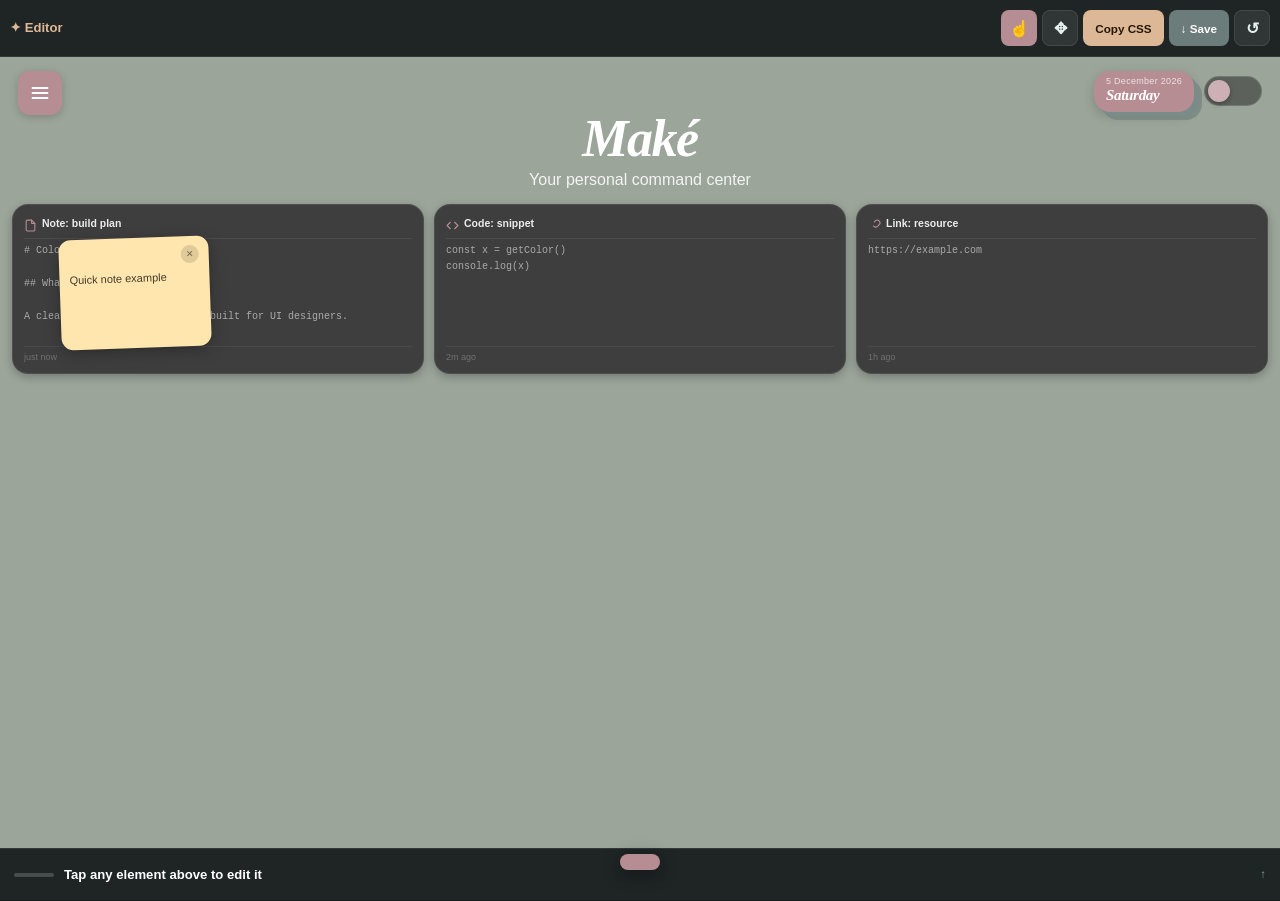
==== commit a803db42: "update editor.html" ====
--- a/editor.html
+++ b/editor.html
@@ -391,11 +391,6 @@
 /* ─── ELEMENT REGISTRY ─── */
 /* sel = CSS selector that matches the real element in the live DOM above */
 const ELS=[
-  {id:'app-bg',   label:'App background',  desc:'Sage bg colour',       sel:'#app',
-   pos:[],
-   size:[],
-   style:[{k:'background',cv:'--sage',label:'Background',type:'color',def:'#9ba59a'}]},
-
   {id:'header',   label:'Header area',     desc:'Top section',          sel:'.app-header',
    pos:[{k:'padding-top',label:'Pad top',def:14,min:0,max:60},
         {k:'padding-bottom',label:'Pad bottom',def:4,min:0,max:40}],
@@ -466,6 +461,12 @@
    size:[{k:'border-radius',label:'Radius',def:12,min:0,max:24},
          {k:'padding',label:'Padding',def:9,min:4,max:20}],
    style:[]},
+
+  // app-bg last — it is the catch-all container, must lose to all specifics
+  {id:'app-bg',   label:'App background',  desc:'Sage bg colour',       sel:'#app',
+   pos:[],
+   size:[],
+   style:[{k:'background',cv:'--sage',label:'Background',type:'color',def:'#9ba59a'}]},
 ];
 
 const TOKENS=[
@@ -596,13 +597,22 @@
 
 /* find which registry element a DOM node belongs to */
 function findElByNode(node) {
-  for(const el of ELS) {
-    try {
-      const matches=document.querySelectorAll(el.sel);
-      for(const m of matches) {
-        if(m===node||m.contains(node)) return el;
-      }
-    } catch {}
+  // Walk up from the tapped node — most specific first, skip app-bg fallback
+  let cursor = node;
+  while (cursor && cursor !== document.body) {
+    for (const el of ELS) {
+      if (el.id === "app-bg") continue;
+      try { if (cursor.matches(el.sel)) return el; } catch {}
+    }
+    cursor = cursor.parentElement;
+  }
+  // Fallback: include app-bg
+  cursor = node;
+  while (cursor && cursor !== document.body) {
+    for (const el of ELS) {
+      try { if (cursor.matches(el.sel)) return el; } catch {}
+    }
+    cursor = cursor.parentElement;
   }
   return null;
 }
